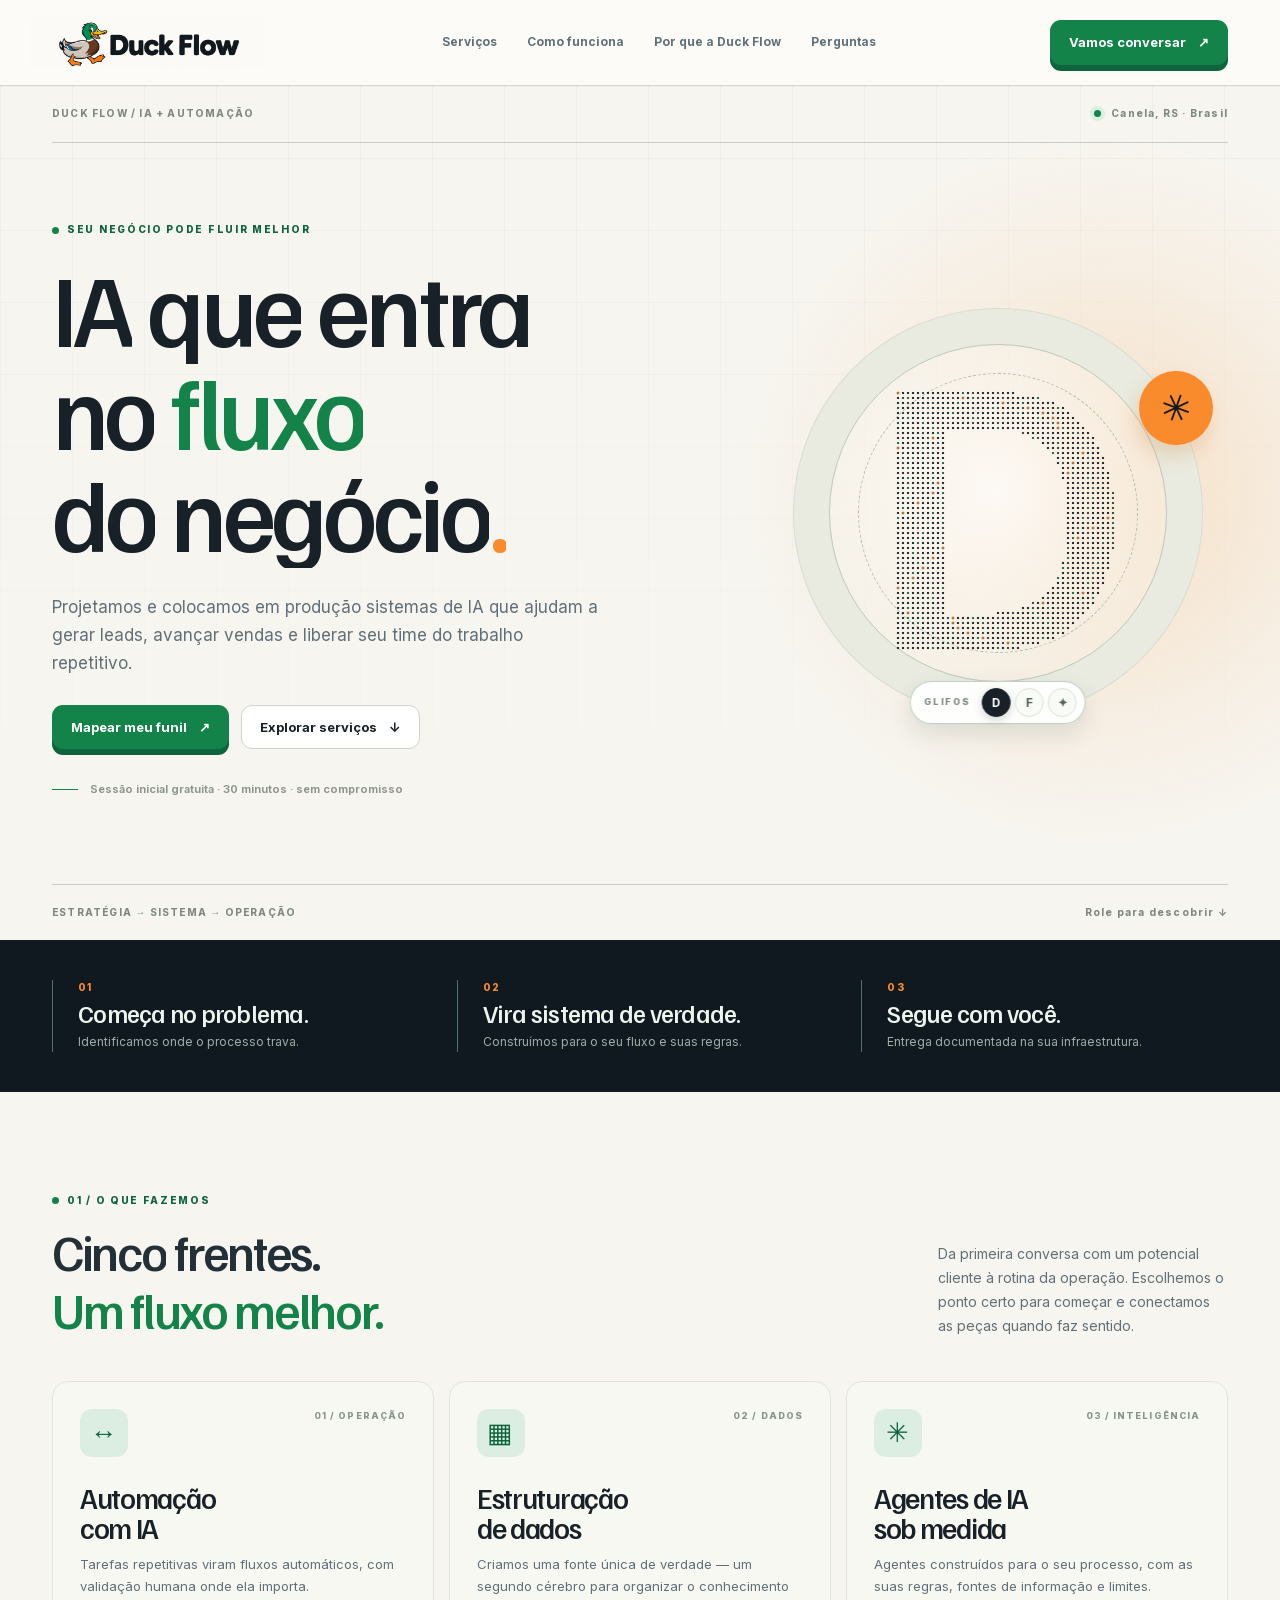
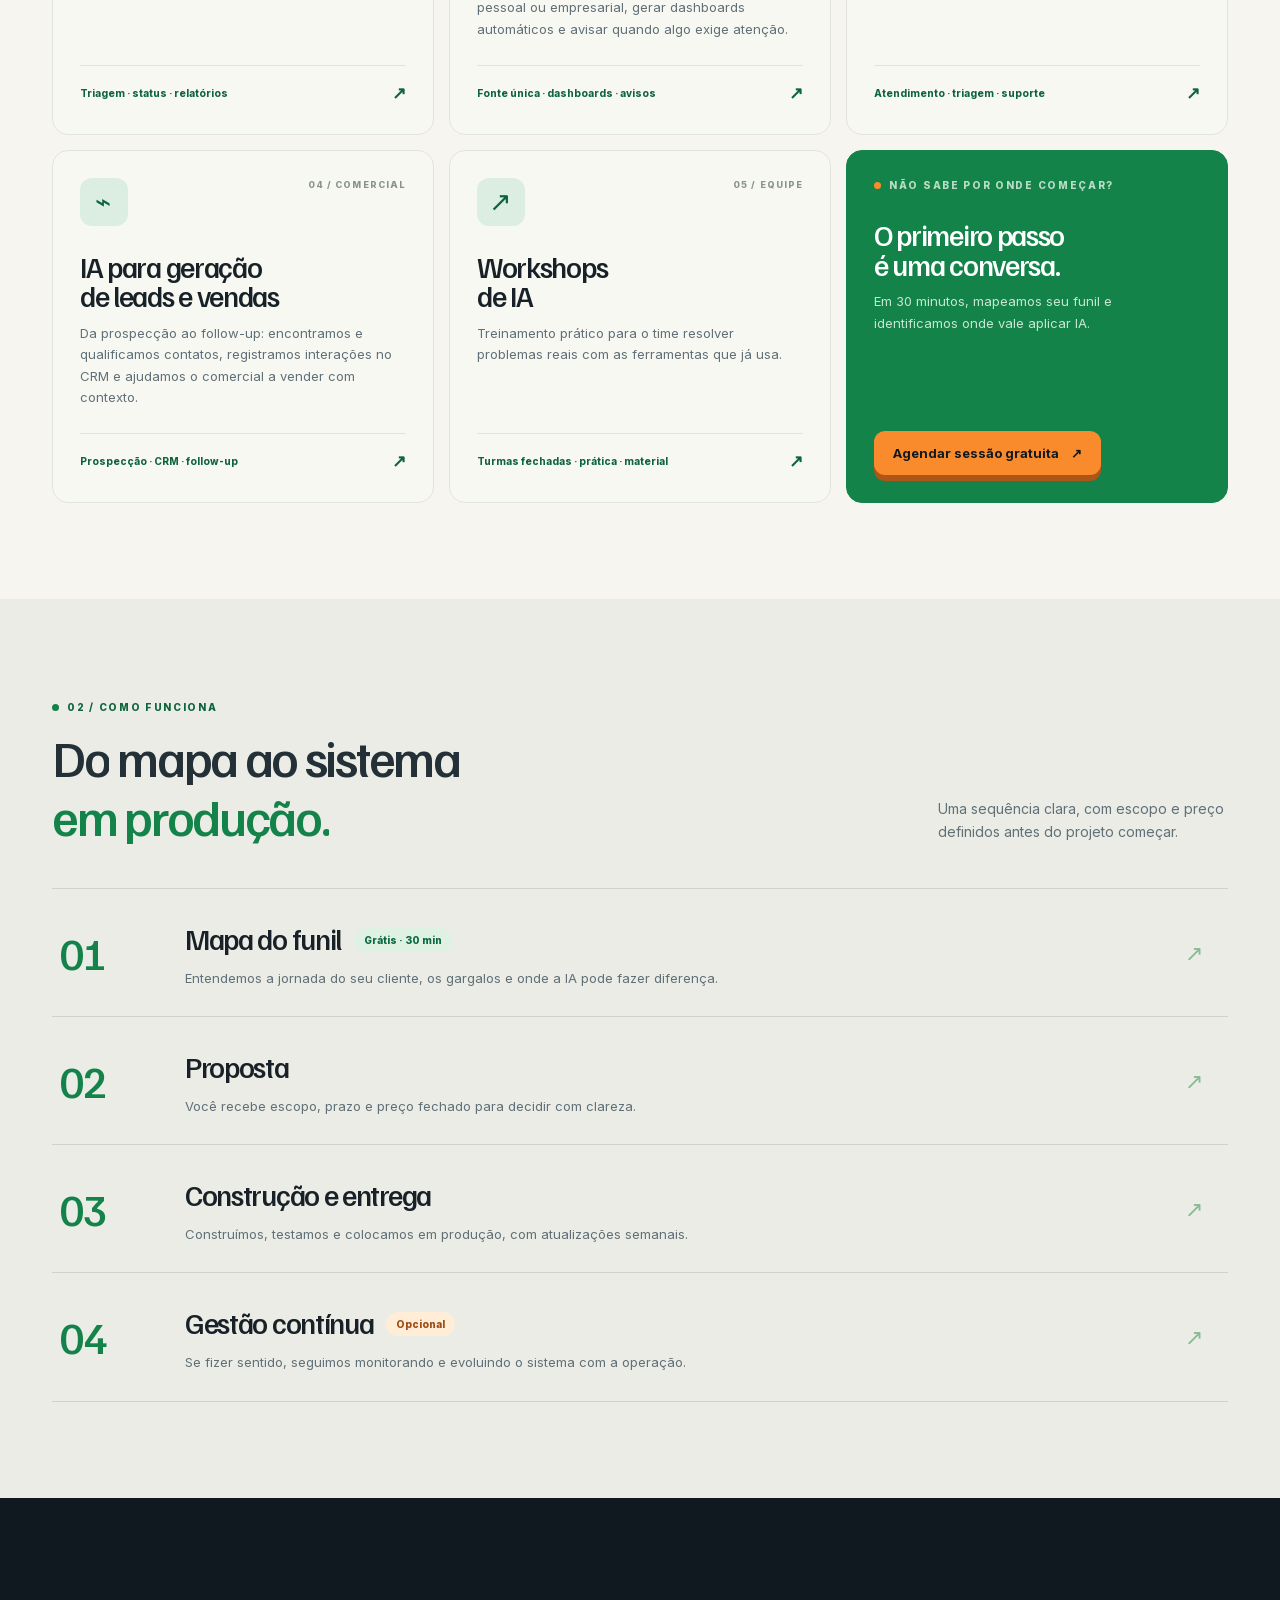
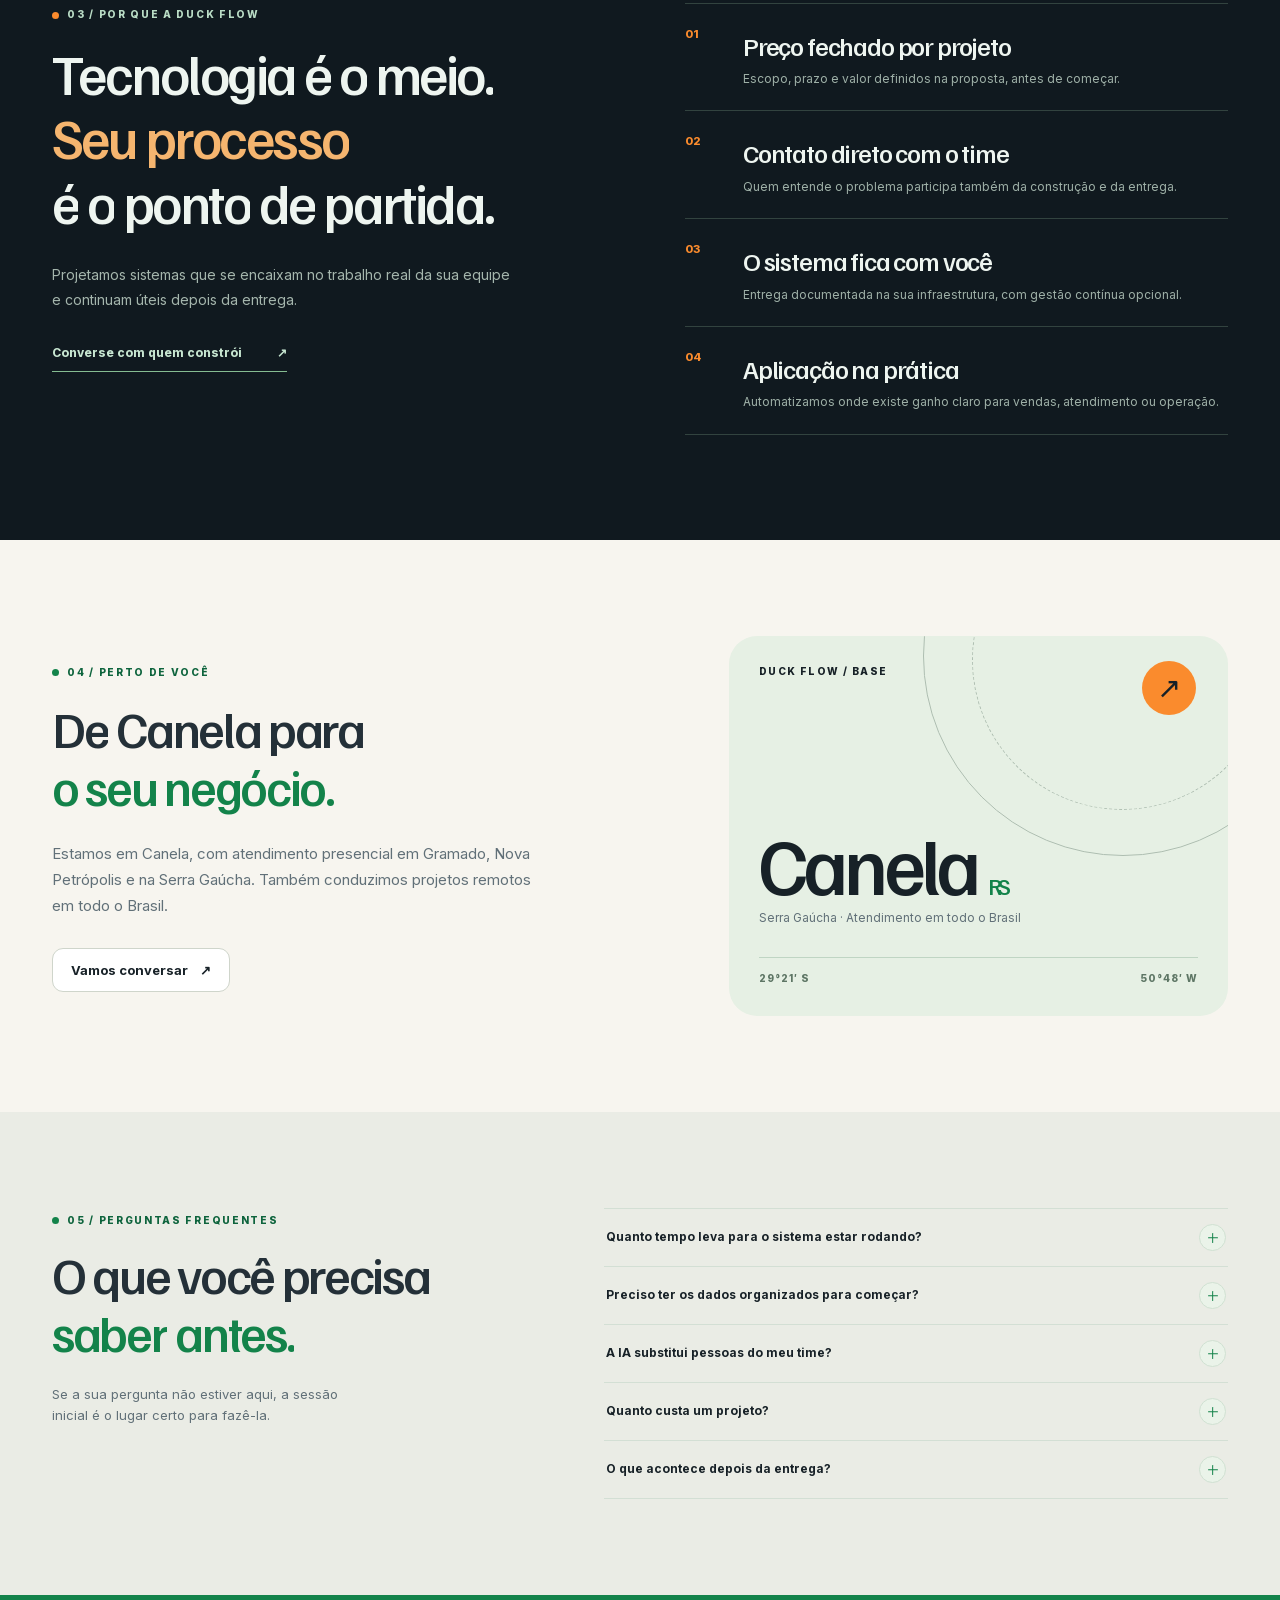
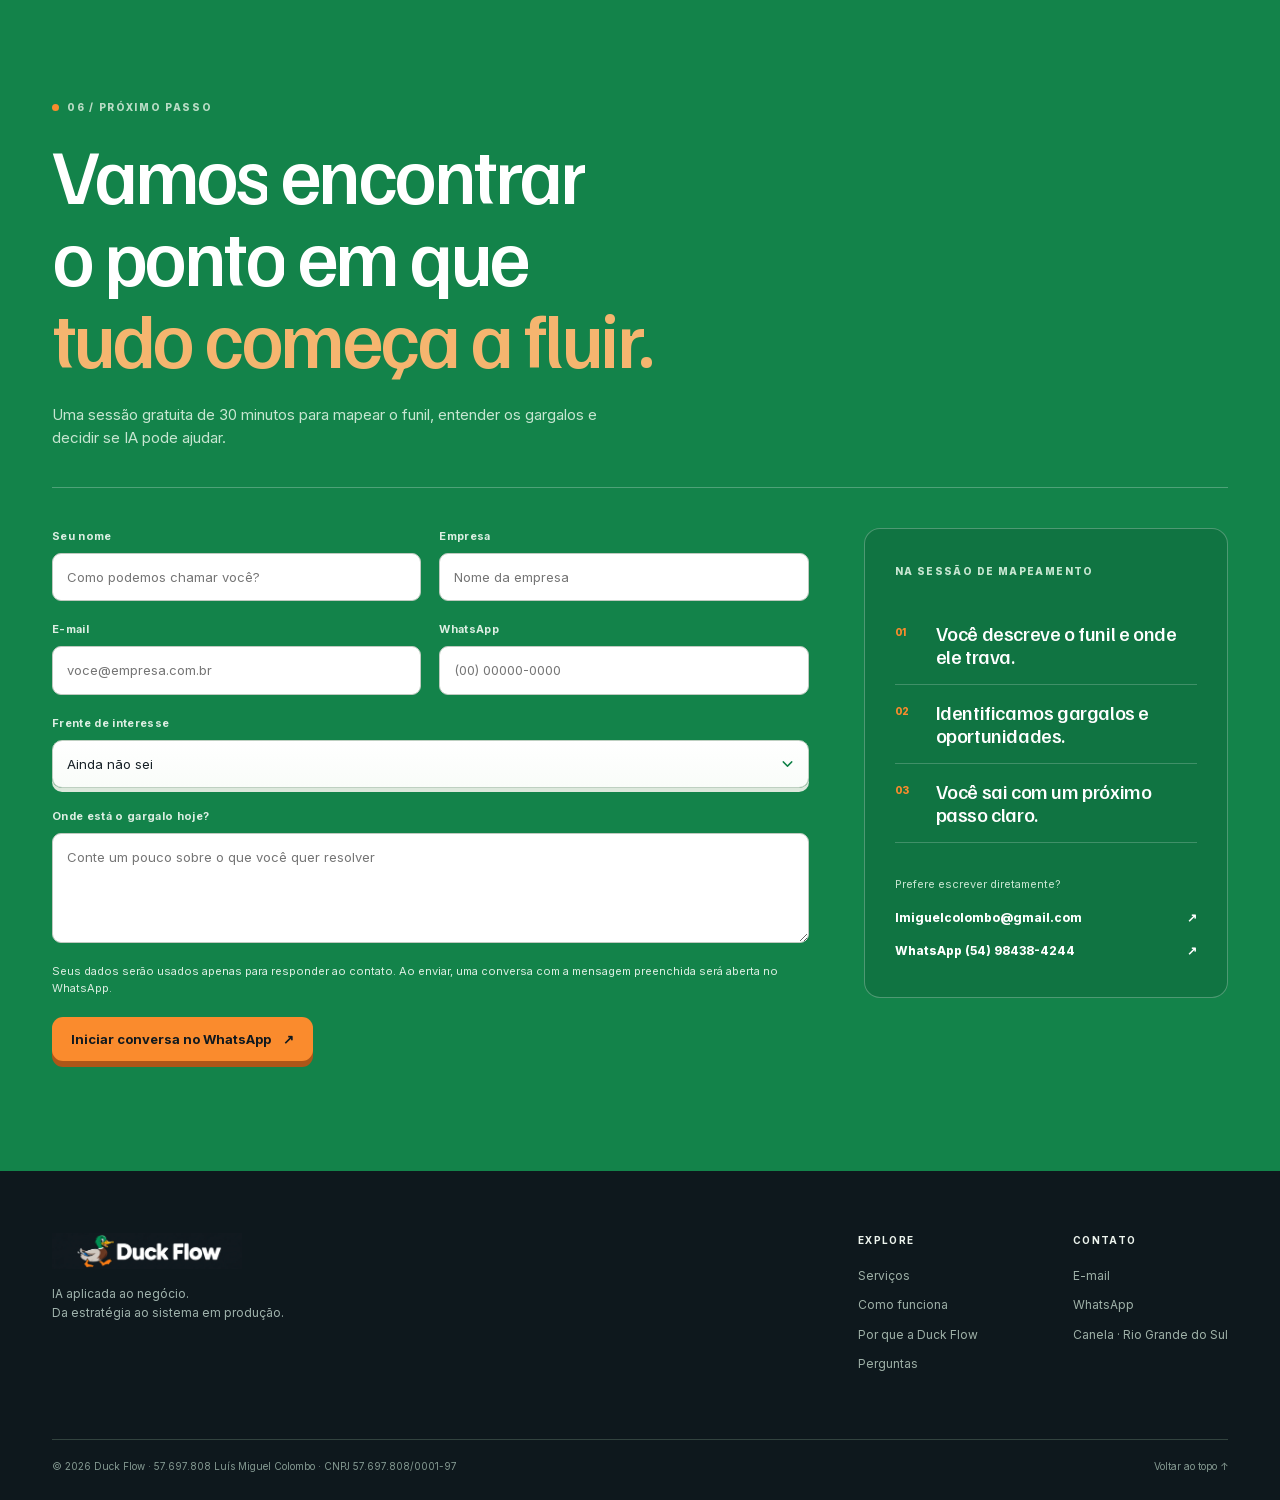
==== index.html @ cb3c49f2 "Publish Duck Flow v2 website" ====
<!doctype html>
<html lang="pt-BR">
<head>
<meta charset="utf-8">
<meta name="viewport" content="width=device-width, initial-scale=1">
<meta name="theme-color" content="#f7f5ef">
<title>Duck Flow — IA e automação para empresas | Canela e Gramado</title>
<meta name="description" content="Sistemas de IA e automação para gerar leads, apoiar vendas e liberar sua operação do trabalho repetitivo. Em Canela, Gramado e todo o Brasil. Sessão de mapeamento gratuita.">
<meta name="robots" content="index, follow, max-image-preview:large">
<meta name="geo.region" content="BR-RS"><meta name="geo.placename" content="Canela, Rio Grande do Sul">
<link rel="canonical" href="https://duckflow.com.br/">
<link rel="icon" type="image/webp" href="assets/brand/logo-reduzida-2.webp">
<link rel="preload" href="assets/brand/familjen-grotesk-latin.woff2" as="font" type="font/woff2" crossorigin>
<link rel="preload" href="assets/brand/inter-latin.woff2" as="font" type="font/woff2" crossorigin>
<meta property="og:type" content="website"><meta property="og:locale" content="pt_BR">
<meta property="og:url" content="https://duckflow.com.br/"><meta property="og:site_name" content="Duck Flow">
<meta property="og:title" content="Duck Flow — IA que entra no fluxo do negócio">
<meta property="og:description" content="Do mapa do funil ao sistema em produção, com escopo e preço fechados.">
<meta property="og:image" content="https://duckflow.com.br/assets/brand/logo-com-texto-dark.webp">
<meta name="twitter:card" content="summary_large_image">
<script>
if (!matchMedia('(prefers-reduced-motion: reduce)').matches && 'IntersectionObserver' in window) {
  document.documentElement.classList.add('motion-ready');
  addEventListener('load', () => {
    if (!document.documentElement.classList.contains('motion-initialized')) {
      document.documentElement.classList.remove('motion-ready');
    }
  }, {once: true});
}
</script><link rel="stylesheet" href="assets/css/site.css">
<script type="application/ld+json">
{"@context":"https://schema.org","@graph":[{"@type":"Organization","@id":"https://duckflow.com.br/#organization","name":"Duck Flow","legalName":"57.697.808 Luís Miguel Colombo","url":"https://duckflow.com.br/","email":"lmiguelcolombo@gmail.com","telephone":"+5554984384244","taxID":"57.697.808/0001-97","foundingDate":"2024-10-15","logo":"https://duckflow.com.br/assets/brand/logo-reduzida-2.webp","address":{"@type":"PostalAddress","streetAddress":"Avenida das Américas, 357 — Palace Hotel","addressLocality":"Canela","addressRegion":"RS","postalCode":"95680-534","addressCountry":"BR"},"areaServed":["Canela","Gramado","Nova Petrópolis","Serra Gaúcha","Brasil"]},{"@type":"ProfessionalService","@id":"https://duckflow.com.br/#service","name":"Duck Flow — IA e automação","url":"https://duckflow.com.br/","parentOrganization":{"@id":"https://duckflow.com.br/#organization"},"hasOfferCatalog":{"@type":"OfferCatalog","name":"Serviços de IA e automação","itemListElement":[{"@type":"Offer","itemOffered":{"@type":"Service","name":"Automação com IA"}},{"@type":"Offer","itemOffered":{"@type":"Service","name":"Estruturação de dados"}},{"@type":"Offer","itemOffered":{"@type":"Service","name":"Agentes de IA sob medida"}},{"@type":"Offer","itemOffered":{"@type":"Service","name":"IA para geração de leads e vendas"}},{"@type":"Offer","itemOffered":{"@type":"Service","name":"Workshops de IA"}}]}},{"@type":"WebSite","@id":"https://duckflow.com.br/#website","name":"Duck Flow","url":"https://duckflow.com.br/","inLanguage":"pt-BR","publisher":{"@id":"https://duckflow.com.br/#organization"}}]}
</script>
</head>
<body>
<a class="skip-link" href="#conteudo">Pular para o conteúdo</a>
<header class="site-header" id="topo"><div class="container header-inner">
<a class="brand" href="#topo" aria-label="Duck Flow, voltar ao início"><img src="assets/brand/logo-com-texto-white.webp" width="1600" height="332" alt="Duck Flow"></a>
<nav class="main-nav" id="main-nav" aria-label="Navegação principal"><a href="#servicos">Serviços</a><a href="#como-funciona">Como funciona</a><a href="#diferenciais">Por que a Duck Flow</a><a href="#perguntas">Perguntas</a></nav>
<a class="button button-primary header-cta" href="#contato">Vamos conversar <span aria-hidden="true">↗</span></a>
<button class="menu-toggle" type="button" aria-controls="main-nav" aria-expanded="false" aria-label="Abrir menu"><span></span><span></span></button>
</div></header>
<main id="conteudo">
<section class="hero" aria-labelledby="hero-title"><div class="container">
<div class="hero-topline"><span>DUCK FLOW / IA + AUTOMAÇÃO</span><span><i class="live-dot" aria-hidden="true"></i> Canela, RS · Brasil</span></div>
<div class="hero-grid"><div class="hero-content"><span class="eyebrow">Seu negócio pode fluir melhor</span><h1 id="hero-title" data-text-reveal>IA que entra<br>no <em>fluxo</em><br>do negócio<span class="hero-period">.</span></h1><p class="hero-lede" data-text-fade>Projetamos e colocamos em produção sistemas de IA que ajudam a gerar leads, avançar vendas e liberar seu time do trabalho repetitivo.</p><div class="hero-actions"><a class="button button-primary" href="#contato">Mapear meu funil <span aria-hidden="true">↗</span></a><a class="button button-outline" href="#servicos">Explorar serviços <span aria-hidden="true">↓</span></a></div><p class="hero-note"><span class="note-line"></span> Sessão inicial gratuita · 30 minutos · sem compromisso</p></div>
<div class="hero-art"><canvas class="glyph-canvas" id="glyphCanvas" width="660" height="660" role="img" aria-label="Letra D formada por partículas escuras"></canvas><div class="art-orbit" aria-hidden="true">✳</div><div class="hero-glyph-toolbar"><span>GLIFOS</span><div class="glyph-controls" role="group" aria-label="Escolher letra em destaque"><button type="button" data-glyph="D" aria-pressed="true" aria-label="Mostrar letra D">D</button><button type="button" data-glyph="F" aria-pressed="false" aria-label="Mostrar letra F">F</button><button type="button" data-glyph="✦" aria-pressed="false" aria-label="Mostrar estrela">✦</button></div></div></div></div>
<div class="hero-bottom"><span>ESTRATÉGIA → SISTEMA → OPERAÇÃO</span><a href="#visao">Role para descobrir <span aria-hidden="true">↓</span></a></div></div></section>
<section class="signal-strip" id="visao" aria-label="Nossa abordagem"><div class="container signal-grid"><div><span class="signal-number">01</span><strong>Começa no problema.</strong><p>Identificamos onde o processo trava.</p></div><div><span class="signal-number">02</span><strong>Vira sistema de verdade.</strong><p>Construímos para o seu fluxo e suas regras.</p></div><div><span class="signal-number">03</span><strong>Segue com você.</strong><p>Entrega documentada na sua infraestrutura.</p></div></div></section>
<section class="section services" id="servicos" aria-labelledby="servicos-title"><div class="container">
<div class="section-heading" data-text-fade-child><div><span class="eyebrow">01 / O que fazemos</span><h2 id="servicos-title" data-text-reveal>Cinco frentes.<br><em>Um fluxo melhor.</em></h2></div><p>Da primeira conversa com um potencial cliente à rotina da operação. Escolhemos o ponto certo para começar e conectamos as peças quando faz sentido.</p></div>
<div class="service-grid">
<article class="service-card"><div class="card-top"><span class="service-icon">↔</span><span>01 / OPERAÇÃO</span></div><h3>Automação<br>com IA</h3><p>Tarefas repetitivas viram fluxos automáticos, com validação humana onde ela importa.</p><div class="card-foot">Triagem · status · relatórios <span aria-hidden="true">↗</span></div></article>
<article class="service-card"><div class="card-top"><span class="service-icon">▦</span><span>02 / DADOS</span></div><h3>Estruturação<br>de dados</h3><p>Criamos uma fonte única de verdade — um segundo cérebro para organizar o conhecimento pessoal ou empresarial, gerar dashboards automáticos e avisar quando algo exige atenção.</p><div class="card-foot">Fonte única · dashboards · avisos <span aria-hidden="true">↗</span></div></article>
<article class="service-card"><div class="card-top"><span class="service-icon">✳</span><span>03 / INTELIGÊNCIA</span></div><h3>Agentes de IA<br>sob medida</h3><p>Agentes construídos para o seu processo, com as suas regras, fontes de informação e limites.</p><div class="card-foot">Atendimento · triagem · suporte <span aria-hidden="true">↗</span></div></article>
<article class="service-card"><div class="card-top"><span class="service-icon">⌁</span><span>04 / COMERCIAL</span></div><h3>IA para geração<br>de leads e vendas</h3><p>Da prospecção ao follow-up: encontramos e qualificamos contatos, registramos interações no CRM e ajudamos o comercial a vender com contexto.</p><div class="card-foot">Prospecção · CRM · follow-up <span aria-hidden="true">↗</span></div></article>
<article class="service-card"><div class="card-top"><span class="service-icon">↗</span><span>05 / EQUIPE</span></div><h3>Workshops<br>de IA</h3><p>Treinamento prático para o time resolver problemas reais com as ferramentas que já usa.</p><div class="card-foot">Turmas fechadas · prática · material <span aria-hidden="true">↗</span></div></article>
<article class="service-card service-card-cta"><span class="eyebrow light">Não sabe por onde começar?</span><h3>O primeiro passo<br>é uma conversa.</h3><p>Em 30 minutos, mapeamos seu funil e identificamos onde vale aplicar IA.</p><a class="button button-orange" href="#contato">Agendar sessão gratuita <span aria-hidden="true">↗</span></a></article>
</div></div></section>
<section class="section approach" id="como-funciona" aria-labelledby="processo-title"><div class="container"><div class="section-heading" data-text-fade-child><div><span class="eyebrow">02 / Como funciona</span><h2 id="processo-title" data-text-reveal>Do mapa ao sistema<br><em>em produção.</em></h2></div><p>Uma sequência clara, com escopo e preço definidos antes do projeto começar.</p></div>
<div class="process-list"><article><span class="process-num">01</span><div><h3>Mapa do funil <span class="pill">Grátis · 30 min</span></h3><p>Entendemos a jornada do seu cliente, os gargalos e onde a IA pode fazer diferença.</p></div><span class="process-arrow" aria-hidden="true">↗</span></article><article><span class="process-num">02</span><div><h3>Proposta</h3><p>Você recebe escopo, prazo e preço fechado para decidir com clareza.</p></div><span class="process-arrow" aria-hidden="true">↗</span></article><article><span class="process-num">03</span><div><h3>Construção e entrega</h3><p>Construímos, testamos e colocamos em produção, com atualizações semanais.</p></div><span class="process-arrow" aria-hidden="true">↗</span></article><article><span class="process-num">04</span><div><h3>Gestão contínua <span class="pill pill-muted">Opcional</span></h3><p>Se fizer sentido, seguimos monitorando e evoluindo o sistema com a operação.</p></div><span class="process-arrow" aria-hidden="true">↗</span></article></div></div></section>
<section class="dark-panel" id="diferenciais" aria-labelledby="diferenciais-title"><div class="container dark-grid"><div class="dark-intro" data-text-fade-child><span class="eyebrow light">03 / Por que a Duck Flow</span><h2 id="diferenciais-title" data-text-reveal>Tecnologia é o meio.<br><em>Seu processo</em><br>é o ponto de partida.</h2><p>Projetamos sistemas que se encaixam no trabalho real da sua equipe e continuam úteis depois da entrega.</p><a class="text-link" href="#contato">Converse com quem constrói <span aria-hidden="true">↗</span></a></div><div class="advantage-list"><article><span>01</span><div><h3>Preço fechado por projeto</h3><p>Escopo, prazo e valor definidos na proposta, antes de começar.</p></div></article><article><span>02</span><div><h3>Contato direto com o time</h3><p>Quem entende o problema participa também da construção e da entrega.</p></div></article><article><span>03</span><div><h3>O sistema fica com você</h3><p>Entrega documentada na sua infraestrutura, com gestão contínua opcional.</p></div></article><article><span>04</span><div><h3>Aplicação na prática</h3><p>Automatizamos onde existe ganho claro para vendas, atendimento ou operação.</p></div></article></div></div></section>
<section class="section region" aria-labelledby="regiao-title"><div class="container region-grid"><div><span class="eyebrow">04 / Perto de você</span><h2 id="regiao-title" data-text-reveal>De Canela para<br><em>o seu negócio.</em></h2><p>Estamos em Canela, com atendimento presencial em Gramado, Nova Petrópolis e na Serra Gaúcha. Também conduzimos projetos remotos em todo o Brasil.</p><a class="button button-outline" href="#contato">Vamos conversar <span aria-hidden="true">↗</span></a></div><div class="region-card"><span class="region-card-top">DUCK FLOW / BASE</span><div class="region-symbol">↗</div><strong>Canela <span>RS</span></strong><p>Serra Gaúcha · Atendimento em todo o Brasil</p><div class="region-card-bottom"><span>29°21′ S</span><span>50°48′ W</span></div></div></div></section>
<section class="section faq-section" id="perguntas" aria-labelledby="faq-title"><div class="container faq-grid"><div><span class="eyebrow">05 / Perguntas frequentes</span><h2 id="faq-title" data-text-reveal>O que você precisa<br><em>saber antes.</em></h2><p>Se a sua pergunta não estiver aqui, a sessão inicial é o lugar certo para fazê-la.</p></div><div class="faq-list">
<div class="faq-row"><button class="faq-q" type="button" id="faq-q-1" aria-expanded="false" aria-controls="faq-a-1"><span>Quanto tempo leva para o sistema estar rodando?</span><span class="faq-icon" aria-hidden="true"></span></button><div class="faq-answer" id="faq-a-1" role="region" aria-labelledby="faq-q-1" aria-hidden="true"><div class="faq-answer-inner"><p>Depende do escopo. O prazo entra na proposta antes de você assinar. O acesso aos dados e às ferramentas da operação também influencia o cronograma, por isso alinhamos isso logo no início.</p></div></div></div>
<div class="faq-row"><button class="faq-q" type="button" id="faq-q-2" aria-expanded="false" aria-controls="faq-a-2"><span>Preciso ter os dados organizados para começar?</span><span class="faq-icon" aria-hidden="true"></span></button><div class="faq-answer" id="faq-a-2" role="region" aria-labelledby="faq-q-2" aria-hidden="true"><div class="faq-answer-inner"><p>Não. Entender e organizar os dados necessários pode fazer parte do projeto. A sessão inicial ajuda a identificar o que já existe e o que falta.</p></div></div></div>
<div class="faq-row"><button class="faq-q" type="button" id="faq-q-3" aria-expanded="false" aria-controls="faq-a-3"><span>A IA substitui pessoas do meu time?</span><span class="faq-icon" aria-hidden="true"></span></button><div class="faq-answer" id="faq-a-3" role="region" aria-labelledby="faq-q-3" aria-hidden="true"><div class="faq-answer-inner"><p>O objetivo é tirar da equipe tarefas mecânicas e dar mais tempo para o trabalho que exige julgamento, relacionamento e decisão.</p></div></div></div>
<div class="faq-row"><button class="faq-q" type="button" id="faq-q-4" aria-expanded="false" aria-controls="faq-a-4"><span>Quanto custa um projeto?</span><span class="faq-icon" aria-hidden="true"></span></button><div class="faq-answer" id="faq-a-4" role="region" aria-labelledby="faq-q-4" aria-hidden="true"><div class="faq-answer-inner"><p>Trabalhamos com preço fechado por projeto. O valor depende do escopo e é apresentado na proposta. A primeira sessão de mapeamento, de 30 minutos, é gratuita.</p></div></div></div>
<div class="faq-row"><button class="faq-q" type="button" id="faq-q-5" aria-expanded="false" aria-controls="faq-a-5"><span>O que acontece depois da entrega?</span><span class="faq-icon" aria-hidden="true"></span></button><div class="faq-answer" id="faq-a-5" role="region" aria-labelledby="faq-q-5" aria-hidden="true"><div class="faq-answer-inner"><p>O sistema é entregue na sua infraestrutura, com documentação. Podemos continuar monitorando e evoluindo a solução em uma gestão contínua opcional.</p></div></div></div>
</div></div></section>
<section class="contact-section" id="contato" aria-labelledby="contato-title"><div class="container"><div class="contact-heading" data-text-fade-child><span class="eyebrow light">06 / Próximo passo</span><h2 id="contato-title" data-text-reveal>Vamos encontrar<br>o ponto em que<br><em>tudo começa a fluir.</em></h2><p>Uma sessão gratuita de 30 minutos para mapear o funil, entender os gargalos e decidir se IA pode ajudar.</p></div><div class="contact-grid"><form id="contact-form" class="contact-form" novalidate><div class="form-row"><label>Seu nome <input name="nome" type="text" autocomplete="name" placeholder="Como podemos chamar você?" required></label><label>Empresa <input name="empresa" type="text" autocomplete="organization" placeholder="Nome da empresa" required></label></div><div class="form-row"><label>E-mail <input name="email" type="email" autocomplete="email" placeholder="voce@empresa.com.br" required></label><label>WhatsApp <input name="whatsapp" type="tel" autocomplete="tel" inputmode="tel" placeholder="(00) 00000-0000" required></label></div><label>Frente de interesse <span class="select-field"><select name="frente"><option value="Ainda não sei">Ainda não sei</option><option>Automação com IA</option><option>Estruturação de dados</option><option>Agentes de IA sob medida</option><option>IA para geração de leads e vendas</option><option>Workshops de IA</option></select><svg class="select-chevron" viewBox="0 0 24 24" aria-hidden="true"><path d="m6 9 6 6 6-6"/></svg></span></label><label>Onde está o gargalo hoje? <textarea name="mensagem" rows="4" placeholder="Conte um pouco sobre o que você quer resolver"></textarea></label><p class="privacy-note">Seus dados serão usados apenas para responder ao contato. Ao enviar, uma conversa com a mensagem preenchida será aberta no WhatsApp.</p><div class="form-actions"><button class="button button-orange" type="submit">Iniciar conversa no WhatsApp <span aria-hidden="true">↗</span></button><p id="form-status" role="status" aria-live="polite"></p></div></form><aside class="contact-aside"><span class="aside-label">NA SESSÃO DE MAPEAMENTO</span><ol><li><span>01</span> Você descreve o funil e onde ele trava.</li><li><span>02</span> Identificamos gargalos e oportunidades.</li><li><span>03</span> Você sai com um próximo passo claro.</li></ol><div class="aside-bottom"><p>Prefere escrever diretamente?</p><a href="mailto:lmiguelcolombo@gmail.com">lmiguelcolombo@gmail.com <span aria-hidden="true">↗</span></a><a href="https://wa.me/5554984384244" target="_blank" rel="noopener noreferrer">WhatsApp (54) 98438-4244 <span aria-hidden="true">↗</span></a></div></aside></div></div></section>
</main>
<footer class="site-footer"><div class="container"><div class="footer-main"><div><a href="#topo" class="footer-brand" aria-label="Duck Flow, voltar ao início"><img src="assets/brand/logo-com-texto-dark.webp" alt="Duck Flow" width="220" height="90"></a><p>IA aplicada ao negócio.<br>Da estratégia ao sistema em produção.</p></div><div class="footer-links"><div><strong>Explore</strong><a href="#servicos">Serviços</a><a href="#como-funciona">Como funciona</a><a href="#diferenciais">Por que a Duck Flow</a><a href="#perguntas">Perguntas</a></div><div><strong>Contato</strong><a href="mailto:lmiguelcolombo@gmail.com">E-mail</a><a href="https://wa.me/5554984384244" target="_blank" rel="noopener noreferrer">WhatsApp</a><span>Canela · Rio Grande do Sul</span></div></div></div><div class="footer-bottom"><span>© 2026 Duck Flow · 57.697.808 Luís Miguel Colombo · CNPJ 57.697.808/0001-97</span><a href="#topo">Voltar ao topo ↑</a></div></div></footer>
<script src="assets/js/site.js" defer></script>
<script src="assets/js/text-motion.js" defer></script>
</body>
</html>
---- assets/css/site.css ----
@font-face{font-family:Familjen;src:url('../brand/familjen-grotesk-latin.woff2') format('woff2');font-style:normal;font-weight:400 700;font-display:swap}
@font-face{font-family:Inter;src:url('../brand/inter-latin.woff2') format('woff2');font-style:normal;font-weight:100 900;font-display:swap}
:root{
      --ink:#172127;--ink-2:#25333a;--night:#10191f;--night-2:#1c292e;
      --paper:#f7f5ef;--cream:#eae6db;--white:#fff;--line:#d9d7cf;
      --green:#13834a;--green-deep:#0e643d;--green-soft:#dceee2;
      --orange:#fa8b2d;--orange-deep:#d66e1c;--orange-soft:#fff0df;
      --brown:#744633;--blue:#4c7ef3;--burgundy:#a63348;
      --text:#243038;--muted:#617078;--focus:#0c8149;
      --font-display:Familjen,'Arial Narrow',Arial,sans-serif;--font-body:Inter,Arial,sans-serif;
      --ease:cubic-bezier(.16,1,.3,1);--shadow:0 20px 70px rgba(14,31,29,.09);
      --radius-sm:8px;--radius-md:16px;--radius-lg:28px;
    }
*,*::before,*::after{box-sizing:border-box}html{scroll-behavior:smooth;scroll-padding-top:90px}body{margin:0;background:var(--paper);color:var(--text);font:400 14px/1.55 var(--font-body);-webkit-font-smoothing:antialiased}img{display:block;max-width:100%;height:auto}button,input,select,textarea{font:inherit}button{cursor:pointer}a{color:inherit;text-decoration:none}::selection{background:#bde8c7;color:var(--ink)}:focus-visible{outline:3px solid var(--focus);outline-offset:3px}.container{width:min(1200px,calc(100% - 104px));margin-inline:auto}.skip-link{position:absolute;top:-100px;left:15px;z-index:100;background:var(--night);color:white;padding:12px 20px}.skip-link:focus{top:12px}.eyebrow{display:inline-flex;align-items:center;gap:8px;color:var(--green-deep);font-size:10px;font-weight:800;letter-spacing:.17em;text-transform:uppercase}.eyebrow::before{content:'';width:7px;height:7px;border-radius:50%;background:var(--green)}.eyebrow.light{color:#b9dcc5}.eyebrow.light::before{background:var(--orange)}h1,h2,h3,p{margin-top:0}h1,h2,h3{font-family:var(--font-display);font-weight:500;letter-spacing:-.045em}h2{font-size:clamp(38px,4vw,56px);line-height:1.02}h2 em,h1 em{font-style:normal;color:var(--green)}
.site-header{position:relative;z-index:20;background:#fcfbf8;border-bottom:1px solid var(--line)}.header-inner{min-height:85px;display:flex;align-items:center;gap:38px}.main-nav{display:flex;align-items:center;justify-content:center;gap:30px;flex:1}.main-nav a{font-size:12px;font-weight:700;color:var(--muted);transition:color .2s}.main-nav a:hover{color:var(--green)}.menu-toggle{display:none;background:transparent;border:0;padding:10px}.menu-toggle span{display:block;width:24px;height:2px;background:var(--ink);margin:5px}
.hero{position:relative;overflow:hidden;background:var(--paper)}.hero::before{content:'';position:absolute;inset:0;background-image:linear-gradient(rgba(23,33,39,.035) 1px,transparent 1px),linear-gradient(90deg,rgba(23,33,39,.035) 1px,transparent 1px);background-size:72px 72px;mask-image:linear-gradient(to bottom,#000,transparent 90%)}.hero::after{content:'';position:absolute;width:700px;height:700px;right:-170px;top:55px;border-radius:50%;background:radial-gradient(circle,#f6dec4 0%,rgba(246,222,196,.24) 48%,transparent 69%);filter:blur(16px);pointer-events:none}.hero .container{position:relative;z-index:1}.hero-topline,.hero-bottom{display:flex;justify-content:space-between;gap:20px;align-items:center;font-size:10px;font-weight:750;letter-spacing:.12em;color:#7c8981}.hero-topline{padding:20px 0;border-bottom:1px solid #c6cec4}.hero-topline span:last-child{display:flex;align-items:center;gap:10px}.live-dot{display:inline-block;width:7px;height:7px;border-radius:50%;background:var(--green);box-shadow:0 0 0 4px var(--green-soft)}.hero-grid{display:grid;grid-template-columns:minmax(0,1.2fr) minmax(320px,.8fr);gap:25px;align-items:center;min-height:640px}.hero-content{padding:75px 0 86px}.hero h1{max-width:800px;margin:22px 0 25px;color:var(--ink);font-size:clamp(58px,8vw,116px);line-height:.88}.hero h1 em{color:var(--green)}.hero-period{color:var(--orange)}.hero-lede{max-width:555px;margin-bottom:27px;color:var(--muted);font-size:17px;line-height:1.65}.hero-actions{display:flex;flex-wrap:wrap;gap:12px}.hero-note{display:flex;align-items:center;gap:12px;margin:32px 0 0;color:#89948d;font-size:11px;font-weight:650}.note-line{width:26px;height:1px;background:var(--green)}.hero-bottom{padding:20px 0;border-top:1px solid #c6cec4}.hero-bottom a:hover{color:var(--green)}
.signal-strip{background:var(--night);color:#edf4ee}.signal-grid{display:grid;grid-template-columns:repeat(3,1fr);gap:38px;padding-block:40px}.signal-grid>div{position:relative;padding-left:25px;border-left:1px solid #527063}.signal-number{display:block;color:var(--orange);font-size:10px;font-weight:800;letter-spacing:.14em}.signal-grid strong{display:block;margin-top:4px;font:500 25px/1.1 var(--font-display);letter-spacing:-.03em}.signal-grid p{margin:6px 0 0;color:#9eafa7;font-size:12px}
.section{padding:96px 0}.section-heading{display:flex;align-items:end;justify-content:space-between;gap:32px;margin-bottom:40px}.section-heading h2{margin:15px 0 0}.section-heading>p{max-width:290px;margin:0 0 4px;color:var(--muted);font-size:14px;line-height:1.7}.services{background:var(--paper)}.service-grid{display:grid;grid-template-columns:repeat(3,1fr);gap:15px}.service-card{display:flex;flex-direction:column;min-height:325px;padding:27px;border:1px solid #e2e5dd;border-radius:var(--radius-md);background:#f7f8f2;transition:transform .25s var(--ease),box-shadow .25s}.service-card:hover{transform:translateY(-6px);box-shadow:var(--shadow)}.card-top{display:flex;align-items:start;justify-content:space-between;color:#89948f;font-size:9px;font-weight:800;letter-spacing:.12em}.service-icon{display:grid;place-items:center;width:48px;height:48px;border-radius:12px;background:var(--green-soft);color:var(--green-deep);font-size:27px;font-weight:400}.service-card h3{margin:26px 0 12px;color:var(--ink);font-size:29px;line-height:1.02}.service-card p{max-width:320px;margin-bottom:25px;color:var(--muted);font-size:13px;line-height:1.65}.card-foot{display:flex;justify-content:space-between;align-items:center;gap:12px;margin-top:auto;padding-top:14px;border-top:1px solid #e2e5dd;color:var(--green-deep);font-size:10px;font-weight:750}.card-foot span{font-size:17px}.service-card-cta{background:var(--green);border-color:var(--green);color:#fff}.service-card-cta h3{color:white;margin-top:27px}.service-card-cta p{color:#c7e6d1}.service-card-cta .button{align-self:flex-start;margin-top:auto}
.approach{background:#eaece5}.process-list{border-top:1px solid #cdd4c9}.process-list article{display:grid;grid-template-columns:95px 1fr 35px;gap:30px;align-items:center;padding:28px 8px;border-bottom:1px solid #cdd4c9}.process-num{color:var(--green);font:500 44px/1 var(--font-display);letter-spacing:-.05em}.process-list h3{display:flex;align-items:center;gap:13px;flex-wrap:wrap;margin:0 0 6px;color:var(--ink);font-size:29px}.process-list p{margin:0;color:var(--muted);font-size:13px}.pill{display:inline-flex;align-items:center;gap:7px;padding:7px 10px;border-radius:100px;background:#dff1e3;color:#0c6940;font:800 10px/1 var(--font-body);letter-spacing:0}.pill-muted{background:#ffedd8;color:#9d4c16}.process-arrow{font-size:22px;color:#85bc91}
.dark-panel{padding:105px 0;background:var(--night);color:#eef5f0}.dark-grid{display:grid;grid-template-columns:1fr 1fr;gap:90px}.dark-intro h2{margin:20px 0 25px;color:#eef5f0;font-size:clamp(42px,4.4vw,64px)}.dark-intro h2 em{color:#f5b56f}.dark-intro>p{max-width:470px;color:#a5b6ad;font-size:14px;line-height:1.8}.text-link{display:inline-flex;gap:35px;margin-top:18px;padding-bottom:8px;border-bottom:1px solid #85bc91;color:#c7e6d1;font-size:12px;font-weight:750}.text-link:hover{color:white}.advantage-list article{display:grid;grid-template-columns:40px 1fr;gap:18px;padding:22px 0;border-bottom:1px solid #32433f}.advantage-list article:first-child{border-top:1px solid #32433f}.advantage-list article>span{color:var(--orange);font-size:11px;font-weight:800}.advantage-list h3{margin:0 0 4px;color:#eef5f0;font-size:26px}.advantage-list p{margin:0;color:#9eb0a7;font-size:12px}
.region{background:#f7f5ef}.region-grid{display:grid;grid-template-columns:1fr .85fr;gap:90px;align-items:center}.region h2{margin:20px 0 22px}.region p{max-width:500px;margin-bottom:28px;color:var(--muted);font-size:15px;line-height:1.75}.region-card{position:relative;min-height:380px;overflow:hidden;display:flex;flex-direction:column;justify-content:flex-end;padding:30px;border-radius:var(--radius-lg);background:#e6f0e4;color:var(--ink)}.region-card::before,.region-card::after{content:'';position:absolute;border:1px solid #aebeb1;border-radius:50%;width:400px;height:400px;right:-95px;top:-180px}.region-card::after{width:300px;height:300px;right:-44px;top:-126px;border-style:dashed}.region-card-top{position:absolute;top:28px;left:30px;font-size:10px;font-weight:800;letter-spacing:.14em}.region-symbol{position:absolute;right:32px;top:25px;display:grid;place-items:center;width:54px;height:54px;border-radius:50%;background:var(--orange);font-size:29px}.region-card strong{position:relative;font:500 80px/1 var(--font-display);letter-spacing:-.06em}.region-card strong span{font-size:23px;color:var(--green)}.region-card p{position:relative;margin:4px 0 29px;font-size:12px}.region-card-bottom{position:relative;display:flex;justify-content:space-between;padding-top:13px;border-top:1px solid #bfd5c3;color:#5e7665;font-size:10px;font-weight:800;letter-spacing:.1em}
.faq-section{background:#eaece5}
.faq-grid{display:grid;grid-template-columns:.85fr 1.15fr;gap:90px}
.faq-grid h2{margin:18px 0 20px}
.faq-grid>div:first-child>p{max-width:300px;color:var(--muted);font-size:13px}
.faq-list{border-top:1px solid #d3dfd4}
.faq-row{border-bottom:1px solid #d3dfd4;transition:border-color .25s}
.faq-row.open{border-color:#95c5a0}
.faq-q{width:100%;display:flex;align-items:center;justify-content:space-between;gap:18px;padding:15px 2px;border:0;background:transparent;text-align:left;color:var(--ink);font-size:12px;font-weight:700;line-height:1.35;cursor:pointer;transition:color .28s ease,padding-left .38s var(--ease)}
.faq-q:hover,.faq-row.open .faq-q{color:var(--green-deep);padding-left:7px}
.faq-icon{position:relative;display:block;flex:0 0 27px;width:27px;height:27px;border:1px solid #d0e1d2;border-radius:50%;background:#eaf3e9;color:var(--green);transition:background .3s,border-color .3s,color .3s,box-shadow .3s,transform .42s var(--ease)}
.faq-icon::before,.faq-icon::after{content:'';position:absolute;top:50%;left:50%;background:currentColor;border-radius:2px;transform:translate(-50%,-50%);transition:transform .38s var(--ease),opacity .28s}
.faq-icon::before{width:10px;height:1.7px}.faq-icon::after{width:1.7px;height:10px}
.faq-q:hover .faq-icon{border-color:#91c69e;box-shadow:0 0 0 4px rgba(19,131,74,.08)}
.faq-row.open .faq-icon{background:var(--green);border-color:var(--green);color:#fff;box-shadow:0 5px 12px rgba(19,131,74,.19);transform:scale(1.04)}
.faq-row.open .faq-icon::after{opacity:0;transform:translate(-50%,-50%) rotate(90deg)}
.faq-answer{height:0;overflow:hidden;transition:height .48s var(--ease)}
.faq-answer-inner{padding:0 40px 17px 7px;color:#63746b;font-size:11px;line-height:1.65;opacity:0;transform:translateY(-8px);transition:opacity .33s ease,transform .43s var(--ease)}
.faq-row.open .faq-answer-inner{opacity:1;transform:none}
.faq-answer-inner p{margin:0}
.contact-section{padding:100px 0 110px;background:var(--green);color:white}.contact-heading{position:relative;padding-bottom:38px;border-bottom:1px solid rgba(255,255,255,.25)}.contact-heading h2{margin:20px 0 20px;max-width:900px;color:#fff;font-size:clamp(49px,6.1vw,86px);line-height:.93}.contact-heading h2 em{color:#f5b56f}.contact-heading p{max-width:560px;margin:0;color:#c7e6d1;font-size:15px}.contact-grid{display:grid;grid-template-columns:1.35fr .65fr;gap:55px;padding-top:40px}.contact-form{display:grid;gap:20px}.form-row{display:grid;grid-template-columns:1fr 1fr;gap:18px}.contact-form label{display:grid;gap:8px;color:var(--green-soft);font-size:11px;font-weight:700;letter-spacing:.03em}.contact-form input,.contact-form select,.contact-form textarea{width:100%;border:1px solid #bfcac0;border-radius:9px;background:white;color:var(--ink);padding:13px 14px;font-size:13px;font-weight:400;letter-spacing:normal}.contact-form input,.contact-form select{min-height:45px}.contact-form textarea{resize:vertical;min-height:110px}.contact-form input:focus,.contact-form select:focus,.contact-form textarea:focus{outline:3px solid #bcdec5;outline-offset:0;border-color:var(--green);box-shadow:none}.contact-form [aria-invalid=true]{border-color:#cf634e;background:#fff8f4;box-shadow:none}.privacy-note{margin:0;color:var(--green-soft);font-size:11px}.form-actions{display:flex;align-items:center;flex-wrap:wrap;gap:18px}.form-actions p{margin:0;color:white;font-size:11px}.contact-aside{align-self:start;padding:30px;border:1px solid rgba(255,255,255,.26);border-radius:16px;background:rgba(11,79,44,.27)}.aside-label{color:#c7e6d1;font-size:10px;font-weight:800;letter-spacing:.14em}.contact-aside ol{list-style:none;margin:25px 0 0;padding:0}.contact-aside li{display:grid;grid-template-columns:26px 1fr;gap:15px;padding:16px 0;border-bottom:1px solid rgba(255,255,255,.2);font:500 20px/1.15 var(--font-display);letter-spacing:-.02em}.contact-aside li span{color:var(--orange);font:800 10px/2 var(--font-body)}.aside-bottom{margin-top:33px}.aside-bottom p{margin-bottom:9px;color:#c7e6d1;font-size:11px}.aside-bottom a{display:flex;justify-content:space-between;gap:10px;padding:7px 0;font-size:12px;font-weight:750;overflow-wrap:anywhere}.aside-bottom a:hover{text-decoration:underline}
.site-footer{background:#0e181d;color:#9fb2ac;padding:62px 0 25px}.footer-main{display:flex;justify-content:space-between;gap:80px;padding-bottom:65px}.footer-brand img{width:190px;height:auto;max-height:80px;object-fit:contain;object-position:left center}.footer-main p{margin:16px 0 0;color:#9fb2ac;font-size:12px}.footer-links{display:flex;gap:95px}.footer-links>div{display:grid;align-content:start;gap:11px}.footer-links strong{margin-bottom:7px;color:#edf4ee;font-size:10px;letter-spacing:.13em;text-transform:uppercase}.footer-links a,.footer-links span{color:#9eb0a7;font-size:12px}.footer-links a:hover{color:#fff}.footer-bottom{display:flex;justify-content:space-between;gap:20px;padding-top:19px;border-top:1px solid #32433f;color:#849991;font-size:10px}.footer-bottom a:hover{color:#fff}
@media(prefers-reduced-motion:reduce){html{scroll-behavior:auto}*,*::before,*::after{animation-duration:.01ms!important;transition-duration:.01ms!important}}
@media(max-width:1100px){.container{width:min(1200px,calc(100% - 60px))}.main-nav{gap:16px}.header-inner{gap:20px}.hero-grid{grid-template-columns:1.2fr .8fr}.service-grid{grid-template-columns:repeat(2,1fr)}.dark-grid,.faq-grid{gap:55px}}
@media(max-width:800px){.container{width:calc(100% - 60px)}.header-inner{min-height:70px}.brand{min-width:0;margin-right:auto}.header-cta{display:none}.menu-toggle{display:block}.main-nav{display:none;position:absolute;top:70px;left:0;right:0;padding:15px 20px 24px;background:#fcfbf8;border-bottom:1px solid var(--line);box-shadow:var(--shadow)}.main-nav.open{display:grid;gap:0}.main-nav a{padding:13px 0;border-bottom:1px solid var(--line);font-size:14px}.hero-topline{font-size:9px}.hero-grid{display:flex;flex-direction:column;align-items:stretch;gap:0}.hero-content{padding:62px 0 5px}.hero h1{font-size:clamp(62px,13vw,88px)}.hero-lede{font-size:15px}.hero-bottom{font-size:9px}.signal-grid{grid-template-columns:1fr;gap:20px}.signal-grid>div{padding-left:15px}.section{padding:70px 0}.section-heading{display:block;margin-bottom:30px}.section-heading>p{margin-top:20px}.dark-panel{padding:75px 0}.dark-grid,.region-grid,.faq-grid,.contact-grid{grid-template-columns:1fr;gap:35px}.region-card{min-height:330px}.contact-section{padding:75px 0}.footer-main{gap:40px}}
@media(max-width:600px){.container{width:calc(100% - 36px)}.hero-topline span:first-child{display:none}.hero-topline{justify-content:flex-end}.hero-content{padding-top:52px}.hero h1{font-size:clamp(42px,10vw,58px)}.hero-lede{font-size:14px}.hero-actions{align-items:stretch}.hero-actions .button{flex:1}.hero-note{font-size:10px}.hero-bottom span:first-child{display:none}.hero-bottom{justify-content:flex-end}.section h2,.faq-grid h2{font-size:clamp(38px,4vw,56px)}.service-grid{grid-template-columns:1fr}.service-card{min-height:285px}.process-list article{grid-template-columns:52px 1fr 20px;gap:12px;padding:22px 0}.process-num{font-size:31px}.process-list h3{font-size:23px}.process-list p{font-size:12px}.dark-intro h2{font-size:43px}.advantage-list h3{font-size:23px}.region-card strong{font-size:65px}.contact-heading h2{font-size:clamp(42px,11vw,60px)}.form-row{grid-template-columns:1fr}.contact-aside{padding:22px}.footer-main{display:block;padding-bottom:45px}.footer-links{gap:35px;margin-top:40px}.footer-bottom{display:block;line-height:1.7}.footer-bottom a{display:block;margin-top:10px}}
@media(max-width:400px){.hero-actions .button{flex:1 1 100%}.hero-note{align-items:flex-start}}


/* Brand and interactive specimens follow brand/design-system-v2.html. */
.brand{display:block;min-width:215px;line-height:0}
.brand img{display:block;width:235px;max-width:none;height:auto;margin-left:-22px;mix-blend-mode:multiply}
.button{display:inline-flex;align-items:center;justify-content:center;gap:12px;min-height:0;border:1px solid transparent;border-radius:11px;padding:13px 18px;font-size:13px;font-weight:700;line-height:1.25;transition:transform .25s var(--ease),background .2s,box-shadow .2s}
.button:hover{transform:translateY(-3px)}
.button span{font-size:inherit;font-weight:inherit;line-height:inherit}
.button-primary{background:var(--green);color:white;box-shadow:0 6px 0 var(--green-deep)}
.button-primary:hover{transform:translateY(3px);background:#0b7141;box-shadow:0 3px 0 var(--green-deep)}
.button-primary:active{transform:translateY(6px);box-shadow:0 0 0 var(--green-deep)}
.button-outline{background:white;color:var(--ink);border-color:#cfd5cb}
.button-outline:hover{box-shadow:var(--shadow)}
.button-orange{background:var(--orange);box-shadow:0 6px 0 #ad5618;color:var(--night)}
.button-orange:hover{background:#ffa044}
.button-orange:active{transform:translateY(3px);box-shadow:0 2px 0 #ad5618}
.header-cta{min-height:0;padding:13px 18px;font-size:13px;box-shadow:0 6px 0 var(--green-deep)}
.header-cta:hover{box-shadow:0 3px 0 var(--green-deep)}
.hero-art{position:relative;min-height:425px;display:grid;place-items:center}
.hero-art::before{content:'';position:absolute;width:338px;height:338px;border:1px solid #bcc9bc;border-radius:50%;box-shadow:0 0 0 35px rgba(238,239,229,.76),0 0 0 36px #d9ddd0;background:radial-gradient(circle at 50% 43%,rgba(255,255,255,.76),rgba(245,246,237,.28) 72%)}
.hero-art::after{content:'';position:absolute;width:280px;height:280px;border:1px dashed #aebeb1;border-radius:50%;animation:orbit 35s linear infinite}
.hero-art .glyph-canvas{position:relative;z-index:2;display:block;width:330px;height:330px;background:transparent;cursor:crosshair;touch-action:pan-y}
.art-orbit{position:absolute;z-index:3;right:15px;top:70px;width:74px;height:74px;border-radius:50%;background:var(--orange);display:grid;place-items:center;color:var(--night);font-size:37px;transform:rotate(20deg);box-shadow:0 12px 20px rgba(208,111,34,.22)}
.hero-glyph-toolbar{position:absolute;z-index:4;bottom:2px;left:50%;transform:translateX(-50%);display:flex;align-items:center;gap:12px;padding:6px 8px 6px 13px;border:1px solid rgba(184,204,188,.92);border-radius:100px;background:rgba(255,255,255,.91);box-shadow:0 10px 25px rgba(25,55,38,.12);backdrop-filter:blur(12px);white-space:nowrap}
.hero-glyph-toolbar>span{color:#7a8b7f;font-size:9px;font-weight:800;letter-spacing:.16em}
.glyph-controls{display:flex;gap:4px;margin:0}
.glyph-controls button{width:29px;height:29px;border:1px solid #d8e3d8;border-radius:50%;background:#f8fbf6;color:#53685a;font:700 12px var(--font-body);transition:background .2s,color .2s,transform .2s}
.glyph-controls button:hover{transform:translateY(-2px)}
.glyph-controls button[aria-pressed=true]{background:var(--ink);border-color:var(--ink);color:white;box-shadow:0 3px 8px rgba(23,33,39,.18)}
.glyph-controls button:focus-visible{outline:2px solid var(--green);outline-offset:2px}
@keyframes orbit{to{transform:rotate(360deg)}}
@media(max-width:1100px){.hero-art .glyph-canvas{width:260px;height:260px}.hero-art::before{width:260px;height:260px}.hero-art::after{width:215px;height:215px}}
@media(max-width:800px){.brand{min-width:0}.brand img{width:180px;margin-left:-12px}.hero-art .glyph-canvas{width:210px;height:210px}.hero-art::before{width:210px;height:210px;box-shadow:0 0 0 24px rgba(238,239,229,.76),0 0 0 25px #d9ddd0}.hero-art::after{width:170px;height:170px}.art-orbit{width:52px;height:52px;font-size:27px;right:17%;top:40px}}
@media(max-width:620px){.brand img{width:175px}.hero-art{min-height:278px}.hero-art .glyph-canvas{width:190px;height:190px}.hero-art::before{width:190px;height:190px}.hero-art::after{width:155px;height:155px}.hero-glyph-toolbar{bottom:0}}
@media(max-width:800px){.header-cta{display:none}}

/* Native select follows the DS selection control's surface and states. */
.contact-form select{appearance:none;border:1px solid #bed0c1;border-radius:10px;background:linear-gradient(180deg,#fff,#f9fcf9);color:var(--ink);box-shadow:0 4px 0 #dce8dc;transition:transform .3s var(--ease),border-color .25s,background .25s,box-shadow .3s}
.contact-form select:hover{transform:translateY(-2px);border-color:#85bc91;box-shadow:0 6px 0 #d5e7d8}
.contact-form select:active{transform:translateY(2px);box-shadow:0 2px 0 #d5e7d8}
.contact-form select:focus{border-color:var(--green);background:#f1f9f2;box-shadow:0 0 0 3px #dcefe0,0 4px 0 #b9dcbf}
@media(prefers-reduced-motion:reduce){.faq-list details,.faq-list summary,.faq-list summary span,.contact-form select{transition:none!important}}
/* Word reveal from the original site, timed with the DS motion curve. */
[data-text-reveal] .word-wrap{display:inline-block;overflow:hidden;vertical-align:top;padding-bottom:.12em}
[data-text-reveal] .word-inner{display:inline-block;transform:translateY(0);transition:transform 1s var(--ease);transition-delay:var(--reveal-delay,0ms)}
.motion-ready [data-text-reveal]:not(.is-visible){visibility:hidden}
.motion-ready [data-text-reveal]:not(.is-visible) .word-inner{transform:translateY(110%)}
[data-text-fade]{opacity:1;transform:none;filter:none;transition:opacity 1s var(--ease),transform 1s var(--ease),filter 1s var(--ease)}
.motion-ready [data-text-fade]:not(.is-visible){opacity:0;transform:translateY(30px);filter:blur(8px)}
@media(prefers-reduced-motion:reduce){[data-text-reveal]{visibility:visible!important}[data-text-reveal] .word-inner,[data-text-fade]{transform:none!important;opacity:1!important;filter:none!important;transition:none!important}}

/* Card and list entrance from the original site, with DS easing. */
@keyframes fadeSlideIn{from{opacity:0;transform:translateY(30px);filter:blur(8px)}to{opacity:1;transform:translateY(0);filter:blur(0)}}
.motion-ready [data-item-reveal]:not(.is-visible):not(.reveal-done){opacity:0}
.motion-ready [data-item-reveal].is-visible:not(.reveal-done){animation:fadeSlideIn 1s var(--ease) both;animation-delay:var(--item-delay,0ms)}
.motion-ready [data-item-reveal].reveal-done{animation:none;opacity:1;filter:none}
@media(prefers-reduced-motion:reduce){.motion-ready [data-item-reveal]{animation:none!important;opacity:1!important;filter:none!important;transform:none!important}}
/* Chevron and focus states from the DS selection control. */
.select-field{position:relative;display:block}
.select-field select{padding-right:42px}
.select-chevron{position:absolute;top:50%;right:13px;transform:translateY(-50%);width:17px;height:17px;pointer-events:none;fill:none;stroke:var(--green);stroke-width:2;stroke-linecap:round;stroke-linejoin:round}
@media(prefers-reduced-motion:reduce){.faq-q,.faq-icon,.faq-icon::before,.faq-icon::after,.faq-answer,.faq-answer-inner{transition:none!important}}
html:not(.faq-ready) .faq-answer{height:auto}
html:not(.faq-ready) .faq-answer-inner{opacity:1;transform:none}
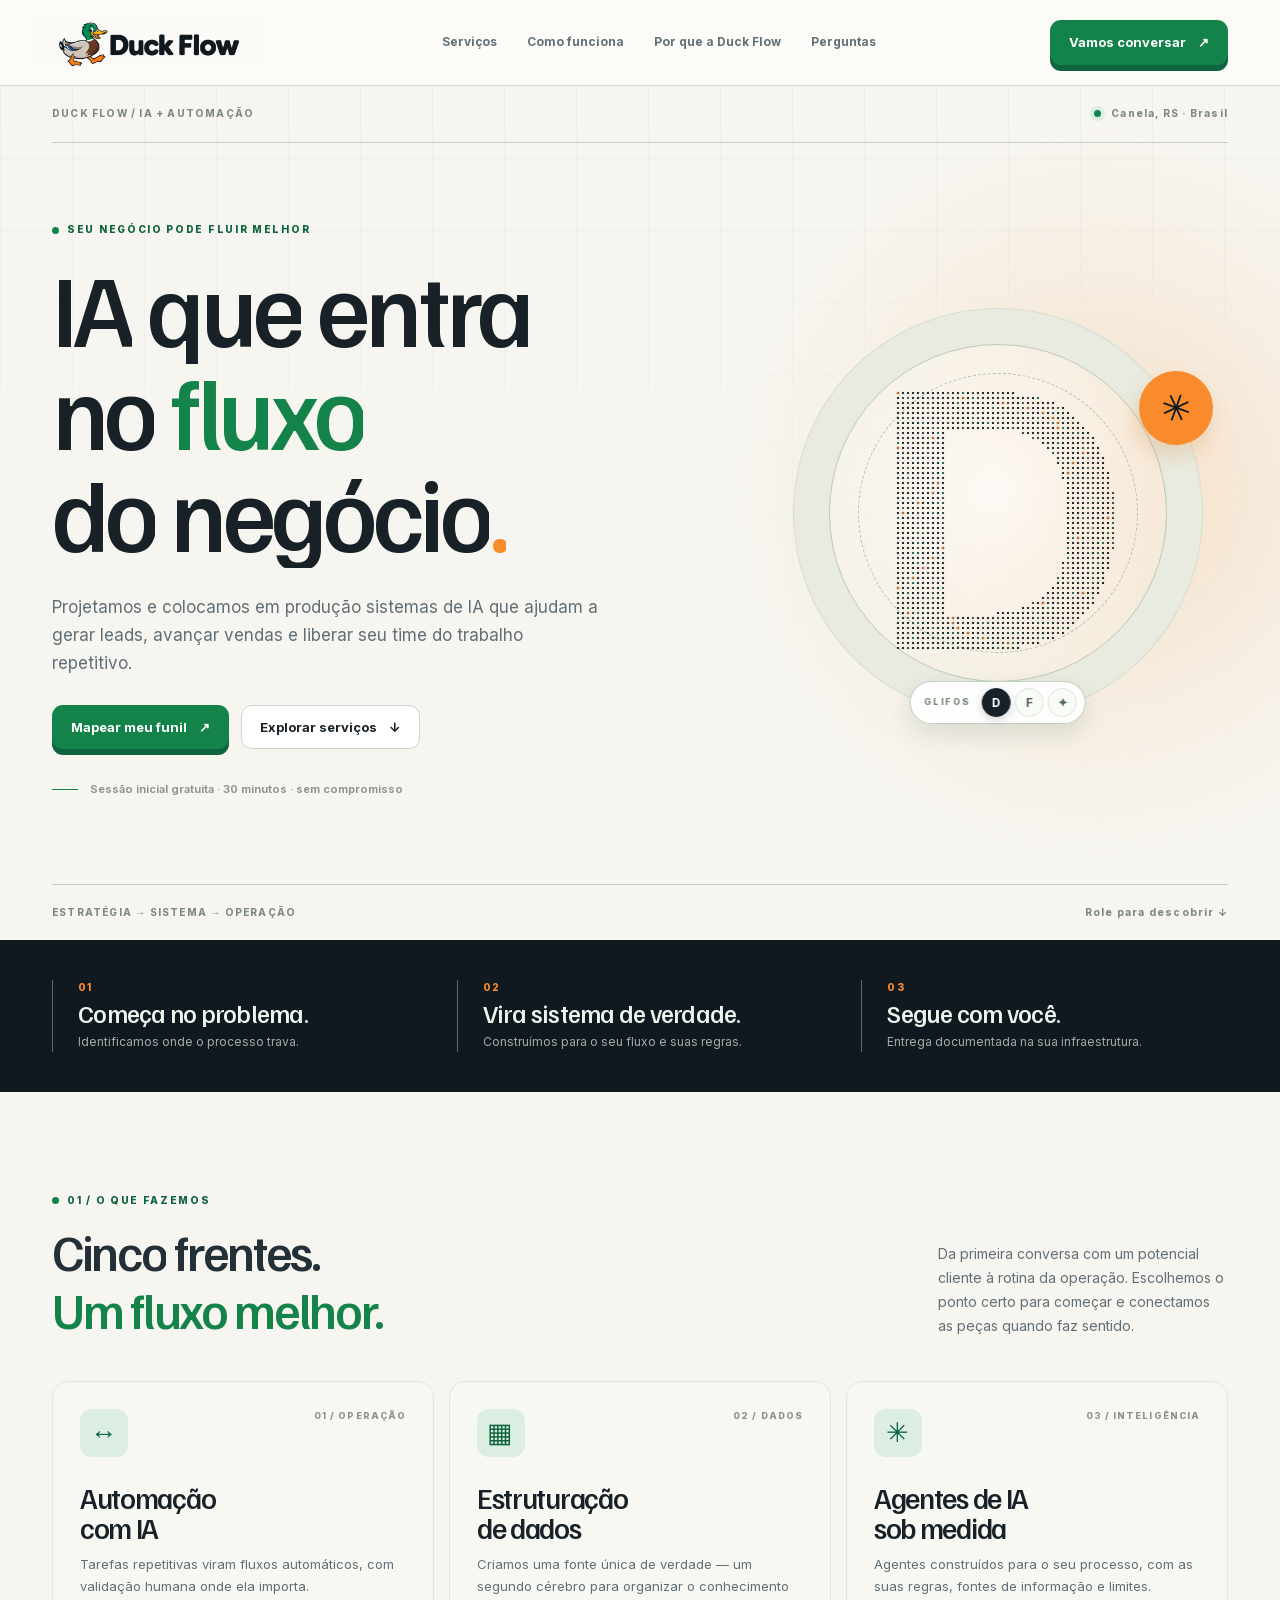
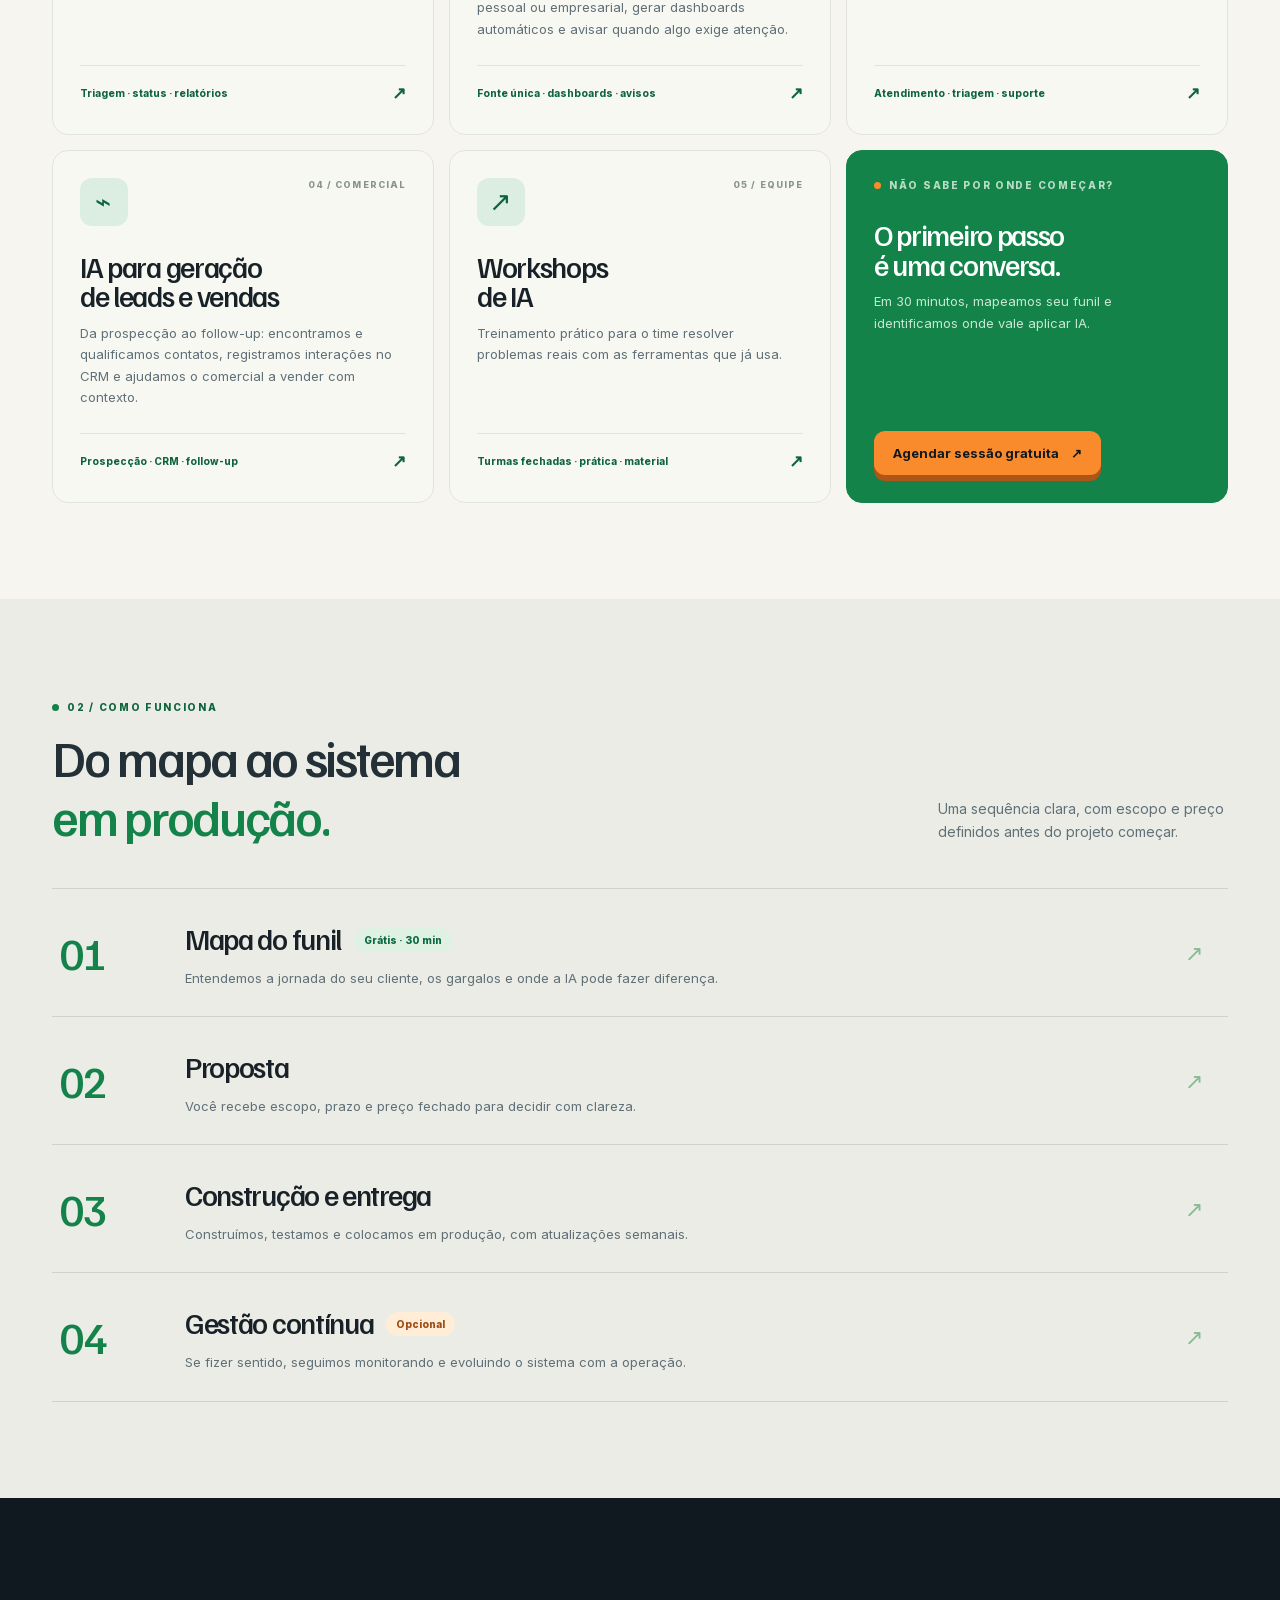
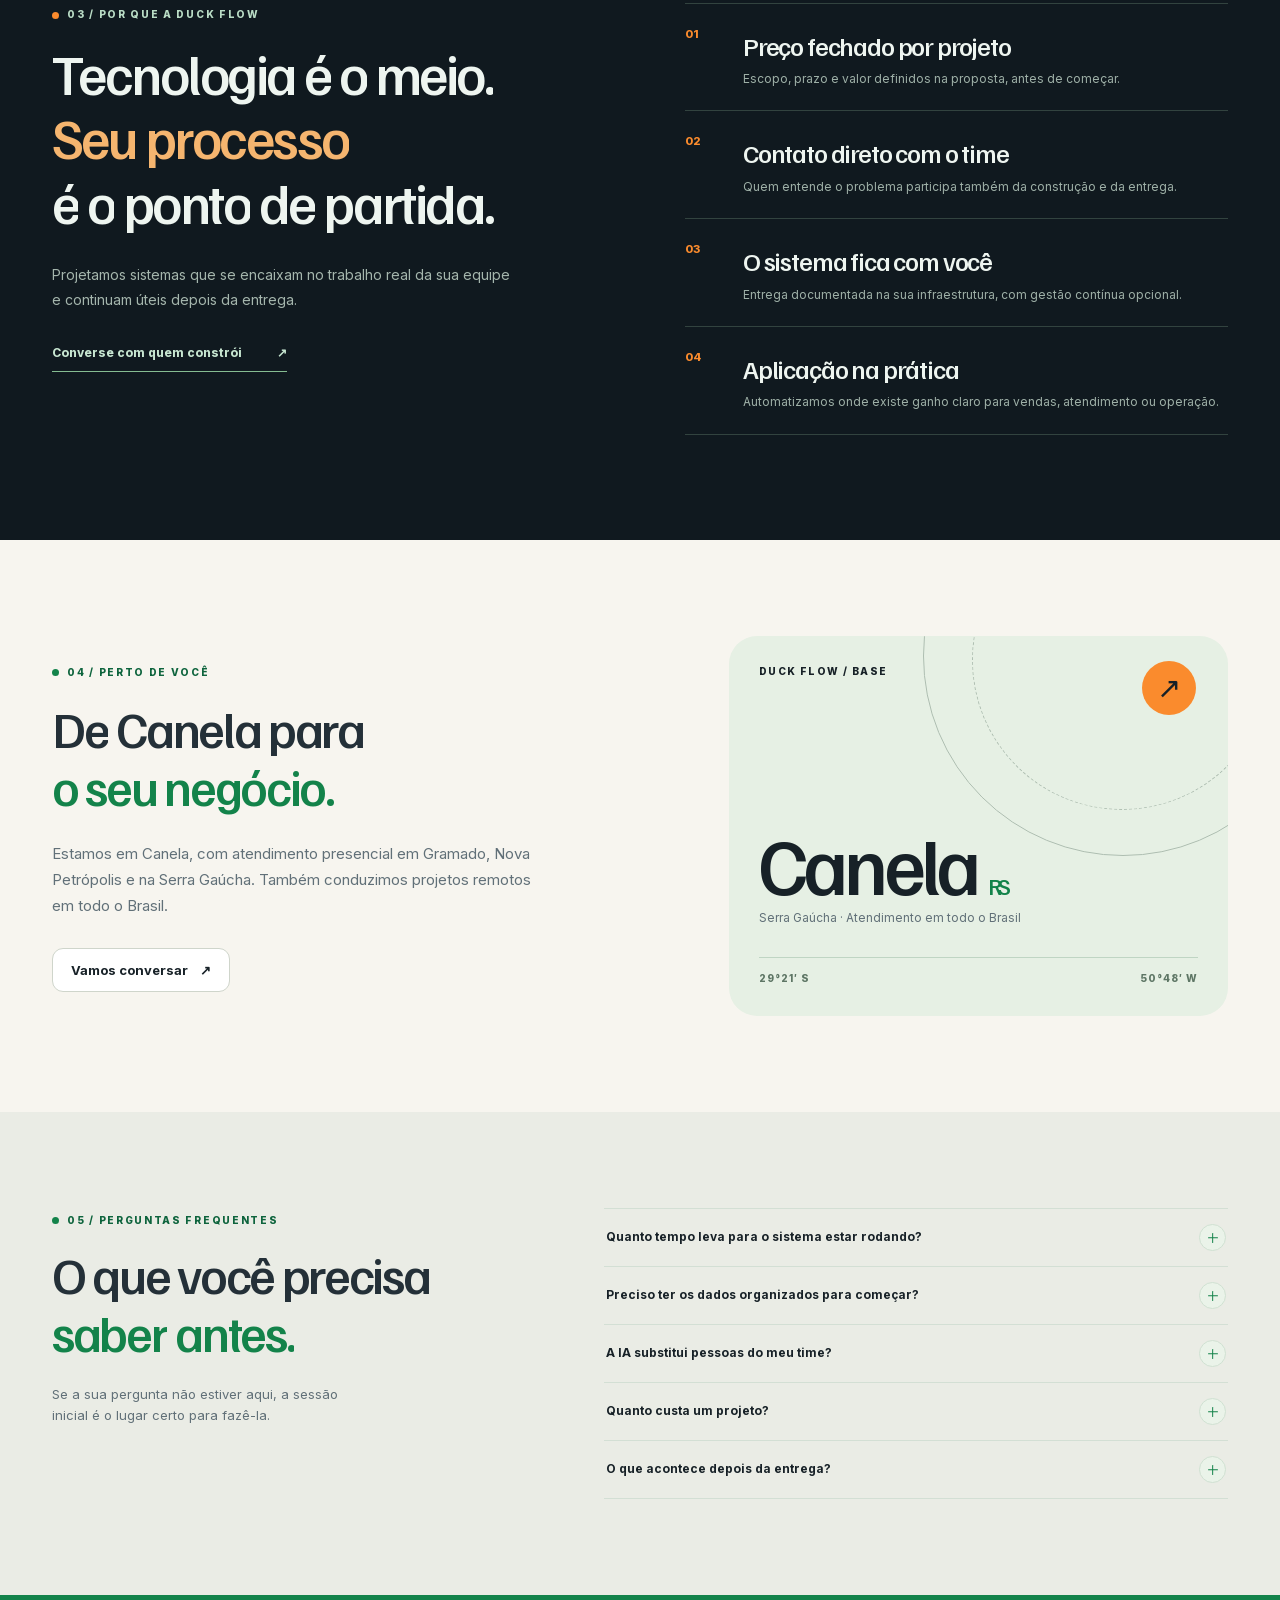
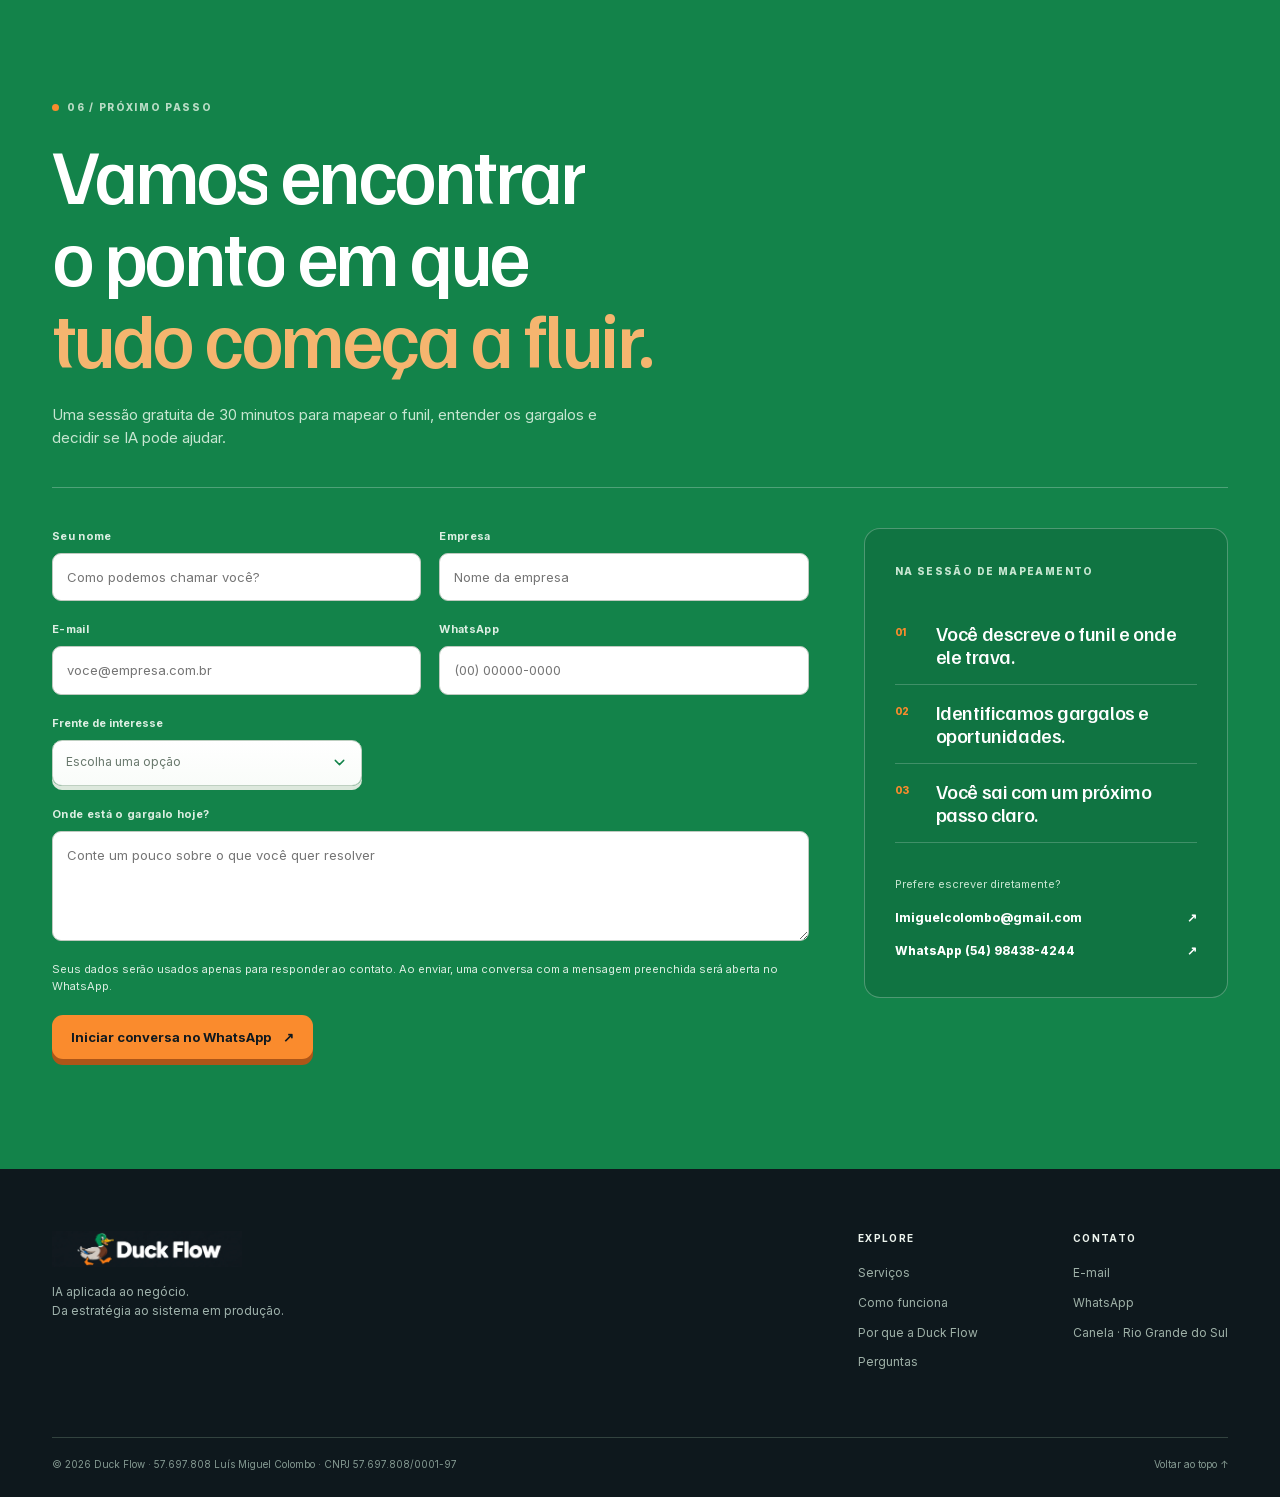
==== commit 382b3ba3: "Use design system selection control in contact form" ====
--- a/index.html
+++ b/index.html
@@ -27,7 +27,7 @@
     }
   }, {once: true});
 }
-</script><link rel="stylesheet" href="assets/css/site.css">
+</script><link rel="stylesheet" href="assets/css/site.css?v=20260926c">
 <script type="application/ld+json">
 {"@context":"https://schema.org","@graph":[{"@type":"Organization","@id":"https://duckflow.com.br/#organization","name":"Duck Flow","legalName":"57.697.808 Luís Miguel Colombo","url":"https://duckflow.com.br/","email":"lmiguelcolombo@gmail.com","telephone":"+5554984384244","taxID":"57.697.808/0001-97","foundingDate":"2024-10-15","logo":"https://duckflow.com.br/assets/brand/logo-reduzida-2.webp","address":{"@type":"PostalAddress","streetAddress":"Avenida das Américas, 357 — Palace Hotel","addressLocality":"Canela","addressRegion":"RS","postalCode":"95680-534","addressCountry":"BR"},"areaServed":["Canela","Gramado","Nova Petrópolis","Serra Gaúcha","Brasil"]},{"@type":"ProfessionalService","@id":"https://duckflow.com.br/#service","name":"Duck Flow — IA e automação","url":"https://duckflow.com.br/","parentOrganization":{"@id":"https://duckflow.com.br/#organization"},"hasOfferCatalog":{"@type":"OfferCatalog","name":"Serviços de IA e automação","itemListElement":[{"@type":"Offer","itemOffered":{"@type":"Service","name":"Automação com IA"}},{"@type":"Offer","itemOffered":{"@type":"Service","name":"Estruturação de dados"}},{"@type":"Offer","itemOffered":{"@type":"Service","name":"Agentes de IA sob medida"}},{"@type":"Offer","itemOffered":{"@type":"Service","name":"IA para geração de leads e vendas"}},{"@type":"Offer","itemOffered":{"@type":"Service","name":"Workshops de IA"}}]}},{"@type":"WebSite","@id":"https://duckflow.com.br/#website","name":"Duck Flow","url":"https://duckflow.com.br/","inLanguage":"pt-BR","publisher":{"@id":"https://duckflow.com.br/#organization"}}]}
 </script>
@@ -68,10 +68,22 @@
 <div class="faq-row"><button class="faq-q" type="button" id="faq-q-4" aria-expanded="false" aria-controls="faq-a-4"><span>Quanto custa um projeto?</span><span class="faq-icon" aria-hidden="true"></span></button><div class="faq-answer" id="faq-a-4" role="region" aria-labelledby="faq-q-4" aria-hidden="true"><div class="faq-answer-inner"><p>Trabalhamos com preço fechado por projeto. O valor depende do escopo e é apresentado na proposta. A primeira sessão de mapeamento, de 30 minutos, é gratuita.</p></div></div></div>
 <div class="faq-row"><button class="faq-q" type="button" id="faq-q-5" aria-expanded="false" aria-controls="faq-a-5"><span>O que acontece depois da entrega?</span><span class="faq-icon" aria-hidden="true"></span></button><div class="faq-answer" id="faq-a-5" role="region" aria-labelledby="faq-q-5" aria-hidden="true"><div class="faq-answer-inner"><p>O sistema é entregue na sua infraestrutura, com documentação. Podemos continuar monitorando e evoluindo a solução em uma gestão contínua opcional.</p></div></div></div>
 </div></div></section>
-<section class="contact-section" id="contato" aria-labelledby="contato-title"><div class="container"><div class="contact-heading" data-text-fade-child><span class="eyebrow light">06 / Próximo passo</span><h2 id="contato-title" data-text-reveal>Vamos encontrar<br>o ponto em que<br><em>tudo começa a fluir.</em></h2><p>Uma sessão gratuita de 30 minutos para mapear o funil, entender os gargalos e decidir se IA pode ajudar.</p></div><div class="contact-grid"><form id="contact-form" class="contact-form" novalidate><div class="form-row"><label>Seu nome <input name="nome" type="text" autocomplete="name" placeholder="Como podemos chamar você?" required></label><label>Empresa <input name="empresa" type="text" autocomplete="organization" placeholder="Nome da empresa" required></label></div><div class="form-row"><label>E-mail <input name="email" type="email" autocomplete="email" placeholder="voce@empresa.com.br" required></label><label>WhatsApp <input name="whatsapp" type="tel" autocomplete="tel" inputmode="tel" placeholder="(00) 00000-0000" required></label></div><label>Frente de interesse <span class="select-field"><select name="frente"><option value="Ainda não sei">Ainda não sei</option><option>Automação com IA</option><option>Estruturação de dados</option><option>Agentes de IA sob medida</option><option>IA para geração de leads e vendas</option><option>Workshops de IA</option></select><svg class="select-chevron" viewBox="0 0 24 24" aria-hidden="true"><path d="m6 9 6 6 6-6"/></svg></span></label><label>Onde está o gargalo hoje? <textarea name="mensagem" rows="4" placeholder="Conte um pouco sobre o que você quer resolver"></textarea></label><p class="privacy-note">Seus dados serão usados apenas para responder ao contato. Ao enviar, uma conversa com a mensagem preenchida será aberta no WhatsApp.</p><div class="form-actions"><button class="button button-orange" type="submit">Iniciar conversa no WhatsApp <span aria-hidden="true">↗</span></button><p id="form-status" role="status" aria-live="polite"></p></div></form><aside class="contact-aside"><span class="aside-label">NA SESSÃO DE MAPEAMENTO</span><ol><li><span>01</span> Você descreve o funil e onde ele trava.</li><li><span>02</span> Identificamos gargalos e oportunidades.</li><li><span>03</span> Você sai com um próximo passo claro.</li></ol><div class="aside-bottom"><p>Prefere escrever diretamente?</p><a href="mailto:lmiguelcolombo@gmail.com">lmiguelcolombo@gmail.com <span aria-hidden="true">↗</span></a><a href="https://wa.me/5554984384244" target="_blank" rel="noopener noreferrer">WhatsApp (54) 98438-4244 <span aria-hidden="true">↗</span></a></div></aside></div></div></section>
+<section class="contact-section" id="contato" aria-labelledby="contato-title"><div class="container"><div class="contact-heading" data-text-fade-child><span class="eyebrow light">06 / Próximo passo</span><h2 id="contato-title" data-text-reveal>Vamos encontrar<br>o ponto em que<br><em>tudo começa a fluir.</em></h2><p>Uma sessão gratuita de 30 minutos para mapear o funil, entender os gargalos e decidir se IA pode ajudar.</p></div><div class="contact-grid"><form id="contact-form" class="contact-form" novalidate><div class="form-row"><label>Seu nome <input name="nome" type="text" autocomplete="name" placeholder="Como podemos chamar você?" required></label><label>Empresa <input name="empresa" type="text" autocomplete="organization" placeholder="Nome da empresa" required></label></div><div class="form-row"><label>E-mail <input name="email" type="email" autocomplete="email" placeholder="voce@empresa.com.br" required></label><label>WhatsApp <input name="whatsapp" type="tel" autocomplete="tel" inputmode="tel" placeholder="(00) 00000-0000" required></label></div><div class="select-demo" id="interest-select">
+<span class="select-label" id="interest-label">Frente de interesse</span>
+<button class="select-trigger" type="button" aria-haspopup="listbox" aria-expanded="false" aria-controls="interest-options" aria-labelledby="interest-label interest-value"><span id="interest-value">Escolha uma opção</span><svg class="select-chevron" viewBox="0 0 24 24" aria-hidden="true"><path d="m6 9 6 6 6-6"/></svg></button>
+<div class="select-panel" id="interest-options" role="listbox" aria-labelledby="interest-label" aria-hidden="true">
+<button class="select-option" type="button" role="option" aria-selected="false" tabindex="-1" data-value="Ainda não sei"><span>Ainda não sei</span><span class="select-check" aria-hidden="true">✓</span></button>
+<button class="select-option" type="button" role="option" aria-selected="false" tabindex="-1" data-value="Automação com IA"><span>Automação com IA</span><span class="select-check" aria-hidden="true">✓</span></button>
+<button class="select-option" type="button" role="option" aria-selected="false" tabindex="-1" data-value="Estruturação de dados"><span>Estruturação de dados</span><span class="select-check" aria-hidden="true">✓</span></button>
+<button class="select-option" type="button" role="option" aria-selected="false" tabindex="-1" data-value="Agentes de IA sob medida"><span>Agentes de IA sob medida</span><span class="select-check" aria-hidden="true">✓</span></button>
+<button class="select-option" type="button" role="option" aria-selected="false" tabindex="-1" data-value="IA para geração de leads e vendas"><span>IA para geração de leads e vendas</span><span class="select-check" aria-hidden="true">✓</span></button>
+<button class="select-option" type="button" role="option" aria-selected="false" tabindex="-1" data-value="Workshops de IA"><span>Workshops de IA</span><span class="select-check" aria-hidden="true">✓</span></button>
+</div>
+<select class="select-native" name="frente" aria-label="Frente de interesse"><option value="Ainda não sei">Ainda não sei</option><option>Automação com IA</option><option>Estruturação de dados</option><option>Agentes de IA sob medida</option><option>IA para geração de leads e vendas</option><option>Workshops de IA</option></select>
+</div><label>Onde está o gargalo hoje? <textarea name="mensagem" rows="4" placeholder="Conte um pouco sobre o que você quer resolver"></textarea></label><p class="privacy-note">Seus dados serão usados apenas para responder ao contato. Ao enviar, uma conversa com a mensagem preenchida será aberta no WhatsApp.</p><div class="form-actions"><button class="button button-orange" type="submit">Iniciar conversa no WhatsApp <span aria-hidden="true">↗</span></button><p id="form-status" role="status" aria-live="polite"></p></div></form><aside class="contact-aside"><span class="aside-label">NA SESSÃO DE MAPEAMENTO</span><ol><li><span>01</span> Você descreve o funil e onde ele trava.</li><li><span>02</span> Identificamos gargalos e oportunidades.</li><li><span>03</span> Você sai com um próximo passo claro.</li></ol><div class="aside-bottom"><p>Prefere escrever diretamente?</p><a href="mailto:lmiguelcolombo@gmail.com">lmiguelcolombo@gmail.com <span aria-hidden="true">↗</span></a><a href="https://wa.me/5554984384244" target="_blank" rel="noopener noreferrer">WhatsApp (54) 98438-4244 <span aria-hidden="true">↗</span></a></div></aside></div></div></section>
 </main>
 <footer class="site-footer"><div class="container"><div class="footer-main"><div><a href="#topo" class="footer-brand" aria-label="Duck Flow, voltar ao início"><img src="assets/brand/logo-com-texto-dark.webp" alt="Duck Flow" width="220" height="90"></a><p>IA aplicada ao negócio.<br>Da estratégia ao sistema em produção.</p></div><div class="footer-links"><div><strong>Explore</strong><a href="#servicos">Serviços</a><a href="#como-funciona">Como funciona</a><a href="#diferenciais">Por que a Duck Flow</a><a href="#perguntas">Perguntas</a></div><div><strong>Contato</strong><a href="mailto:lmiguelcolombo@gmail.com">E-mail</a><a href="https://wa.me/5554984384244" target="_blank" rel="noopener noreferrer">WhatsApp</a><span>Canela · Rio Grande do Sul</span></div></div></div><div class="footer-bottom"><span>© 2026 Duck Flow · 57.697.808 Luís Miguel Colombo · CNPJ 57.697.808/0001-97</span><a href="#topo">Voltar ao topo ↑</a></div></div></footer>
-<script src="assets/js/site.js" defer></script>
-<script src="assets/js/text-motion.js" defer></script>
+<script src="assets/js/site.js?v=20260926c" defer></script>
+<script src="assets/js/text-motion.js?v=20260926c" defer></script>
 </body>
 </html>
--- a/assets/css/site.css
+++ b/assets/css/site.css
@@ -81,12 +81,28 @@
 @media(max-width:620px){.brand img{width:175px}.hero-art{min-height:278px}.hero-art .glyph-canvas{width:190px;height:190px}.hero-art::before{width:190px;height:190px}.hero-art::after{width:155px;height:155px}.hero-glyph-toolbar{bottom:0}}
 @media(max-width:800px){.header-cta{display:none}}
 
-/* Native select follows the DS selection control's surface and states. */
-.contact-form select{appearance:none;border:1px solid #bed0c1;border-radius:10px;background:linear-gradient(180deg,#fff,#f9fcf9);color:var(--ink);box-shadow:0 4px 0 #dce8dc;transition:transform .3s var(--ease),border-color .25s,background .25s,box-shadow .3s}
-.contact-form select:hover{transform:translateY(-2px);border-color:#85bc91;box-shadow:0 6px 0 #d5e7d8}
-.contact-form select:active{transform:translateY(2px);box-shadow:0 2px 0 #d5e7d8}
-.contact-form select:focus{border-color:var(--green);background:#f1f9f2;box-shadow:0 0 0 3px #dcefe0,0 4px 0 #b9dcbf}
-@media(prefers-reduced-motion:reduce){.faq-list details,.faq-list summary,.faq-list summary span,.contact-form select{transition:none!important}}
+/* Selection control copied from design-system-v2, adapted to the green form surface. */
+.select-demo{position:relative;z-index:5;width:min(100%,310px)}
+.select-label{display:block;margin-bottom:8px;color:var(--green-soft);font-size:11px;font-weight:700}
+.select-trigger{display:flex;align-items:center;justify-content:space-between;gap:12px;width:100%;height:46px;padding:0 13px;border:1px solid #bed0c1;border-radius:10px;background:linear-gradient(180deg,#fff,#f9fcf9);color:#68786c;text-align:left;font-size:12px;box-shadow:0 4px 0 #dce8dc;transition:transform .3s var(--ease),border-color .25s,background .25s,box-shadow .3s}
+.select-trigger:hover{transform:translateY(-2px);border-color:#85bc91;box-shadow:0 6px 0 #d5e7d8}
+.select-trigger:active{transform:translateY(2px);box-shadow:0 2px 0 #d5e7d8}
+.select-demo.open .select-trigger{border-color:var(--green);background:#f1f9f2;box-shadow:0 0 0 3px #dcefe0,0 4px 0 #b9dcbf;color:var(--ink)}
+.select-demo.has-value .select-trigger{color:var(--ink);font-weight:700}
+.select-chevron{width:17px;height:17px;flex:none;fill:none;stroke:var(--green);stroke-width:2;stroke-linecap:round;stroke-linejoin:round;transition:transform .35s var(--ease)}
+.select-demo.open .select-chevron{transform:rotate(180deg)}
+.select-panel{position:absolute;top:calc(100% + 10px);left:0;right:0;z-index:10;padding:6px;border:1px solid #bfd5c3;border-radius:13px;background:#fff;box-shadow:0 16px 34px rgba(20,60,34,.16);opacity:0;visibility:hidden;pointer-events:none;transform:translateY(-10px) scale(.97);transform-origin:top center;transition:opacity .24s ease,transform .34s var(--ease),visibility .24s}
+.select-demo.open .select-panel{opacity:1;visibility:visible;pointer-events:auto;transform:translateY(0) scale(1)}
+.select-option{position:relative;display:flex;align-items:center;justify-content:space-between;width:100%;min-height:41px;padding:9px 12px 9px 14px;border:0;border-radius:8px;background:transparent;color:#53675a;text-align:left;font-size:11px;cursor:pointer;transition:padding-left .3s var(--ease),background .24s,color .24s}
+.select-option::before{content:'';position:absolute;left:2px;top:8px;bottom:8px;width:3px;border-radius:5px;background:var(--green);transform:scaleY(0);transition:transform .26s var(--ease)}
+.select-option:hover,.select-option:focus-visible{padding-left:19px;background:#edf7ee;color:var(--green-deep)}
+.select-option:hover::before,.select-option:focus-visible::before,.select-option[aria-selected=true]::before{transform:scaleY(1)}
+.select-option[aria-selected=true]{background:#e8f4e9;color:var(--green-deep);font-weight:700}
+.select-check{color:var(--green);font-size:15px;opacity:0;transform:scale(.55);transition:opacity .25s,transform .34s var(--ease)}
+.select-option[aria-selected=true] .select-check{opacity:1;transform:scale(1)}
+html:not(.custom-select-ready) .select-trigger,html:not(.custom-select-ready) .select-panel{display:none}
+html.custom-select-ready .select-native{display:none}
+@media(prefers-reduced-motion:reduce){.select-trigger,.select-chevron,.select-panel,.select-option,.select-option::before,.select-check{transition:none!important}}
 /* Word reveal from the original site, timed with the DS motion curve. */
 [data-text-reveal] .word-wrap{display:inline-block;overflow:hidden;vertical-align:top;padding-bottom:.12em}
 [data-text-reveal] .word-inner{display:inline-block;transform:translateY(0);transition:transform 1s var(--ease);transition-delay:var(--reveal-delay,0ms)}
@@ -102,10 +118,6 @@
 .motion-ready [data-item-reveal].is-visible:not(.reveal-done){animation:fadeSlideIn 1s var(--ease) both;animation-delay:var(--item-delay,0ms)}
 .motion-ready [data-item-reveal].reveal-done{animation:none;opacity:1;filter:none}
 @media(prefers-reduced-motion:reduce){.motion-ready [data-item-reveal]{animation:none!important;opacity:1!important;filter:none!important;transform:none!important}}
-/* Chevron and focus states from the DS selection control. */
-.select-field{position:relative;display:block}
-.select-field select{padding-right:42px}
-.select-chevron{position:absolute;top:50%;right:13px;transform:translateY(-50%);width:17px;height:17px;pointer-events:none;fill:none;stroke:var(--green);stroke-width:2;stroke-linecap:round;stroke-linejoin:round}
 @media(prefers-reduced-motion:reduce){.faq-q,.faq-icon,.faq-icon::before,.faq-icon::after,.faq-answer,.faq-answer-inner{transition:none!important}}
 html:not(.faq-ready) .faq-answer{height:auto}
 html:not(.faq-ready) .faq-answer-inner{opacity:1;transform:none}
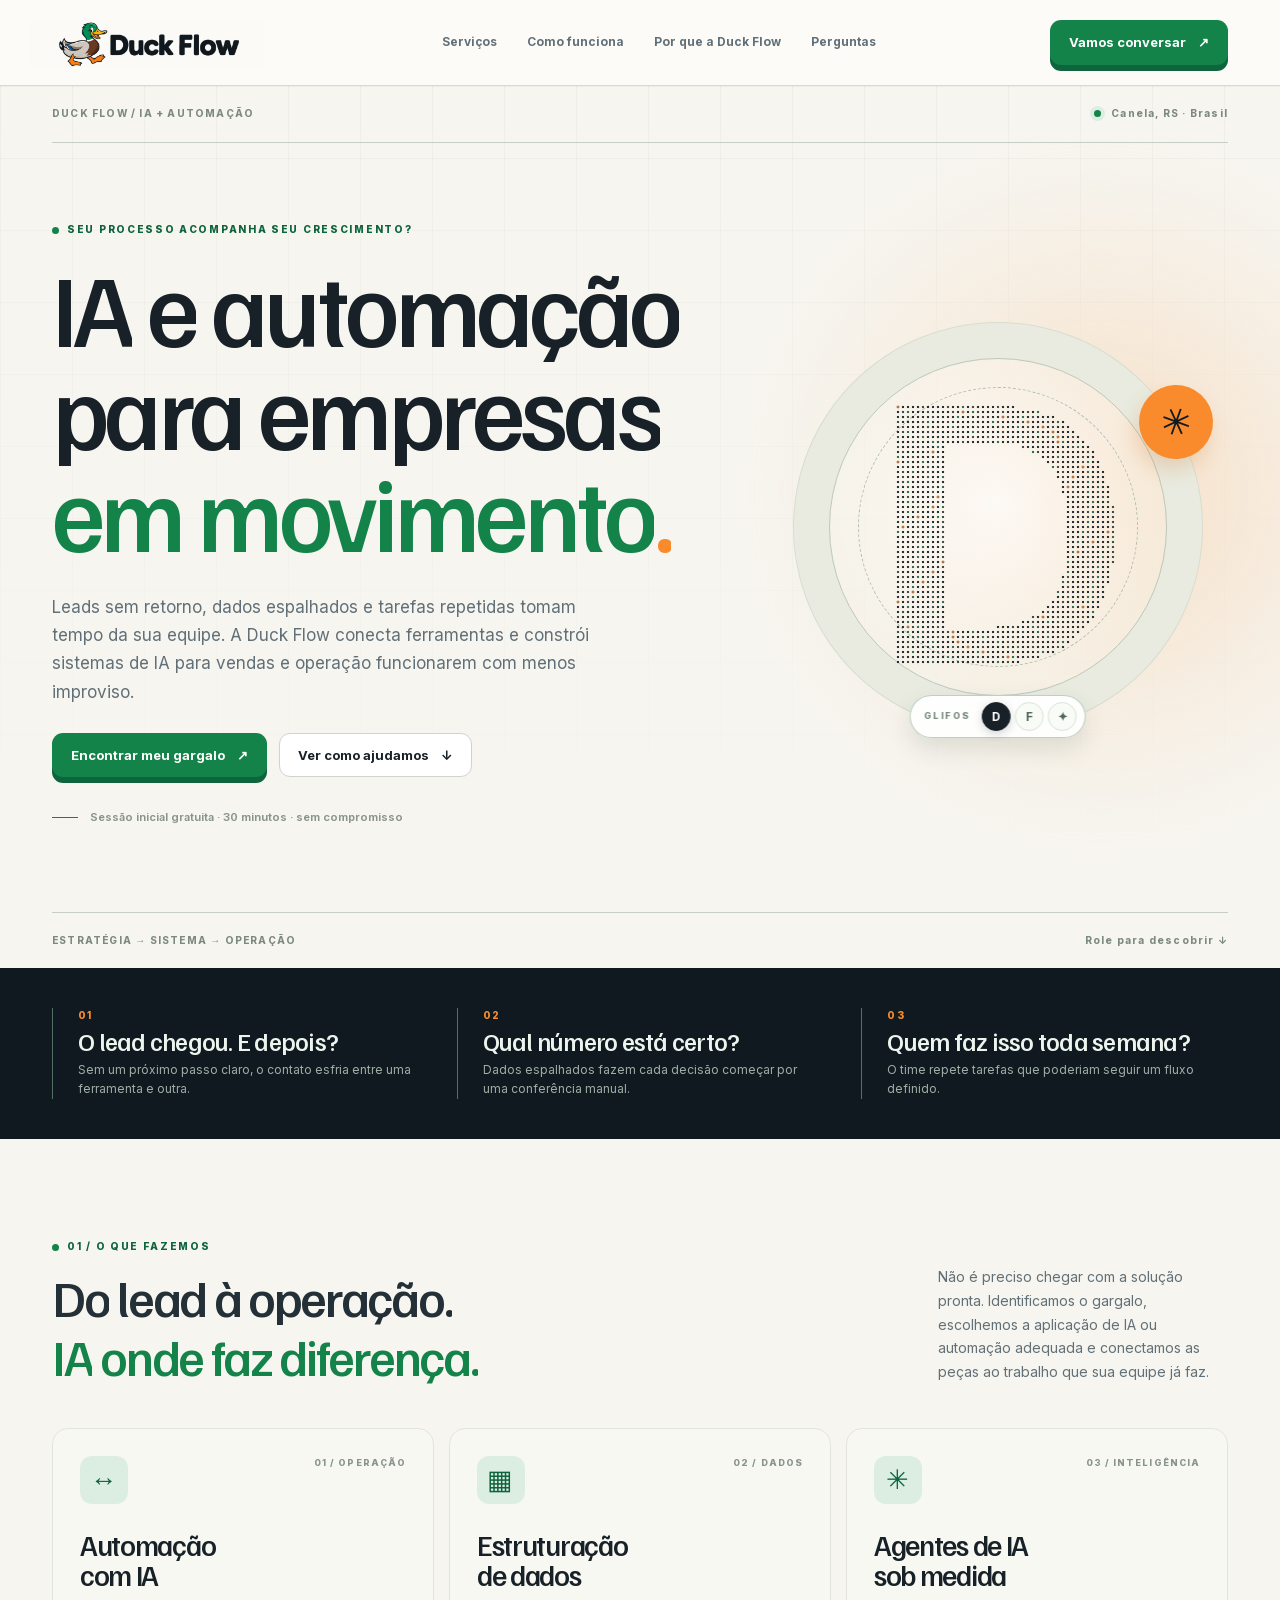
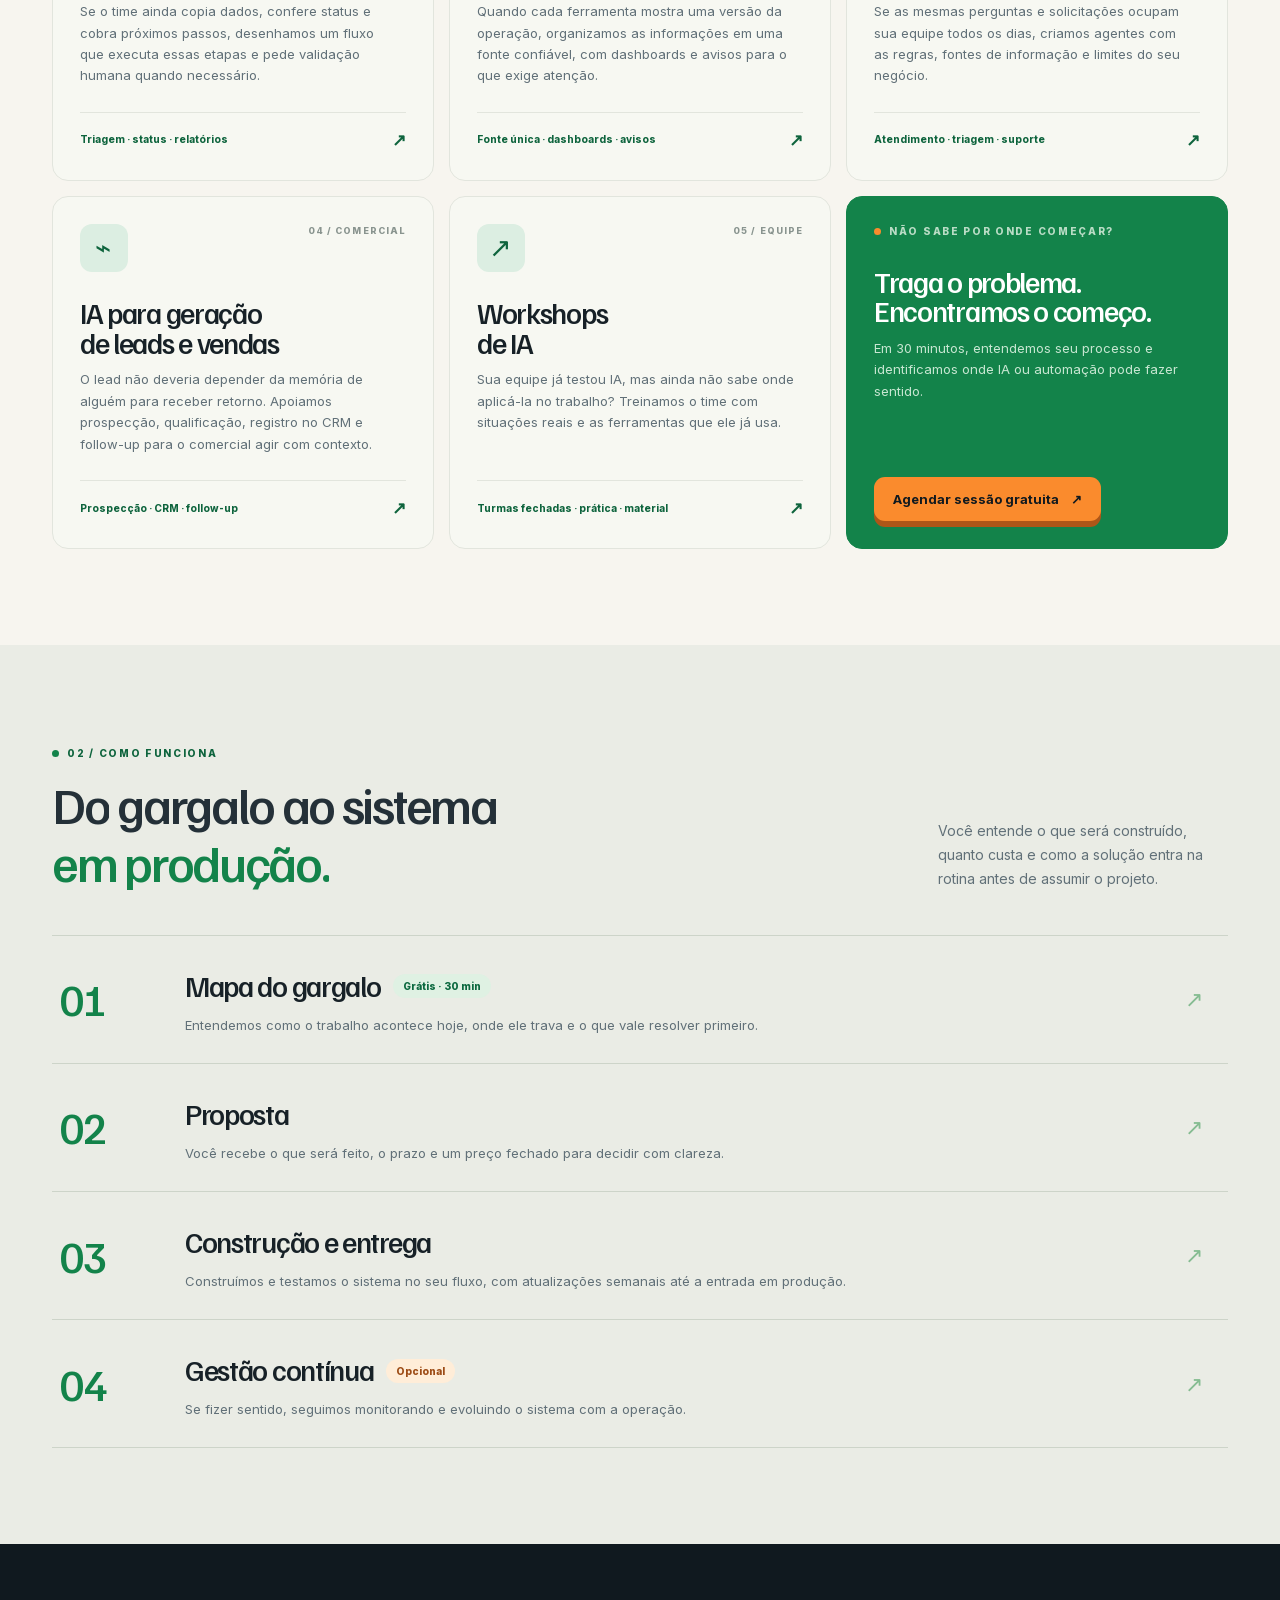
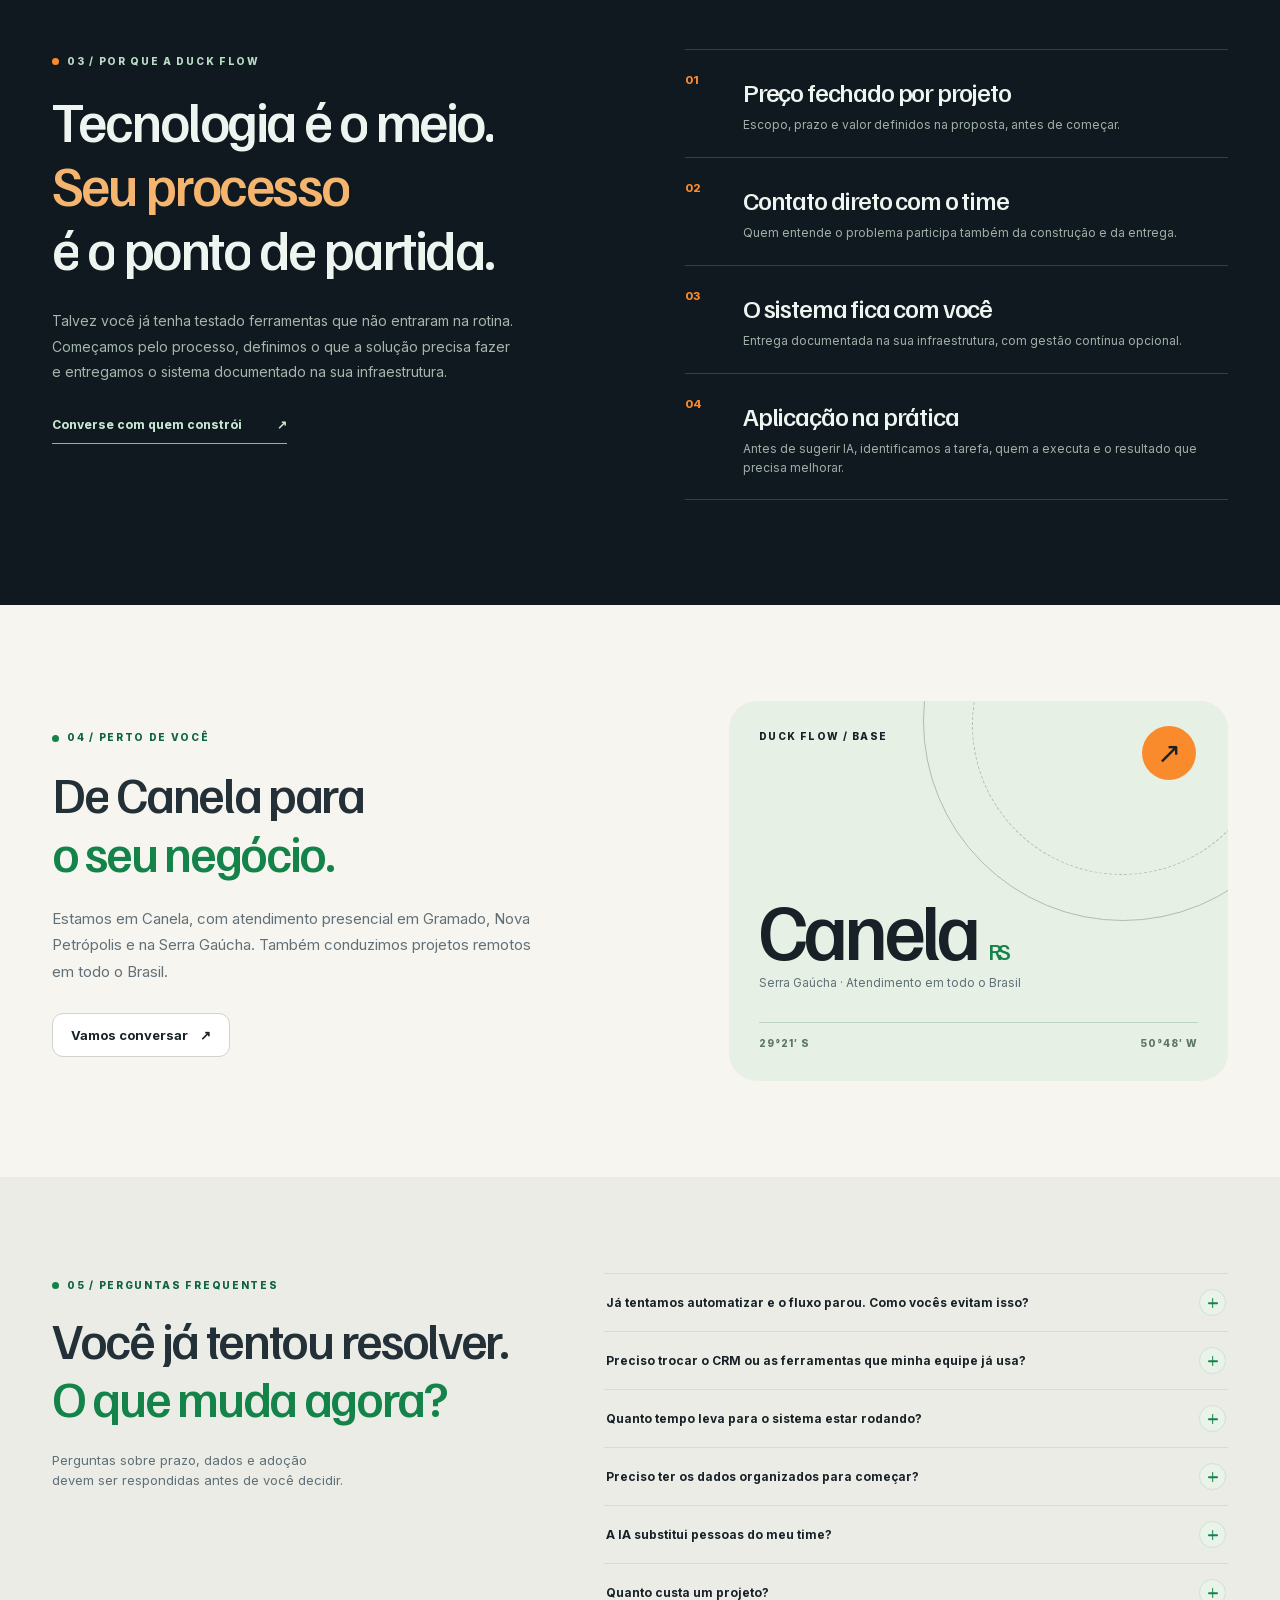
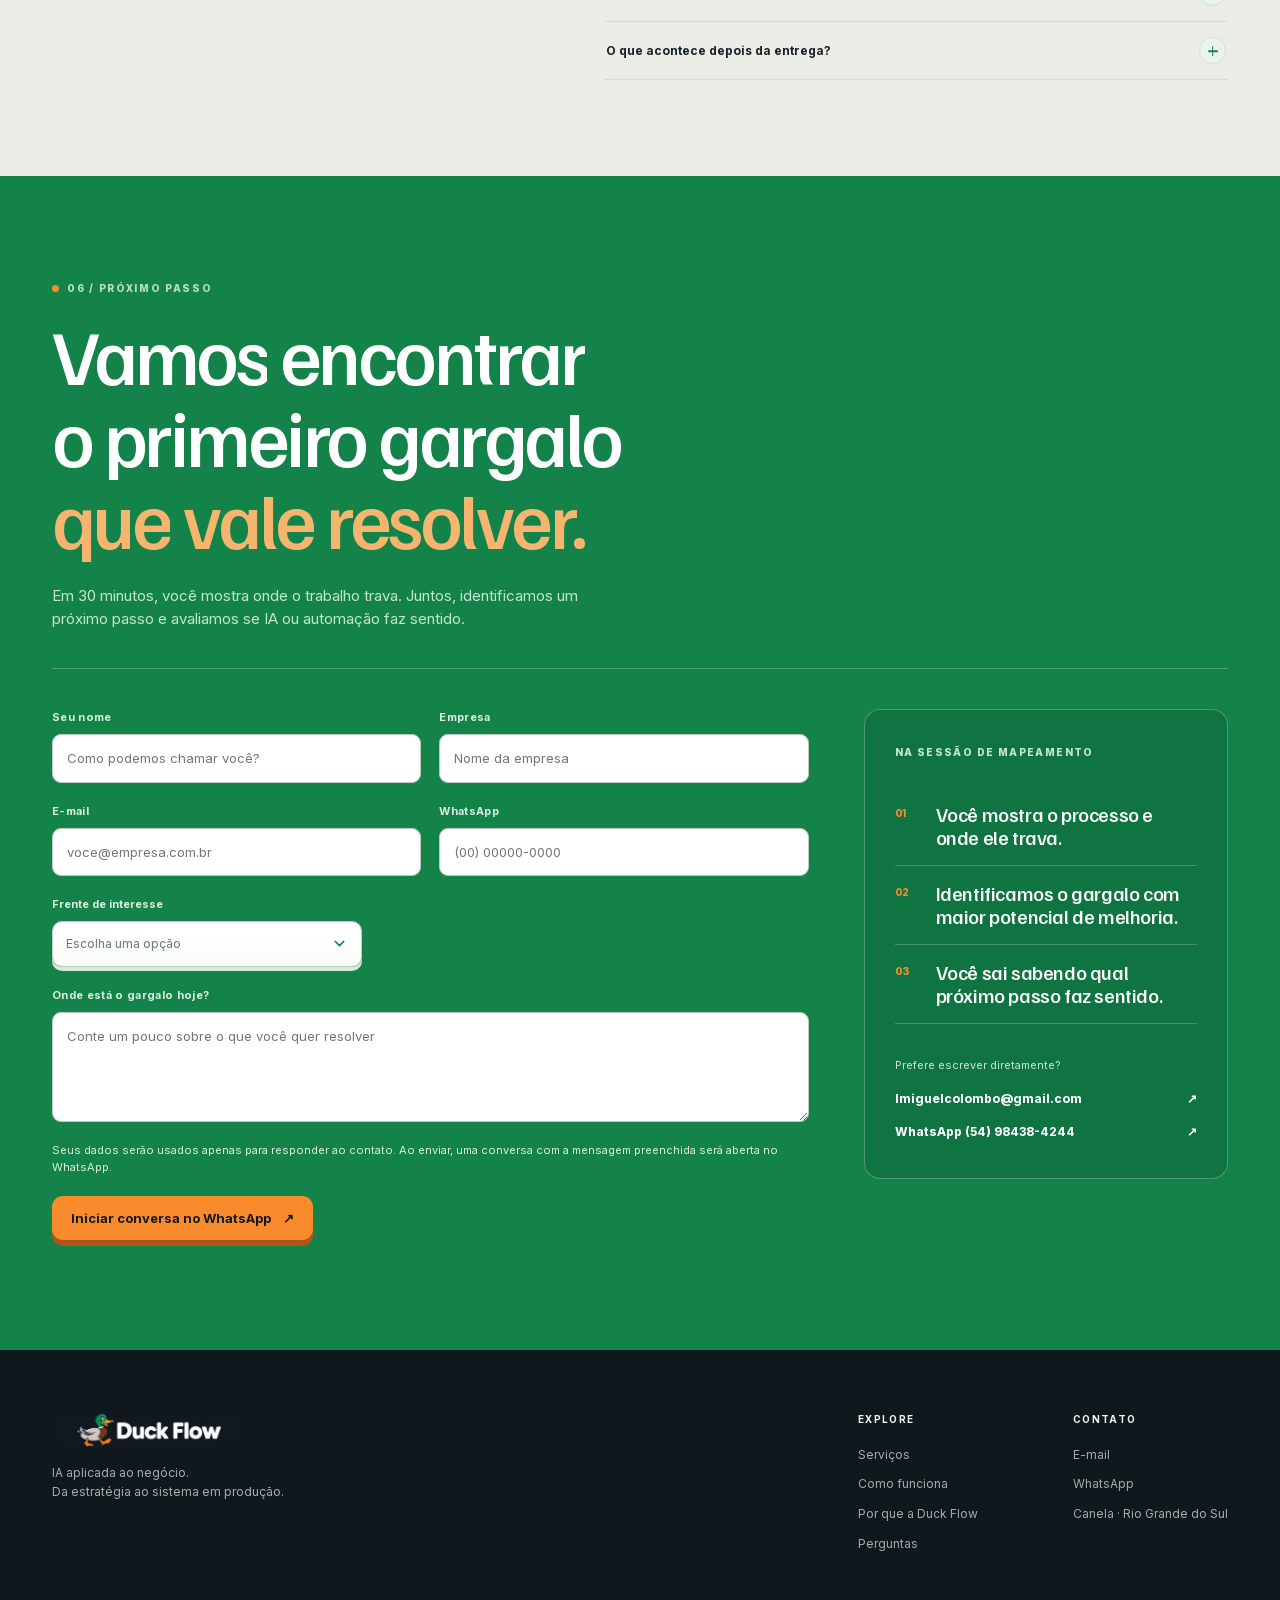
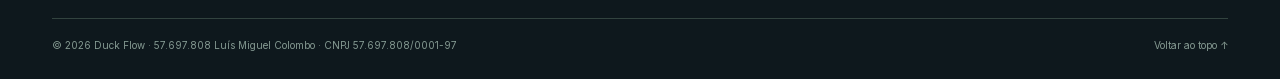
==== commit 5bc03b80: "Refine Duck Flow website copy around buyer concerns" ====
--- a/index.html
+++ b/index.html
@@ -5,7 +5,7 @@
 <meta name="viewport" content="width=device-width, initial-scale=1">
 <meta name="theme-color" content="#f7f5ef">
 <title>Duck Flow — IA e automação para empresas | Canela e Gramado</title>
-<meta name="description" content="Sistemas de IA e automação para gerar leads, apoiar vendas e liberar sua operação do trabalho repetitivo. Em Canela, Gramado e todo o Brasil. Sessão de mapeamento gratuita.">
+<meta name="description" content="Automação com IA para empresas: conectamos dados, vendas e operação para reduzir trabalho manual e evitar leads sem retorno. Em Canela, Gramado e todo o Brasil.">
 <meta name="robots" content="index, follow, max-image-preview:large">
 <meta name="geo.region" content="BR-RS"><meta name="geo.placename" content="Canela, Rio Grande do Sul">
 <link rel="canonical" href="https://duckflow.com.br/">
@@ -14,8 +14,8 @@
 <link rel="preload" href="assets/brand/inter-latin.woff2" as="font" type="font/woff2" crossorigin>
 <meta property="og:type" content="website"><meta property="og:locale" content="pt_BR">
 <meta property="og:url" content="https://duckflow.com.br/"><meta property="og:site_name" content="Duck Flow">
-<meta property="og:title" content="Duck Flow — IA que entra no fluxo do negócio">
-<meta property="og:description" content="Do mapa do funil ao sistema em produção, com escopo e preço fechados.">
+<meta property="og:title" content="Duck Flow — IA e automação para empresas em movimento">
+<meta property="og:description" content="Leads sem retorno, dados espalhados e tarefas manuais? Encontramos o gargalo e construímos o sistema para resolvê-lo.">
 <meta property="og:image" content="https://duckflow.com.br/assets/brand/logo-com-texto-dark.webp">
 <meta name="twitter:card" content="summary_large_image">
 <script>
@@ -43,32 +43,34 @@
 <main id="conteudo">
 <section class="hero" aria-labelledby="hero-title"><div class="container">
 <div class="hero-topline"><span>DUCK FLOW / IA + AUTOMAÇÃO</span><span><i class="live-dot" aria-hidden="true"></i> Canela, RS · Brasil</span></div>
-<div class="hero-grid"><div class="hero-content"><span class="eyebrow">Seu negócio pode fluir melhor</span><h1 id="hero-title" data-text-reveal>IA que entra<br>no <em>fluxo</em><br>do negócio<span class="hero-period">.</span></h1><p class="hero-lede" data-text-fade>Projetamos e colocamos em produção sistemas de IA que ajudam a gerar leads, avançar vendas e liberar seu time do trabalho repetitivo.</p><div class="hero-actions"><a class="button button-primary" href="#contato">Mapear meu funil <span aria-hidden="true">↗</span></a><a class="button button-outline" href="#servicos">Explorar serviços <span aria-hidden="true">↓</span></a></div><p class="hero-note"><span class="note-line"></span> Sessão inicial gratuita · 30 minutos · sem compromisso</p></div>
+<div class="hero-grid"><div class="hero-content"><span class="eyebrow">Seu processo acompanha seu crescimento?</span><h1 id="hero-title" data-text-reveal>IA e automação<br>para empresas<br><em>em movimento</em><span class="hero-period">.</span></h1><p class="hero-lede" data-text-fade>Leads sem retorno, dados espalhados e tarefas repetidas tomam tempo da sua equipe. A Duck Flow conecta ferramentas e constrói sistemas de IA para vendas e operação funcionarem com menos improviso.</p><div class="hero-actions"><a class="button button-primary" href="#contato">Encontrar meu gargalo <span aria-hidden="true">↗</span></a><a class="button button-outline" href="#servicos">Ver como ajudamos <span aria-hidden="true">↓</span></a></div><p class="hero-note"><span class="note-line"></span> Sessão inicial gratuita · 30 minutos · sem compromisso</p></div>
 <div class="hero-art"><canvas class="glyph-canvas" id="glyphCanvas" width="660" height="660" role="img" aria-label="Letra D formada por partículas escuras"></canvas><div class="art-orbit" aria-hidden="true">✳</div><div class="hero-glyph-toolbar"><span>GLIFOS</span><div class="glyph-controls" role="group" aria-label="Escolher letra em destaque"><button type="button" data-glyph="D" aria-pressed="true" aria-label="Mostrar letra D">D</button><button type="button" data-glyph="F" aria-pressed="false" aria-label="Mostrar letra F">F</button><button type="button" data-glyph="✦" aria-pressed="false" aria-label="Mostrar estrela">✦</button></div></div></div></div>
 <div class="hero-bottom"><span>ESTRATÉGIA → SISTEMA → OPERAÇÃO</span><a href="#visao">Role para descobrir <span aria-hidden="true">↓</span></a></div></div></section>
-<section class="signal-strip" id="visao" aria-label="Nossa abordagem"><div class="container signal-grid"><div><span class="signal-number">01</span><strong>Começa no problema.</strong><p>Identificamos onde o processo trava.</p></div><div><span class="signal-number">02</span><strong>Vira sistema de verdade.</strong><p>Construímos para o seu fluxo e suas regras.</p></div><div><span class="signal-number">03</span><strong>Segue com você.</strong><p>Entrega documentada na sua infraestrutura.</p></div></div></section>
+<section class="signal-strip" id="visao" aria-label="Gargalos que resolvemos"><div class="container signal-grid"><div><span class="signal-number">01</span><strong>O lead chegou. E depois?</strong><p>Sem um próximo passo claro, o contato esfria entre uma ferramenta e outra.</p></div><div><span class="signal-number">02</span><strong>Qual número está certo?</strong><p>Dados espalhados fazem cada decisão começar por uma conferência manual.</p></div><div><span class="signal-number">03</span><strong>Quem faz isso toda semana?</strong><p>O time repete tarefas que poderiam seguir um fluxo definido.</p></div></div></section>
 <section class="section services" id="servicos" aria-labelledby="servicos-title"><div class="container">
-<div class="section-heading" data-text-fade-child><div><span class="eyebrow">01 / O que fazemos</span><h2 id="servicos-title" data-text-reveal>Cinco frentes.<br><em>Um fluxo melhor.</em></h2></div><p>Da primeira conversa com um potencial cliente à rotina da operação. Escolhemos o ponto certo para começar e conectamos as peças quando faz sentido.</p></div>
+<div class="section-heading" data-text-fade-child><div><span class="eyebrow">01 / O que fazemos</span><h2 id="servicos-title" data-text-reveal>Do lead à operação.<br><em>IA onde faz diferença.</em></h2></div><p>Não é preciso chegar com a solução pronta. Identificamos o gargalo, escolhemos a aplicação de IA ou automação adequada e conectamos as peças ao trabalho que sua equipe já faz.</p></div>
 <div class="service-grid">
-<article class="service-card"><div class="card-top"><span class="service-icon">↔</span><span>01 / OPERAÇÃO</span></div><h3>Automação<br>com IA</h3><p>Tarefas repetitivas viram fluxos automáticos, com validação humana onde ela importa.</p><div class="card-foot">Triagem · status · relatórios <span aria-hidden="true">↗</span></div></article>
-<article class="service-card"><div class="card-top"><span class="service-icon">▦</span><span>02 / DADOS</span></div><h3>Estruturação<br>de dados</h3><p>Criamos uma fonte única de verdade — um segundo cérebro para organizar o conhecimento pessoal ou empresarial, gerar dashboards automáticos e avisar quando algo exige atenção.</p><div class="card-foot">Fonte única · dashboards · avisos <span aria-hidden="true">↗</span></div></article>
-<article class="service-card"><div class="card-top"><span class="service-icon">✳</span><span>03 / INTELIGÊNCIA</span></div><h3>Agentes de IA<br>sob medida</h3><p>Agentes construídos para o seu processo, com as suas regras, fontes de informação e limites.</p><div class="card-foot">Atendimento · triagem · suporte <span aria-hidden="true">↗</span></div></article>
-<article class="service-card"><div class="card-top"><span class="service-icon">⌁</span><span>04 / COMERCIAL</span></div><h3>IA para geração<br>de leads e vendas</h3><p>Da prospecção ao follow-up: encontramos e qualificamos contatos, registramos interações no CRM e ajudamos o comercial a vender com contexto.</p><div class="card-foot">Prospecção · CRM · follow-up <span aria-hidden="true">↗</span></div></article>
-<article class="service-card"><div class="card-top"><span class="service-icon">↗</span><span>05 / EQUIPE</span></div><h3>Workshops<br>de IA</h3><p>Treinamento prático para o time resolver problemas reais com as ferramentas que já usa.</p><div class="card-foot">Turmas fechadas · prática · material <span aria-hidden="true">↗</span></div></article>
-<article class="service-card service-card-cta"><span class="eyebrow light">Não sabe por onde começar?</span><h3>O primeiro passo<br>é uma conversa.</h3><p>Em 30 minutos, mapeamos seu funil e identificamos onde vale aplicar IA.</p><a class="button button-orange" href="#contato">Agendar sessão gratuita <span aria-hidden="true">↗</span></a></article>
+<article class="service-card"><div class="card-top"><span class="service-icon">↔</span><span>01 / OPERAÇÃO</span></div><h3>Automação<br>com IA</h3><p>Se o time ainda copia dados, confere status e cobra próximos passos, desenhamos um fluxo que executa essas etapas e pede validação humana quando necessário.</p><div class="card-foot">Triagem · status · relatórios <span aria-hidden="true">↗</span></div></article>
+<article class="service-card"><div class="card-top"><span class="service-icon">▦</span><span>02 / DADOS</span></div><h3>Estruturação<br>de dados</h3><p>Quando cada ferramenta mostra uma versão da operação, organizamos as informações em uma fonte confiável, com dashboards e avisos para o que exige atenção.</p><div class="card-foot">Fonte única · dashboards · avisos <span aria-hidden="true">↗</span></div></article>
+<article class="service-card"><div class="card-top"><span class="service-icon">✳</span><span>03 / INTELIGÊNCIA</span></div><h3>Agentes de IA<br>sob medida</h3><p>Se as mesmas perguntas e solicitações ocupam sua equipe todos os dias, criamos agentes com as regras, fontes de informação e limites do seu negócio.</p><div class="card-foot">Atendimento · triagem · suporte <span aria-hidden="true">↗</span></div></article>
+<article class="service-card"><div class="card-top"><span class="service-icon">⌁</span><span>04 / COMERCIAL</span></div><h3>IA para geração<br>de leads e vendas</h3><p>O lead não deveria depender da memória de alguém para receber retorno. Apoiamos prospecção, qualificação, registro no CRM e follow-up para o comercial agir com contexto.</p><div class="card-foot">Prospecção · CRM · follow-up <span aria-hidden="true">↗</span></div></article>
+<article class="service-card"><div class="card-top"><span class="service-icon">↗</span><span>05 / EQUIPE</span></div><h3>Workshops<br>de IA</h3><p>Sua equipe já testou IA, mas ainda não sabe onde aplicá-la no trabalho? Treinamos o time com situações reais e as ferramentas que ele já usa.</p><div class="card-foot">Turmas fechadas · prática · material <span aria-hidden="true">↗</span></div></article>
+<article class="service-card service-card-cta"><span class="eyebrow light">Não sabe por onde começar?</span><h3>Traga o problema.<br>Encontramos o começo.</h3><p>Em 30 minutos, entendemos seu processo e identificamos onde IA ou automação pode fazer sentido.</p><a class="button button-orange" href="#contato">Agendar sessão gratuita <span aria-hidden="true">↗</span></a></article>
 </div></div></section>
-<section class="section approach" id="como-funciona" aria-labelledby="processo-title"><div class="container"><div class="section-heading" data-text-fade-child><div><span class="eyebrow">02 / Como funciona</span><h2 id="processo-title" data-text-reveal>Do mapa ao sistema<br><em>em produção.</em></h2></div><p>Uma sequência clara, com escopo e preço definidos antes do projeto começar.</p></div>
-<div class="process-list"><article><span class="process-num">01</span><div><h3>Mapa do funil <span class="pill">Grátis · 30 min</span></h3><p>Entendemos a jornada do seu cliente, os gargalos e onde a IA pode fazer diferença.</p></div><span class="process-arrow" aria-hidden="true">↗</span></article><article><span class="process-num">02</span><div><h3>Proposta</h3><p>Você recebe escopo, prazo e preço fechado para decidir com clareza.</p></div><span class="process-arrow" aria-hidden="true">↗</span></article><article><span class="process-num">03</span><div><h3>Construção e entrega</h3><p>Construímos, testamos e colocamos em produção, com atualizações semanais.</p></div><span class="process-arrow" aria-hidden="true">↗</span></article><article><span class="process-num">04</span><div><h3>Gestão contínua <span class="pill pill-muted">Opcional</span></h3><p>Se fizer sentido, seguimos monitorando e evoluindo o sistema com a operação.</p></div><span class="process-arrow" aria-hidden="true">↗</span></article></div></div></section>
-<section class="dark-panel" id="diferenciais" aria-labelledby="diferenciais-title"><div class="container dark-grid"><div class="dark-intro" data-text-fade-child><span class="eyebrow light">03 / Por que a Duck Flow</span><h2 id="diferenciais-title" data-text-reveal>Tecnologia é o meio.<br><em>Seu processo</em><br>é o ponto de partida.</h2><p>Projetamos sistemas que se encaixam no trabalho real da sua equipe e continuam úteis depois da entrega.</p><a class="text-link" href="#contato">Converse com quem constrói <span aria-hidden="true">↗</span></a></div><div class="advantage-list"><article><span>01</span><div><h3>Preço fechado por projeto</h3><p>Escopo, prazo e valor definidos na proposta, antes de começar.</p></div></article><article><span>02</span><div><h3>Contato direto com o time</h3><p>Quem entende o problema participa também da construção e da entrega.</p></div></article><article><span>03</span><div><h3>O sistema fica com você</h3><p>Entrega documentada na sua infraestrutura, com gestão contínua opcional.</p></div></article><article><span>04</span><div><h3>Aplicação na prática</h3><p>Automatizamos onde existe ganho claro para vendas, atendimento ou operação.</p></div></article></div></div></section>
+<section class="section approach" id="como-funciona" aria-labelledby="processo-title"><div class="container"><div class="section-heading" data-text-fade-child><div><span class="eyebrow">02 / Como funciona</span><h2 id="processo-title" data-text-reveal>Do gargalo ao sistema<br><em>em produção.</em></h2></div><p>Você entende o que será construído, quanto custa e como a solução entra na rotina antes de assumir o projeto.</p></div>
+<div class="process-list"><article><span class="process-num">01</span><div><h3>Mapa do gargalo <span class="pill">Grátis · 30 min</span></h3><p>Entendemos como o trabalho acontece hoje, onde ele trava e o que vale resolver primeiro.</p></div><span class="process-arrow" aria-hidden="true">↗</span></article><article><span class="process-num">02</span><div><h3>Proposta</h3><p>Você recebe o que será feito, o prazo e um preço fechado para decidir com clareza.</p></div><span class="process-arrow" aria-hidden="true">↗</span></article><article><span class="process-num">03</span><div><h3>Construção e entrega</h3><p>Construímos e testamos o sistema no seu fluxo, com atualizações semanais até a entrada em produção.</p></div><span class="process-arrow" aria-hidden="true">↗</span></article><article><span class="process-num">04</span><div><h3>Gestão contínua <span class="pill pill-muted">Opcional</span></h3><p>Se fizer sentido, seguimos monitorando e evoluindo o sistema com a operação.</p></div><span class="process-arrow" aria-hidden="true">↗</span></article></div></div></section>
+<section class="dark-panel" id="diferenciais" aria-labelledby="diferenciais-title"><div class="container dark-grid"><div class="dark-intro" data-text-fade-child><span class="eyebrow light">03 / Por que a Duck Flow</span><h2 id="diferenciais-title" data-text-reveal>Tecnologia é o meio.<br><em>Seu processo</em><br>é o ponto de partida.</h2><p>Talvez você já tenha testado ferramentas que não entraram na rotina. Começamos pelo processo, definimos o que a solução precisa fazer e entregamos o sistema documentado na sua infraestrutura.</p><a class="text-link" href="#contato">Converse com quem constrói <span aria-hidden="true">↗</span></a></div><div class="advantage-list"><article><span>01</span><div><h3>Preço fechado por projeto</h3><p>Escopo, prazo e valor definidos na proposta, antes de começar.</p></div></article><article><span>02</span><div><h3>Contato direto com o time</h3><p>Quem entende o problema participa também da construção e da entrega.</p></div></article><article><span>03</span><div><h3>O sistema fica com você</h3><p>Entrega documentada na sua infraestrutura, com gestão contínua opcional.</p></div></article><article><span>04</span><div><h3>Aplicação na prática</h3><p>Antes de sugerir IA, identificamos a tarefa, quem a executa e o resultado que precisa melhorar.</p></div></article></div></div></section>
 <section class="section region" aria-labelledby="regiao-title"><div class="container region-grid"><div><span class="eyebrow">04 / Perto de você</span><h2 id="regiao-title" data-text-reveal>De Canela para<br><em>o seu negócio.</em></h2><p>Estamos em Canela, com atendimento presencial em Gramado, Nova Petrópolis e na Serra Gaúcha. Também conduzimos projetos remotos em todo o Brasil.</p><a class="button button-outline" href="#contato">Vamos conversar <span aria-hidden="true">↗</span></a></div><div class="region-card"><span class="region-card-top">DUCK FLOW / BASE</span><div class="region-symbol">↗</div><strong>Canela <span>RS</span></strong><p>Serra Gaúcha · Atendimento em todo o Brasil</p><div class="region-card-bottom"><span>29°21′ S</span><span>50°48′ W</span></div></div></div></section>
-<section class="section faq-section" id="perguntas" aria-labelledby="faq-title"><div class="container faq-grid"><div><span class="eyebrow">05 / Perguntas frequentes</span><h2 id="faq-title" data-text-reveal>O que você precisa<br><em>saber antes.</em></h2><p>Se a sua pergunta não estiver aqui, a sessão inicial é o lugar certo para fazê-la.</p></div><div class="faq-list">
+<section class="section faq-section" id="perguntas" aria-labelledby="faq-title"><div class="container faq-grid"><div><span class="eyebrow">05 / Perguntas frequentes</span><h2 id="faq-title" data-text-reveal>Você já tentou resolver.<br><em>O que muda agora?</em></h2><p>Perguntas sobre prazo, dados e adoção devem ser respondidas antes de você decidir.</p></div><div class="faq-list">
+<div class="faq-row"><button class="faq-q" type="button" id="faq-q-6" aria-expanded="false" aria-controls="faq-a-6"><span>Já tentamos automatizar e o fluxo parou. Como vocês evitam isso?</span><span class="faq-icon" aria-hidden="true"></span></button><div class="faq-answer" id="faq-a-6" role="region" aria-labelledby="faq-q-6" aria-hidden="true"><div class="faq-answer-inner"><p>Começamos pelo processo e pelas regras que a equipe realmente usa. Depois, construímos e testamos o fluxo antes de colocá-lo em produção. A entrega inclui documentação; monitoramento e evolução podem continuar em uma gestão opcional.</p></div></div></div>
+<div class="faq-row"><button class="faq-q" type="button" id="faq-q-7" aria-expanded="false" aria-controls="faq-a-7"><span>Preciso trocar o CRM ou as ferramentas que minha equipe já usa?</span><span class="faq-icon" aria-hidden="true"></span></button><div class="faq-answer" id="faq-a-7" role="region" aria-labelledby="faq-q-7" aria-hidden="true"><div class="faq-answer-inner"><p>O primeiro passo é entender o que você já usa. A proposta deixa claro quais ferramentas serão mantidas, integradas ou precisarão de ajustes. A solução é desenhada para o fluxo da empresa, não para impor uma ferramenta.</p></div></div></div>
 <div class="faq-row"><button class="faq-q" type="button" id="faq-q-1" aria-expanded="false" aria-controls="faq-a-1"><span>Quanto tempo leva para o sistema estar rodando?</span><span class="faq-icon" aria-hidden="true"></span></button><div class="faq-answer" id="faq-a-1" role="region" aria-labelledby="faq-q-1" aria-hidden="true"><div class="faq-answer-inner"><p>Depende do escopo. O prazo entra na proposta antes de você assinar. O acesso aos dados e às ferramentas da operação também influencia o cronograma, por isso alinhamos isso logo no início.</p></div></div></div>
 <div class="faq-row"><button class="faq-q" type="button" id="faq-q-2" aria-expanded="false" aria-controls="faq-a-2"><span>Preciso ter os dados organizados para começar?</span><span class="faq-icon" aria-hidden="true"></span></button><div class="faq-answer" id="faq-a-2" role="region" aria-labelledby="faq-q-2" aria-hidden="true"><div class="faq-answer-inner"><p>Não. Entender e organizar os dados necessários pode fazer parte do projeto. A sessão inicial ajuda a identificar o que já existe e o que falta.</p></div></div></div>
 <div class="faq-row"><button class="faq-q" type="button" id="faq-q-3" aria-expanded="false" aria-controls="faq-a-3"><span>A IA substitui pessoas do meu time?</span><span class="faq-icon" aria-hidden="true"></span></button><div class="faq-answer" id="faq-a-3" role="region" aria-labelledby="faq-q-3" aria-hidden="true"><div class="faq-answer-inner"><p>O objetivo é tirar da equipe tarefas mecânicas e dar mais tempo para o trabalho que exige julgamento, relacionamento e decisão.</p></div></div></div>
 <div class="faq-row"><button class="faq-q" type="button" id="faq-q-4" aria-expanded="false" aria-controls="faq-a-4"><span>Quanto custa um projeto?</span><span class="faq-icon" aria-hidden="true"></span></button><div class="faq-answer" id="faq-a-4" role="region" aria-labelledby="faq-q-4" aria-hidden="true"><div class="faq-answer-inner"><p>Trabalhamos com preço fechado por projeto. O valor depende do escopo e é apresentado na proposta. A primeira sessão de mapeamento, de 30 minutos, é gratuita.</p></div></div></div>
 <div class="faq-row"><button class="faq-q" type="button" id="faq-q-5" aria-expanded="false" aria-controls="faq-a-5"><span>O que acontece depois da entrega?</span><span class="faq-icon" aria-hidden="true"></span></button><div class="faq-answer" id="faq-a-5" role="region" aria-labelledby="faq-q-5" aria-hidden="true"><div class="faq-answer-inner"><p>O sistema é entregue na sua infraestrutura, com documentação. Podemos continuar monitorando e evoluindo a solução em uma gestão contínua opcional.</p></div></div></div>
 </div></div></section>
-<section class="contact-section" id="contato" aria-labelledby="contato-title"><div class="container"><div class="contact-heading" data-text-fade-child><span class="eyebrow light">06 / Próximo passo</span><h2 id="contato-title" data-text-reveal>Vamos encontrar<br>o ponto em que<br><em>tudo começa a fluir.</em></h2><p>Uma sessão gratuita de 30 minutos para mapear o funil, entender os gargalos e decidir se IA pode ajudar.</p></div><div class="contact-grid"><form id="contact-form" class="contact-form" novalidate><div class="form-row"><label>Seu nome <input name="nome" type="text" autocomplete="name" placeholder="Como podemos chamar você?" required></label><label>Empresa <input name="empresa" type="text" autocomplete="organization" placeholder="Nome da empresa" required></label></div><div class="form-row"><label>E-mail <input name="email" type="email" autocomplete="email" placeholder="voce@empresa.com.br" required></label><label>WhatsApp <input name="whatsapp" type="tel" autocomplete="tel" inputmode="tel" placeholder="(00) 00000-0000" required></label></div><div class="select-demo" id="interest-select">
+<section class="contact-section" id="contato" aria-labelledby="contato-title"><div class="container"><div class="contact-heading" data-text-fade-child><span class="eyebrow light">06 / Próximo passo</span><h2 id="contato-title" data-text-reveal>Vamos encontrar<br>o primeiro gargalo<br><em>que vale resolver.</em></h2><p>Em 30 minutos, você mostra onde o trabalho trava. Juntos, identificamos um próximo passo e avaliamos se IA ou automação faz sentido.</p></div><div class="contact-grid"><form id="contact-form" class="contact-form" novalidate><div class="form-row"><label>Seu nome <input name="nome" type="text" autocomplete="name" placeholder="Como podemos chamar você?" required></label><label>Empresa <input name="empresa" type="text" autocomplete="organization" placeholder="Nome da empresa" required></label></div><div class="form-row"><label>E-mail <input name="email" type="email" autocomplete="email" placeholder="voce@empresa.com.br" required></label><label>WhatsApp <input name="whatsapp" type="tel" autocomplete="tel" inputmode="tel" placeholder="(00) 00000-0000" required></label></div><div class="select-demo" id="interest-select">
 <span class="select-label" id="interest-label">Frente de interesse</span>
 <button class="select-trigger" type="button" aria-haspopup="listbox" aria-expanded="false" aria-controls="interest-options" aria-labelledby="interest-label interest-value"><span id="interest-value">Escolha uma opção</span><svg class="select-chevron" viewBox="0 0 24 24" aria-hidden="true"><path d="m6 9 6 6 6-6"/></svg></button>
 <div class="select-panel" id="interest-options" role="listbox" aria-labelledby="interest-label" aria-hidden="true">
@@ -80,7 +82,7 @@
 <button class="select-option" type="button" role="option" aria-selected="false" tabindex="-1" data-value="Workshops de IA"><span>Workshops de IA</span><span class="select-check" aria-hidden="true">✓</span></button>
 </div>
 <select class="select-native" name="frente" aria-label="Frente de interesse"><option value="Ainda não sei">Ainda não sei</option><option>Automação com IA</option><option>Estruturação de dados</option><option>Agentes de IA sob medida</option><option>IA para geração de leads e vendas</option><option>Workshops de IA</option></select>
-</div><label>Onde está o gargalo hoje? <textarea name="mensagem" rows="4" placeholder="Conte um pouco sobre o que você quer resolver"></textarea></label><p class="privacy-note">Seus dados serão usados apenas para responder ao contato. Ao enviar, uma conversa com a mensagem preenchida será aberta no WhatsApp.</p><div class="form-actions"><button class="button button-orange" type="submit">Iniciar conversa no WhatsApp <span aria-hidden="true">↗</span></button><p id="form-status" role="status" aria-live="polite"></p></div></form><aside class="contact-aside"><span class="aside-label">NA SESSÃO DE MAPEAMENTO</span><ol><li><span>01</span> Você descreve o funil e onde ele trava.</li><li><span>02</span> Identificamos gargalos e oportunidades.</li><li><span>03</span> Você sai com um próximo passo claro.</li></ol><div class="aside-bottom"><p>Prefere escrever diretamente?</p><a href="mailto:lmiguelcolombo@gmail.com">lmiguelcolombo@gmail.com <span aria-hidden="true">↗</span></a><a href="https://wa.me/5554984384244" target="_blank" rel="noopener noreferrer">WhatsApp (54) 98438-4244 <span aria-hidden="true">↗</span></a></div></aside></div></div></section>
+</div><label>Onde está o gargalo hoje? <textarea name="mensagem" rows="4" placeholder="Conte um pouco sobre o que você quer resolver"></textarea></label><p class="privacy-note">Seus dados serão usados apenas para responder ao contato. Ao enviar, uma conversa com a mensagem preenchida será aberta no WhatsApp.</p><div class="form-actions"><button class="button button-orange" type="submit">Iniciar conversa no WhatsApp <span aria-hidden="true">↗</span></button><p id="form-status" role="status" aria-live="polite"></p></div></form><aside class="contact-aside"><span class="aside-label">NA SESSÃO DE MAPEAMENTO</span><ol><li><span>01</span> Você mostra o processo e onde ele trava.</li><li><span>02</span> Identificamos o gargalo com maior potencial de melhoria.</li><li><span>03</span> Você sai sabendo qual próximo passo faz sentido.</li></ol><div class="aside-bottom"><p>Prefere escrever diretamente?</p><a href="mailto:lmiguelcolombo@gmail.com">lmiguelcolombo@gmail.com <span aria-hidden="true">↗</span></a><a href="https://wa.me/5554984384244" target="_blank" rel="noopener noreferrer">WhatsApp (54) 98438-4244 <span aria-hidden="true">↗</span></a></div></aside></div></div></section>
 </main>
 <footer class="site-footer"><div class="container"><div class="footer-main"><div><a href="#topo" class="footer-brand" aria-label="Duck Flow, voltar ao início"><img src="assets/brand/logo-com-texto-dark.webp" alt="Duck Flow" width="220" height="90"></a><p>IA aplicada ao negócio.<br>Da estratégia ao sistema em produção.</p></div><div class="footer-links"><div><strong>Explore</strong><a href="#servicos">Serviços</a><a href="#como-funciona">Como funciona</a><a href="#diferenciais">Por que a Duck Flow</a><a href="#perguntas">Perguntas</a></div><div><strong>Contato</strong><a href="mailto:lmiguelcolombo@gmail.com">E-mail</a><a href="https://wa.me/5554984384244" target="_blank" rel="noopener noreferrer">WhatsApp</a><span>Canela · Rio Grande do Sul</span></div></div></div><div class="footer-bottom"><span>© 2026 Duck Flow · 57.697.808 Luís Miguel Colombo · CNPJ 57.697.808/0001-97</span><a href="#topo">Voltar ao topo ↑</a></div></div></footer>
 <script src="assets/js/site.js?v=20260926c" defer></script>
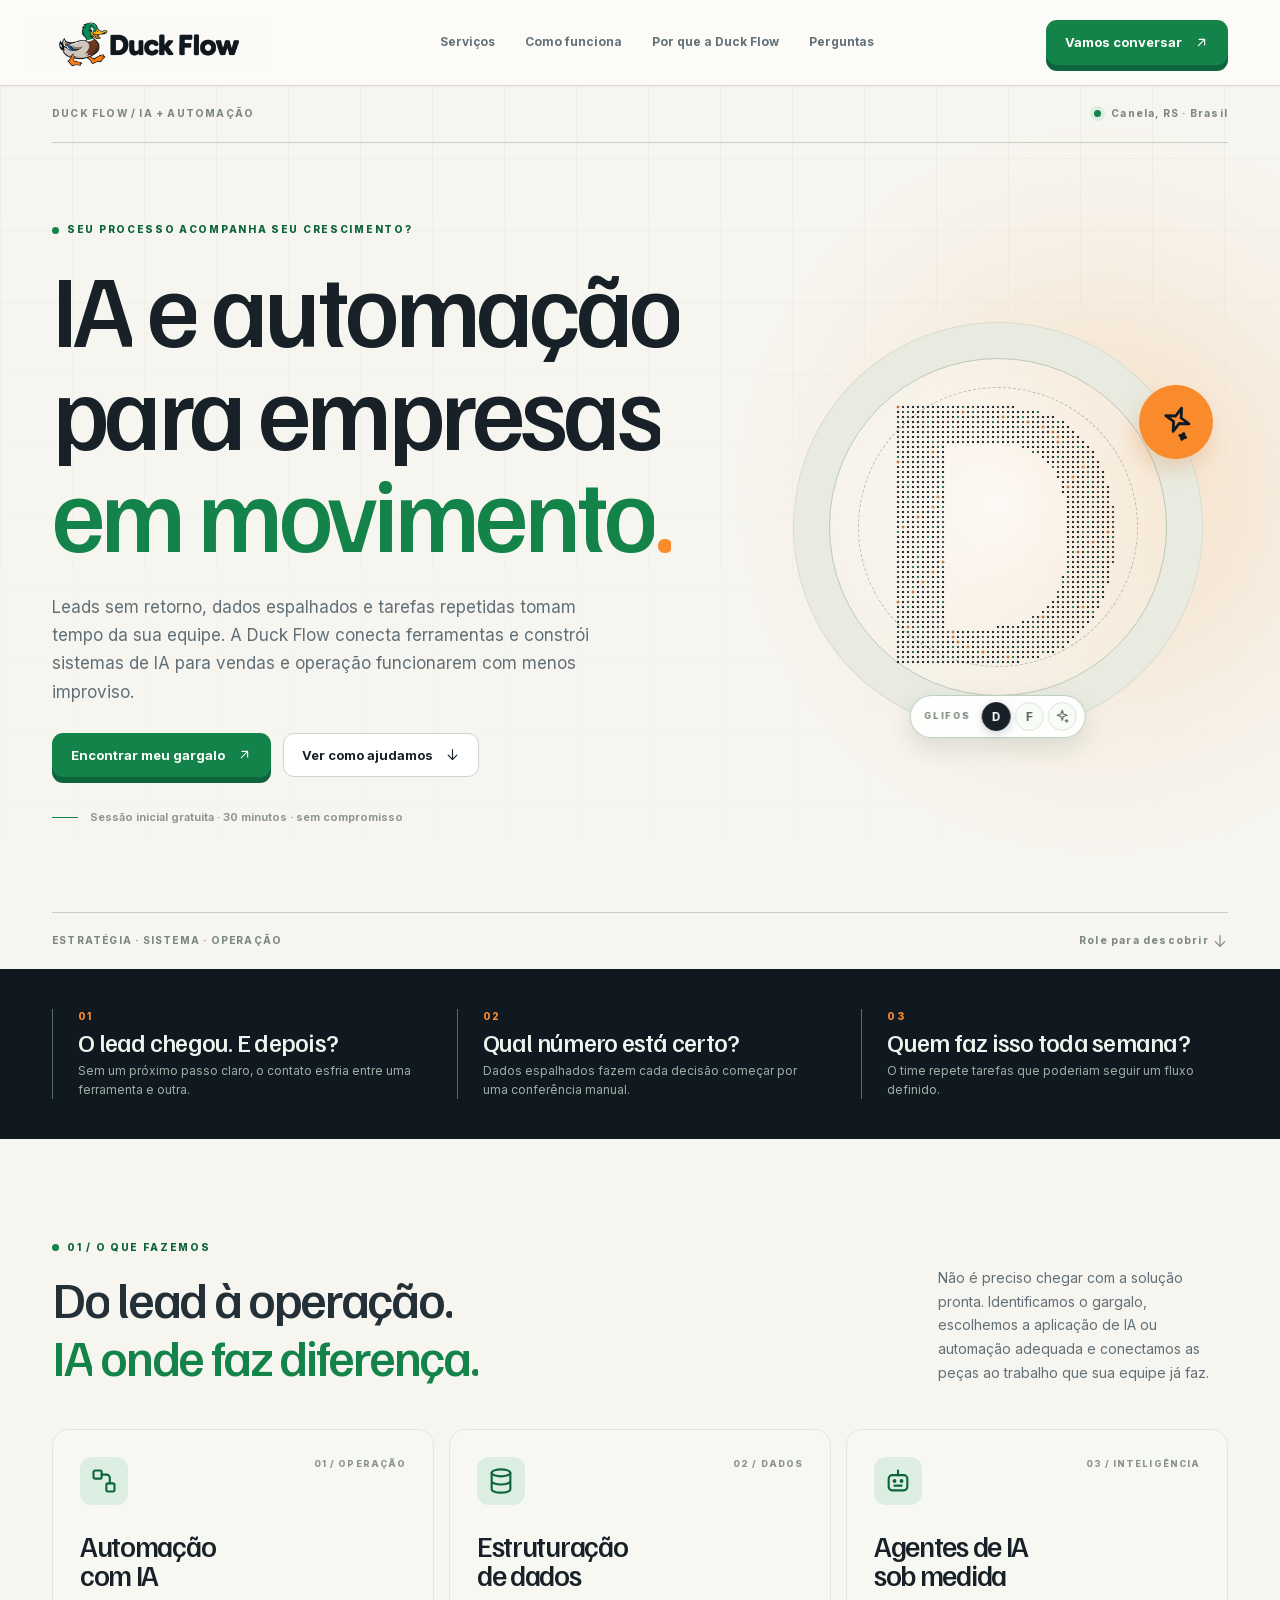
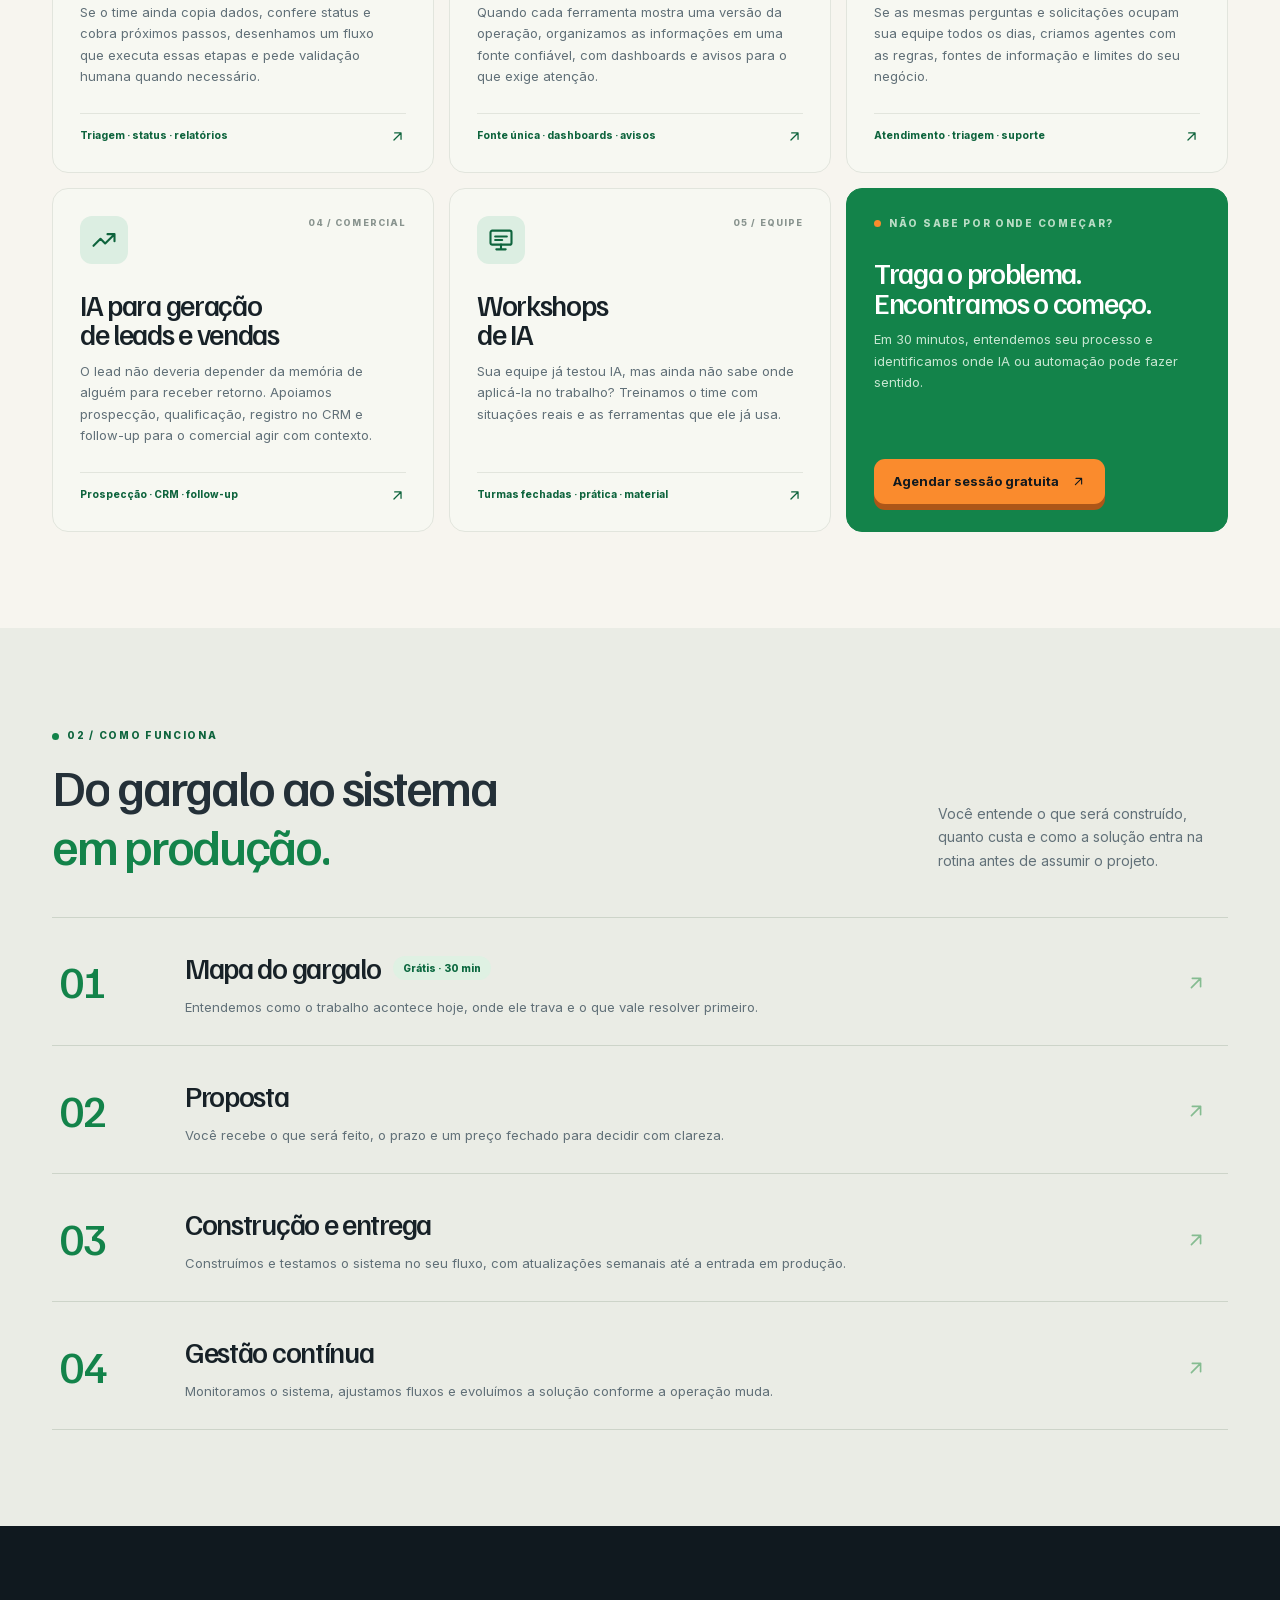
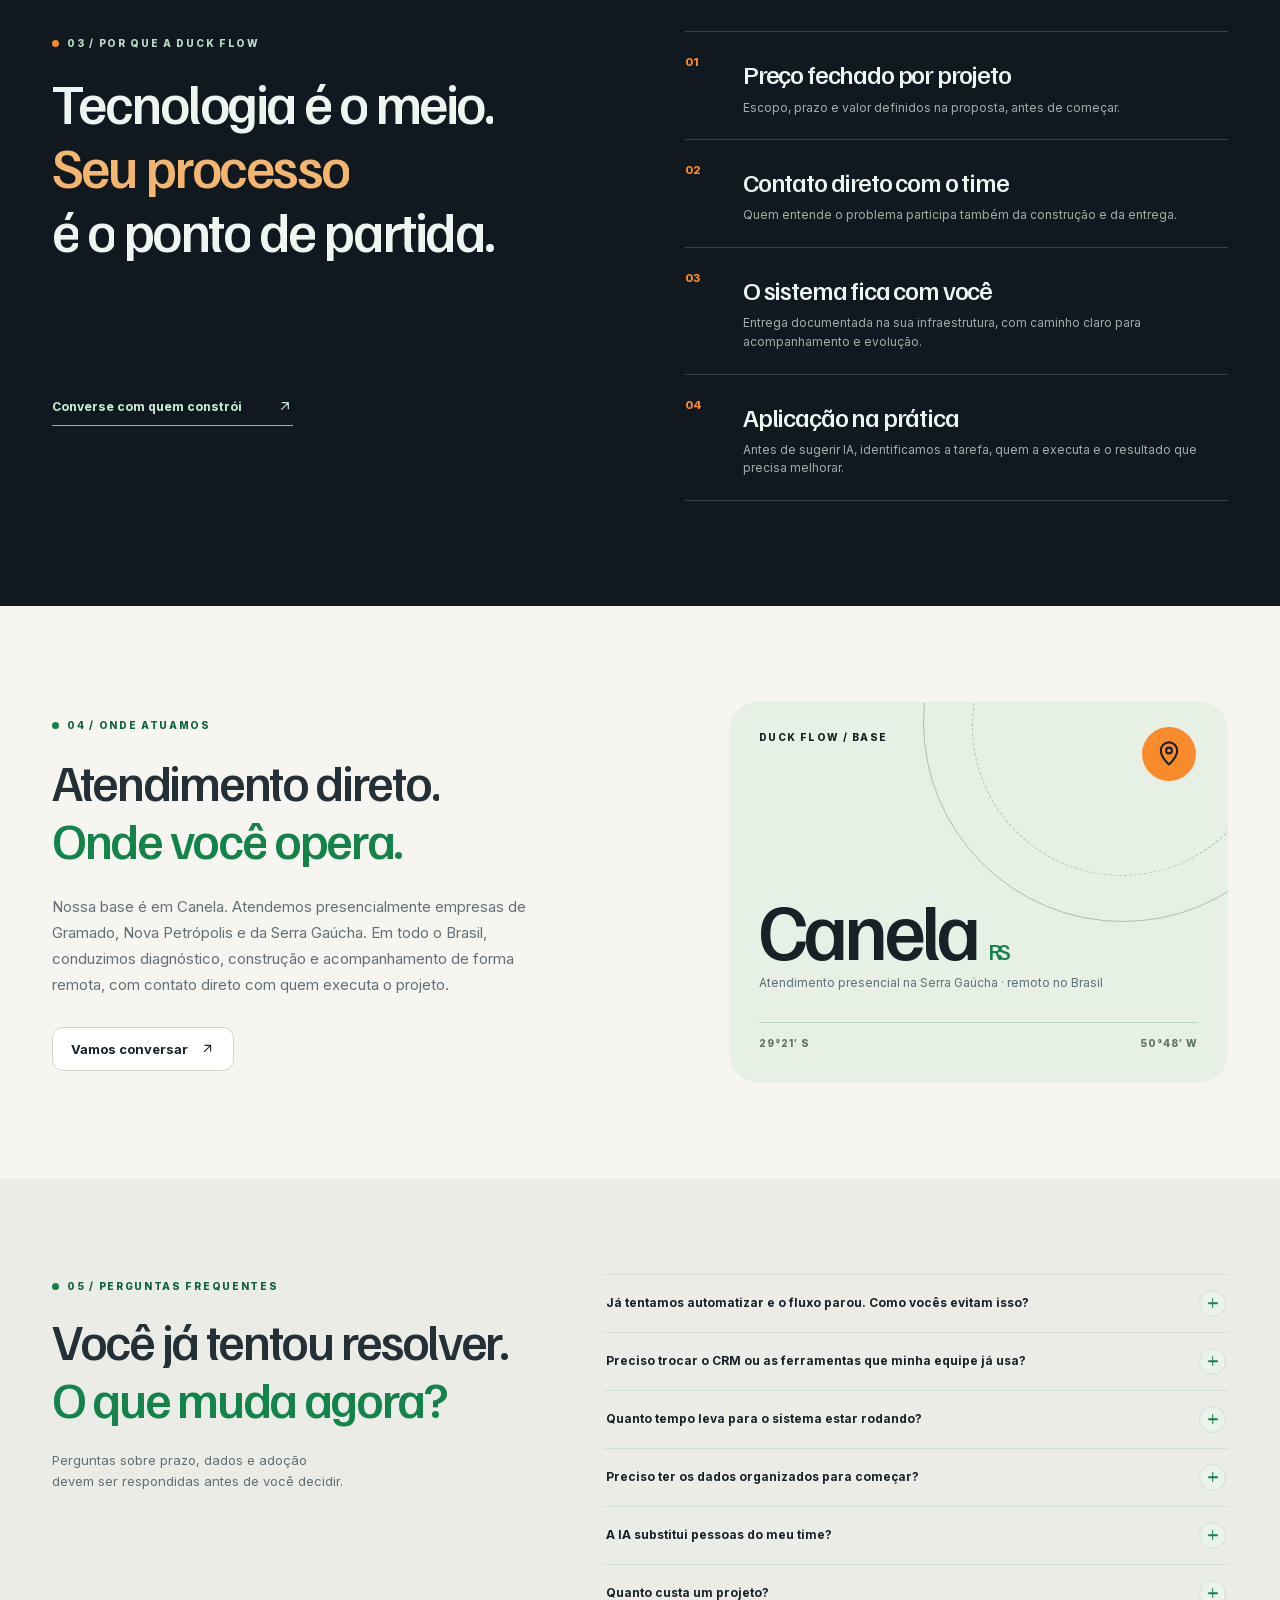
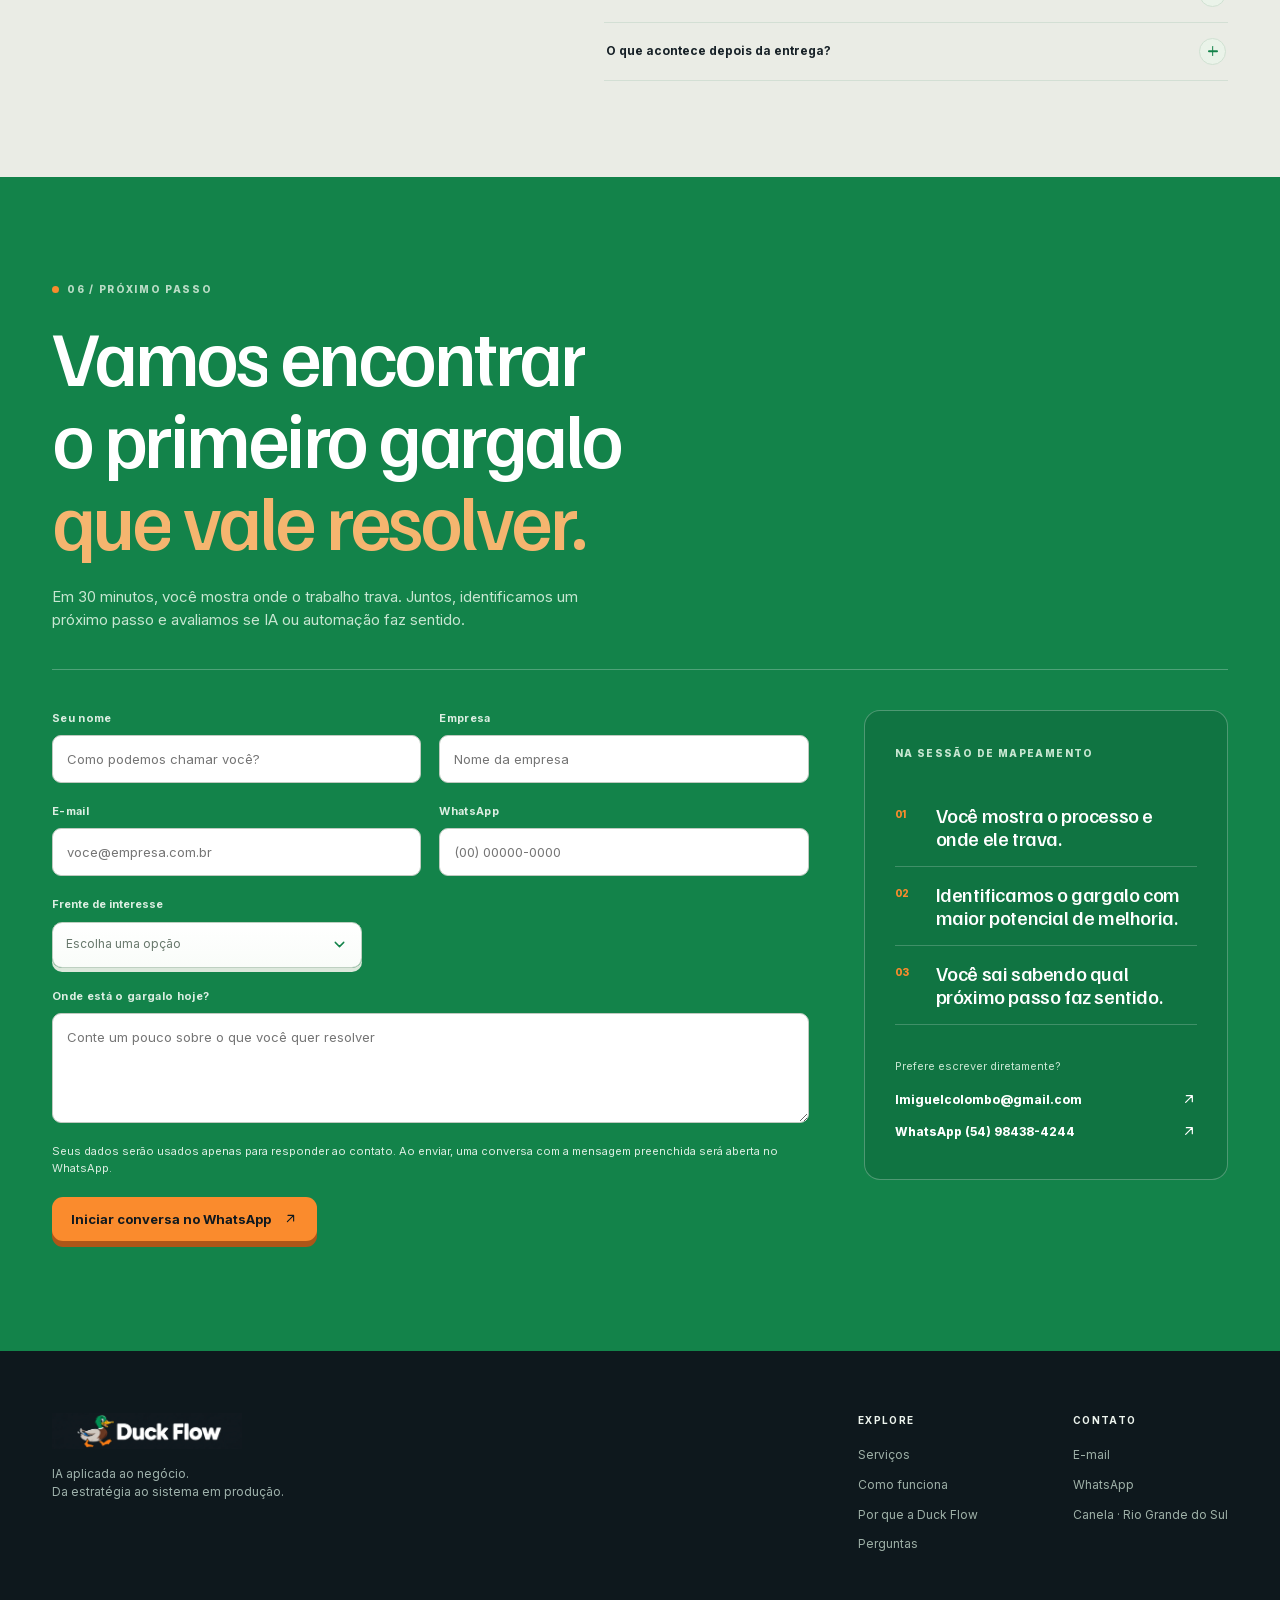
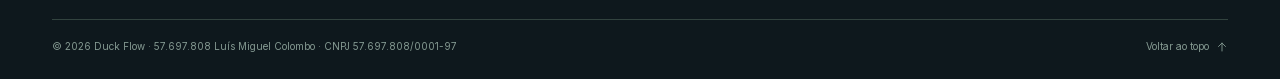
==== commit ccdc02d0: "Replace site glyphs with SVG icons and refine regional copy" ====
--- a/index.html
+++ b/index.html
@@ -27,40 +27,53 @@
     }
   }, {once: true});
 }
-</script><link rel="stylesheet" href="assets/css/site.css?v=20260926c">
+</script><link rel="stylesheet" href="assets/css/site.css?v=20260927a">
 <script type="application/ld+json">
 {"@context":"https://schema.org","@graph":[{"@type":"Organization","@id":"https://duckflow.com.br/#organization","name":"Duck Flow","legalName":"57.697.808 Luís Miguel Colombo","url":"https://duckflow.com.br/","email":"lmiguelcolombo@gmail.com","telephone":"+5554984384244","taxID":"57.697.808/0001-97","foundingDate":"2024-10-15","logo":"https://duckflow.com.br/assets/brand/logo-reduzida-2.webp","address":{"@type":"PostalAddress","streetAddress":"Avenida das Américas, 357 — Palace Hotel","addressLocality":"Canela","addressRegion":"RS","postalCode":"95680-534","addressCountry":"BR"},"areaServed":["Canela","Gramado","Nova Petrópolis","Serra Gaúcha","Brasil"]},{"@type":"ProfessionalService","@id":"https://duckflow.com.br/#service","name":"Duck Flow — IA e automação","url":"https://duckflow.com.br/","parentOrganization":{"@id":"https://duckflow.com.br/#organization"},"hasOfferCatalog":{"@type":"OfferCatalog","name":"Serviços de IA e automação","itemListElement":[{"@type":"Offer","itemOffered":{"@type":"Service","name":"Automação com IA"}},{"@type":"Offer","itemOffered":{"@type":"Service","name":"Estruturação de dados"}},{"@type":"Offer","itemOffered":{"@type":"Service","name":"Agentes de IA sob medida"}},{"@type":"Offer","itemOffered":{"@type":"Service","name":"IA para geração de leads e vendas"}},{"@type":"Offer","itemOffered":{"@type":"Service","name":"Workshops de IA"}}]}},{"@type":"WebSite","@id":"https://duckflow.com.br/#website","name":"Duck Flow","url":"https://duckflow.com.br/","inLanguage":"pt-BR","publisher":{"@id":"https://duckflow.com.br/#organization"}}]}
 </script>
 </head>
 <body>
+<svg class="icon-sprite" xmlns="http://www.w3.org/2000/svg" aria-hidden="true" focusable="false"><defs>
+<symbol id="icon-arrow-up-right" viewBox="0 0 24 24"><path d="M7 17 17 7M8 7h9v9"/></symbol>
+<symbol id="icon-arrow-down" viewBox="0 0 24 24"><path d="M12 4v16m-7-7 7 7 7-7"/></symbol>
+<symbol id="icon-arrow-up" viewBox="0 0 24 24"><path d="M12 20V4m-7 7 7-7 7 7"/></symbol>
+<symbol id="icon-check" viewBox="0 0 24 24"><path d="m4 12 5 5L20 6"/></symbol>
+<symbol id="icon-workflow" viewBox="0 0 24 24"><rect x="3" y="3" width="7" height="7" rx="1.5"/><rect x="14" y="14" width="7" height="7" rx="1.5"/><path d="M10 6.5h4a3 3 0 0 1 3 3V14"/></symbol>
+<symbol id="icon-database" viewBox="0 0 24 24"><ellipse cx="12" cy="5" rx="8" ry="3"/><path d="M4 5v14c0 1.7 3.6 3 8 3s8-1.3 8-3V5M4 12c0 1.7 3.6 3 8 3s8-1.3 8-3"/></symbol>
+<symbol id="icon-bot" viewBox="0 0 24 24"><rect x="4" y="7" width="16" height="13" rx="3"/><path d="M12 3v4M9 16h6"/><circle cx="9" cy="12" r=".75"/><circle cx="15" cy="12" r=".75"/></symbol>
+<symbol id="icon-trend" viewBox="0 0 24 24"><path d="M3 17l6-6 4 4 8-8M15 7h6v6"/></symbol>
+<symbol id="icon-workshop" viewBox="0 0 24 24"><rect x="3" y="4" width="18" height="12" rx="1.5"/><path d="M12 16v4m-4 0h8M7 9h10m-10 3h6"/></symbol>
+<symbol id="icon-sparkle" viewBox="0 0 24 24"><path d="m12 2 1.9 6.1L20 10l-6.1 1.9L12 18l-1.9-6.1L4 10l6.1-1.9L12 2ZM19 17l.7 1.3L21 19l-1.3.7L19 21l-.7-1.3L17 19l1.3-.7L19 17Z"/></symbol>
+<symbol id="icon-location" viewBox="0 0 24 24"><path d="M12 21s7-6.1 7-12A7 7 0 0 0 5 9c0 5.9 7 12 7 12Z"/><circle cx="12" cy="9" r="2.5"/></symbol>
+</defs></svg>
 <a class="skip-link" href="#conteudo">Pular para o conteúdo</a>
 <header class="site-header" id="topo"><div class="container header-inner">
 <a class="brand" href="#topo" aria-label="Duck Flow, voltar ao início"><img src="assets/brand/logo-com-texto-white.webp" width="1600" height="332" alt="Duck Flow"></a>
 <nav class="main-nav" id="main-nav" aria-label="Navegação principal"><a href="#servicos">Serviços</a><a href="#como-funciona">Como funciona</a><a href="#diferenciais">Por que a Duck Flow</a><a href="#perguntas">Perguntas</a></nav>
-<a class="button button-primary header-cta" href="#contato">Vamos conversar <span aria-hidden="true">↗</span></a>
+<a class="button button-primary header-cta" href="#contato">Vamos conversar <svg class="icon" aria-hidden="true" focusable="false"><use href="#icon-arrow-up-right"></use></svg></a>
 <button class="menu-toggle" type="button" aria-controls="main-nav" aria-expanded="false" aria-label="Abrir menu"><span></span><span></span></button>
 </div></header>
 <main id="conteudo">
 <section class="hero" aria-labelledby="hero-title"><div class="container">
 <div class="hero-topline"><span>DUCK FLOW / IA + AUTOMAÇÃO</span><span><i class="live-dot" aria-hidden="true"></i> Canela, RS · Brasil</span></div>
-<div class="hero-grid"><div class="hero-content"><span class="eyebrow">Seu processo acompanha seu crescimento?</span><h1 id="hero-title" data-text-reveal>IA e automação<br>para empresas<br><em>em movimento</em><span class="hero-period">.</span></h1><p class="hero-lede" data-text-fade>Leads sem retorno, dados espalhados e tarefas repetidas tomam tempo da sua equipe. A Duck Flow conecta ferramentas e constrói sistemas de IA para vendas e operação funcionarem com menos improviso.</p><div class="hero-actions"><a class="button button-primary" href="#contato">Encontrar meu gargalo <span aria-hidden="true">↗</span></a><a class="button button-outline" href="#servicos">Ver como ajudamos <span aria-hidden="true">↓</span></a></div><p class="hero-note"><span class="note-line"></span> Sessão inicial gratuita · 30 minutos · sem compromisso</p></div>
-<div class="hero-art"><canvas class="glyph-canvas" id="glyphCanvas" width="660" height="660" role="img" aria-label="Letra D formada por partículas escuras"></canvas><div class="art-orbit" aria-hidden="true">✳</div><div class="hero-glyph-toolbar"><span>GLIFOS</span><div class="glyph-controls" role="group" aria-label="Escolher letra em destaque"><button type="button" data-glyph="D" aria-pressed="true" aria-label="Mostrar letra D">D</button><button type="button" data-glyph="F" aria-pressed="false" aria-label="Mostrar letra F">F</button><button type="button" data-glyph="✦" aria-pressed="false" aria-label="Mostrar estrela">✦</button></div></div></div></div>
-<div class="hero-bottom"><span>ESTRATÉGIA → SISTEMA → OPERAÇÃO</span><a href="#visao">Role para descobrir <span aria-hidden="true">↓</span></a></div></div></section>
+<div class="hero-grid"><div class="hero-content"><span class="eyebrow">Seu processo acompanha seu crescimento?</span><h1 id="hero-title" data-text-reveal>IA e automação<br>para empresas<br><em>em movimento</em><span class="hero-period">.</span></h1><p class="hero-lede" data-text-fade>Leads sem retorno, dados espalhados e tarefas repetidas tomam tempo da sua equipe. A Duck Flow conecta ferramentas e constrói sistemas de IA para vendas e operação funcionarem com menos improviso.</p><div class="hero-actions"><a class="button button-primary" href="#contato">Encontrar meu gargalo <svg class="icon" aria-hidden="true" focusable="false"><use href="#icon-arrow-up-right"></use></svg></a><a class="button button-outline" href="#servicos">Ver como ajudamos <svg class="icon" aria-hidden="true" focusable="false"><use href="#icon-arrow-down"></use></svg></a></div><p class="hero-note"><span class="note-line"></span> Sessão inicial gratuita · 30 minutos · sem compromisso</p></div>
+<div class="hero-art"><canvas class="glyph-canvas" id="glyphCanvas" width="660" height="660" role="img" aria-label="Letra D formada por partículas escuras"></canvas><div class="art-orbit" aria-hidden="true"><svg class="icon" aria-hidden="true" focusable="false"><use href="#icon-sparkle"></use></svg></div><div class="hero-glyph-toolbar"><span>GLIFOS</span><div class="glyph-controls" role="group" aria-label="Escolher letra em destaque"><button type="button" data-glyph="D" aria-pressed="true" aria-label="Mostrar letra D">D</button><button type="button" data-glyph="F" aria-pressed="false" aria-label="Mostrar letra F">F</button><button type="button" data-glyph="✦" aria-pressed="false" aria-label="Mostrar estrela"><svg class="icon" aria-hidden="true" focusable="false"><use href="#icon-sparkle"></use></svg></button></div></div></div></div>
+<div class="hero-bottom"><span>ESTRATÉGIA · SISTEMA · OPERAÇÃO</span><a href="#visao">Role para descobrir <svg class="icon" aria-hidden="true" focusable="false"><use href="#icon-arrow-down"></use></svg></a></div></div></section>
 <section class="signal-strip" id="visao" aria-label="Gargalos que resolvemos"><div class="container signal-grid"><div><span class="signal-number">01</span><strong>O lead chegou. E depois?</strong><p>Sem um próximo passo claro, o contato esfria entre uma ferramenta e outra.</p></div><div><span class="signal-number">02</span><strong>Qual número está certo?</strong><p>Dados espalhados fazem cada decisão começar por uma conferência manual.</p></div><div><span class="signal-number">03</span><strong>Quem faz isso toda semana?</strong><p>O time repete tarefas que poderiam seguir um fluxo definido.</p></div></div></section>
 <section class="section services" id="servicos" aria-labelledby="servicos-title"><div class="container">
 <div class="section-heading" data-text-fade-child><div><span class="eyebrow">01 / O que fazemos</span><h2 id="servicos-title" data-text-reveal>Do lead à operação.<br><em>IA onde faz diferença.</em></h2></div><p>Não é preciso chegar com a solução pronta. Identificamos o gargalo, escolhemos a aplicação de IA ou automação adequada e conectamos as peças ao trabalho que sua equipe já faz.</p></div>
 <div class="service-grid">
-<article class="service-card"><div class="card-top"><span class="service-icon">↔</span><span>01 / OPERAÇÃO</span></div><h3>Automação<br>com IA</h3><p>Se o time ainda copia dados, confere status e cobra próximos passos, desenhamos um fluxo que executa essas etapas e pede validação humana quando necessário.</p><div class="card-foot">Triagem · status · relatórios <span aria-hidden="true">↗</span></div></article>
-<article class="service-card"><div class="card-top"><span class="service-icon">▦</span><span>02 / DADOS</span></div><h3>Estruturação<br>de dados</h3><p>Quando cada ferramenta mostra uma versão da operação, organizamos as informações em uma fonte confiável, com dashboards e avisos para o que exige atenção.</p><div class="card-foot">Fonte única · dashboards · avisos <span aria-hidden="true">↗</span></div></article>
-<article class="service-card"><div class="card-top"><span class="service-icon">✳</span><span>03 / INTELIGÊNCIA</span></div><h3>Agentes de IA<br>sob medida</h3><p>Se as mesmas perguntas e solicitações ocupam sua equipe todos os dias, criamos agentes com as regras, fontes de informação e limites do seu negócio.</p><div class="card-foot">Atendimento · triagem · suporte <span aria-hidden="true">↗</span></div></article>
-<article class="service-card"><div class="card-top"><span class="service-icon">⌁</span><span>04 / COMERCIAL</span></div><h3>IA para geração<br>de leads e vendas</h3><p>O lead não deveria depender da memória de alguém para receber retorno. Apoiamos prospecção, qualificação, registro no CRM e follow-up para o comercial agir com contexto.</p><div class="card-foot">Prospecção · CRM · follow-up <span aria-hidden="true">↗</span></div></article>
-<article class="service-card"><div class="card-top"><span class="service-icon">↗</span><span>05 / EQUIPE</span></div><h3>Workshops<br>de IA</h3><p>Sua equipe já testou IA, mas ainda não sabe onde aplicá-la no trabalho? Treinamos o time com situações reais e as ferramentas que ele já usa.</p><div class="card-foot">Turmas fechadas · prática · material <span aria-hidden="true">↗</span></div></article>
-<article class="service-card service-card-cta"><span class="eyebrow light">Não sabe por onde começar?</span><h3>Traga o problema.<br>Encontramos o começo.</h3><p>Em 30 minutos, entendemos seu processo e identificamos onde IA ou automação pode fazer sentido.</p><a class="button button-orange" href="#contato">Agendar sessão gratuita <span aria-hidden="true">↗</span></a></article>
+<article class="service-card"><div class="card-top"><span class="service-icon"><svg class="icon" aria-hidden="true" focusable="false"><use href="#icon-workflow"></use></svg></span><span>01 / OPERAÇÃO</span></div><h3>Automação<br>com IA</h3><p>Se o time ainda copia dados, confere status e cobra próximos passos, desenhamos um fluxo que executa essas etapas e pede validação humana quando necessário.</p><div class="card-foot">Triagem · status · relatórios <svg class="icon" aria-hidden="true" focusable="false"><use href="#icon-arrow-up-right"></use></svg></div></article>
+<article class="service-card"><div class="card-top"><span class="service-icon"><svg class="icon" aria-hidden="true" focusable="false"><use href="#icon-database"></use></svg></span><span>02 / DADOS</span></div><h3>Estruturação<br>de dados</h3><p>Quando cada ferramenta mostra uma versão da operação, organizamos as informações em uma fonte confiável, com dashboards e avisos para o que exige atenção.</p><div class="card-foot">Fonte única · dashboards · avisos <svg class="icon" aria-hidden="true" focusable="false"><use href="#icon-arrow-up-right"></use></svg></div></article>
+<article class="service-card"><div class="card-top"><span class="service-icon"><svg class="icon" aria-hidden="true" focusable="false"><use href="#icon-bot"></use></svg></span><span>03 / INTELIGÊNCIA</span></div><h3>Agentes de IA<br>sob medida</h3><p>Se as mesmas perguntas e solicitações ocupam sua equipe todos os dias, criamos agentes com as regras, fontes de informação e limites do seu negócio.</p><div class="card-foot">Atendimento · triagem · suporte <svg class="icon" aria-hidden="true" focusable="false"><use href="#icon-arrow-up-right"></use></svg></div></article>
+<article class="service-card"><div class="card-top"><span class="service-icon"><svg class="icon" aria-hidden="true" focusable="false"><use href="#icon-trend"></use></svg></span><span>04 / COMERCIAL</span></div><h3>IA para geração<br>de leads e vendas</h3><p>O lead não deveria depender da memória de alguém para receber retorno. Apoiamos prospecção, qualificação, registro no CRM e follow-up para o comercial agir com contexto.</p><div class="card-foot">Prospecção · CRM · follow-up <svg class="icon" aria-hidden="true" focusable="false"><use href="#icon-arrow-up-right"></use></svg></div></article>
+<article class="service-card"><div class="card-top"><span class="service-icon"><svg class="icon" aria-hidden="true" focusable="false"><use href="#icon-workshop"></use></svg></span><span>05 / EQUIPE</span></div><h3>Workshops<br>de IA</h3><p>Sua equipe já testou IA, mas ainda não sabe onde aplicá-la no trabalho? Treinamos o time com situações reais e as ferramentas que ele já usa.</p><div class="card-foot">Turmas fechadas · prática · material <svg class="icon" aria-hidden="true" focusable="false"><use href="#icon-arrow-up-right"></use></svg></div></article>
+<article class="service-card service-card-cta"><span class="eyebrow light">Não sabe por onde começar?</span><h3>Traga o problema.<br>Encontramos o começo.</h3><p>Em 30 minutos, entendemos seu processo e identificamos onde IA ou automação pode fazer sentido.</p><a class="button button-orange" href="#contato">Agendar sessão gratuita <svg class="icon" aria-hidden="true" focusable="false"><use href="#icon-arrow-up-right"></use></svg></a></article>
 </div></div></section>
 <section class="section approach" id="como-funciona" aria-labelledby="processo-title"><div class="container"><div class="section-heading" data-text-fade-child><div><span class="eyebrow">02 / Como funciona</span><h2 id="processo-title" data-text-reveal>Do gargalo ao sistema<br><em>em produção.</em></h2></div><p>Você entende o que será construído, quanto custa e como a solução entra na rotina antes de assumir o projeto.</p></div>
-<div class="process-list"><article><span class="process-num">01</span><div><h3>Mapa do gargalo <span class="pill">Grátis · 30 min</span></h3><p>Entendemos como o trabalho acontece hoje, onde ele trava e o que vale resolver primeiro.</p></div><span class="process-arrow" aria-hidden="true">↗</span></article><article><span class="process-num">02</span><div><h3>Proposta</h3><p>Você recebe o que será feito, o prazo e um preço fechado para decidir com clareza.</p></div><span class="process-arrow" aria-hidden="true">↗</span></article><article><span class="process-num">03</span><div><h3>Construção e entrega</h3><p>Construímos e testamos o sistema no seu fluxo, com atualizações semanais até a entrada em produção.</p></div><span class="process-arrow" aria-hidden="true">↗</span></article><article><span class="process-num">04</span><div><h3>Gestão contínua <span class="pill pill-muted">Opcional</span></h3><p>Se fizer sentido, seguimos monitorando e evoluindo o sistema com a operação.</p></div><span class="process-arrow" aria-hidden="true">↗</span></article></div></div></section>
-<section class="dark-panel" id="diferenciais" aria-labelledby="diferenciais-title"><div class="container dark-grid"><div class="dark-intro" data-text-fade-child><span class="eyebrow light">03 / Por que a Duck Flow</span><h2 id="diferenciais-title" data-text-reveal>Tecnologia é o meio.<br><em>Seu processo</em><br>é o ponto de partida.</h2><p>Talvez você já tenha testado ferramentas que não entraram na rotina. Começamos pelo processo, definimos o que a solução precisa fazer e entregamos o sistema documentado na sua infraestrutura.</p><a class="text-link" href="#contato">Converse com quem constrói <span aria-hidden="true">↗</span></a></div><div class="advantage-list"><article><span>01</span><div><h3>Preço fechado por projeto</h3><p>Escopo, prazo e valor definidos na proposta, antes de começar.</p></div></article><article><span>02</span><div><h3>Contato direto com o time</h3><p>Quem entende o problema participa também da construção e da entrega.</p></div></article><article><span>03</span><div><h3>O sistema fica com você</h3><p>Entrega documentada na sua infraestrutura, com gestão contínua opcional.</p></div></article><article><span>04</span><div><h3>Aplicação na prática</h3><p>Antes de sugerir IA, identificamos a tarefa, quem a executa e o resultado que precisa melhorar.</p></div></article></div></div></section>
-<section class="section region" aria-labelledby="regiao-title"><div class="container region-grid"><div><span class="eyebrow">04 / Perto de você</span><h2 id="regiao-title" data-text-reveal>De Canela para<br><em>o seu negócio.</em></h2><p>Estamos em Canela, com atendimento presencial em Gramado, Nova Petrópolis e na Serra Gaúcha. Também conduzimos projetos remotos em todo o Brasil.</p><a class="button button-outline" href="#contato">Vamos conversar <span aria-hidden="true">↗</span></a></div><div class="region-card"><span class="region-card-top">DUCK FLOW / BASE</span><div class="region-symbol">↗</div><strong>Canela <span>RS</span></strong><p>Serra Gaúcha · Atendimento em todo o Brasil</p><div class="region-card-bottom"><span>29°21′ S</span><span>50°48′ W</span></div></div></div></section>
+<div class="process-list"><article><span class="process-num">01</span><div><h3>Mapa do gargalo <span class="pill">Grátis · 30 min</span></h3><p>Entendemos como o trabalho acontece hoje, onde ele trava e o que vale resolver primeiro.</p></div><span class="process-arrow" aria-hidden="true"><svg class="icon" aria-hidden="true" focusable="false"><use href="#icon-arrow-up-right"></use></svg></span></article><article><span class="process-num">02</span><div><h3>Proposta</h3><p>Você recebe o que será feito, o prazo e um preço fechado para decidir com clareza.</p></div><span class="process-arrow" aria-hidden="true"><svg class="icon" aria-hidden="true" focusable="false"><use href="#icon-arrow-up-right"></use></svg></span></article><article><span class="process-num">03</span><div><h3>Construção e entrega</h3><p>Construímos e testamos o sistema no seu fluxo, com atualizações semanais até a entrada em produção.</p></div><span class="process-arrow" aria-hidden="true"><svg class="icon" aria-hidden="true" focusable="false"><use href="#icon-arrow-up-right"></use></svg></span></article><article><span class="process-num">04</span><div><h3>Gestão contínua</h3><p>Monitoramos o sistema, ajustamos fluxos e evoluímos a solução conforme a operação muda.</p></div><span class="process-arrow" aria-hidden="true"><svg class="icon" aria-hidden="true" focusable="false"><use href="#icon-arrow-up-right"></use></svg></span></article></div></div></section>
+<section class="dark-panel" id="diferenciais" aria-labelledby="diferenciais-title"><div class="container dark-grid"><div class="dark-intro" data-text-fade-child><span class="eyebrow light">03 / Por que a Duck Flow</span><h2 id="diferenciais-title" data-text-reveal>Tecnologia é o meio.<br><em>Seu processo</em><br>é o ponto de partida.</h2><p>Talvez você já tenha testado ferramentas que não entraram na rotina. Começamos pelo processo, definimos o que a solução precisa fazer e entregamos o sistema documentado na sua infraestrutura.</p><a class="text-link" href="#contato">Converse com quem constrói <svg class="icon" aria-hidden="true" focusable="false"><use href="#icon-arrow-up-right"></use></svg></a></div><div class="advantage-list"><article><span>01</span><div><h3>Preço fechado por projeto</h3><p>Escopo, prazo e valor definidos na proposta, antes de começar.</p></div></article><article><span>02</span><div><h3>Contato direto com o time</h3><p>Quem entende o problema participa também da construção e da entrega.</p></div></article><article><span>03</span><div><h3>O sistema fica com você</h3><p>Entrega documentada na sua infraestrutura, com caminho claro para acompanhamento e evolução.</p></div></article><article><span>04</span><div><h3>Aplicação na prática</h3><p>Antes de sugerir IA, identificamos a tarefa, quem a executa e o resultado que precisa melhorar.</p></div></article></div></div></section>
+<section class="section region" aria-labelledby="regiao-title"><div class="container region-grid"><div><span class="eyebrow">04 / Onde atuamos</span><h2 id="regiao-title" data-text-reveal>Atendimento direto.<br><em>Onde você opera.</em></h2><p>Nossa base é em Canela. Atendemos presencialmente empresas de Gramado, Nova Petrópolis e da Serra Gaúcha. Em todo o Brasil, conduzimos diagnóstico, construção e acompanhamento de forma remota, com contato direto com quem executa o projeto.</p><a class="button button-outline" href="#contato">Vamos conversar <svg class="icon" aria-hidden="true" focusable="false"><use href="#icon-arrow-up-right"></use></svg></a></div><div class="region-card"><span class="region-card-top">DUCK FLOW / BASE</span><div class="region-symbol"><svg class="icon" aria-hidden="true" focusable="false"><use href="#icon-location"></use></svg></div><strong>Canela <span>RS</span></strong><p>Atendimento presencial na Serra Gaúcha · remoto no Brasil</p><div class="region-card-bottom"><span>29°21′ S</span><span>50°48′ W</span></div></div></div></section>
 <section class="section faq-section" id="perguntas" aria-labelledby="faq-title"><div class="container faq-grid"><div><span class="eyebrow">05 / Perguntas frequentes</span><h2 id="faq-title" data-text-reveal>Você já tentou resolver.<br><em>O que muda agora?</em></h2><p>Perguntas sobre prazo, dados e adoção devem ser respondidas antes de você decidir.</p></div><div class="faq-list">
 <div class="faq-row"><button class="faq-q" type="button" id="faq-q-6" aria-expanded="false" aria-controls="faq-a-6"><span>Já tentamos automatizar e o fluxo parou. Como vocês evitam isso?</span><span class="faq-icon" aria-hidden="true"></span></button><div class="faq-answer" id="faq-a-6" role="region" aria-labelledby="faq-q-6" aria-hidden="true"><div class="faq-answer-inner"><p>Começamos pelo processo e pelas regras que a equipe realmente usa. Depois, construímos e testamos o fluxo antes de colocá-lo em produção. A entrega inclui documentação; monitoramento e evolução podem continuar em uma gestão opcional.</p></div></div></div>
 <div class="faq-row"><button class="faq-q" type="button" id="faq-q-7" aria-expanded="false" aria-controls="faq-a-7"><span>Preciso trocar o CRM ou as ferramentas que minha equipe já usa?</span><span class="faq-icon" aria-hidden="true"></span></button><div class="faq-answer" id="faq-a-7" role="region" aria-labelledby="faq-q-7" aria-hidden="true"><div class="faq-answer-inner"><p>O primeiro passo é entender o que você já usa. A proposta deixa claro quais ferramentas serão mantidas, integradas ou precisarão de ajustes. A solução é desenhada para o fluxo da empresa, não para impor uma ferramenta.</p></div></div></div>
@@ -74,17 +87,17 @@
 <span class="select-label" id="interest-label">Frente de interesse</span>
 <button class="select-trigger" type="button" aria-haspopup="listbox" aria-expanded="false" aria-controls="interest-options" aria-labelledby="interest-label interest-value"><span id="interest-value">Escolha uma opção</span><svg class="select-chevron" viewBox="0 0 24 24" aria-hidden="true"><path d="m6 9 6 6 6-6"/></svg></button>
 <div class="select-panel" id="interest-options" role="listbox" aria-labelledby="interest-label" aria-hidden="true">
-<button class="select-option" type="button" role="option" aria-selected="false" tabindex="-1" data-value="Ainda não sei"><span>Ainda não sei</span><span class="select-check" aria-hidden="true">✓</span></button>
-<button class="select-option" type="button" role="option" aria-selected="false" tabindex="-1" data-value="Automação com IA"><span>Automação com IA</span><span class="select-check" aria-hidden="true">✓</span></button>
-<button class="select-option" type="button" role="option" aria-selected="false" tabindex="-1" data-value="Estruturação de dados"><span>Estruturação de dados</span><span class="select-check" aria-hidden="true">✓</span></button>
-<button class="select-option" type="button" role="option" aria-selected="false" tabindex="-1" data-value="Agentes de IA sob medida"><span>Agentes de IA sob medida</span><span class="select-check" aria-hidden="true">✓</span></button>
-<button class="select-option" type="button" role="option" aria-selected="false" tabindex="-1" data-value="IA para geração de leads e vendas"><span>IA para geração de leads e vendas</span><span class="select-check" aria-hidden="true">✓</span></button>
-<button class="select-option" type="button" role="option" aria-selected="false" tabindex="-1" data-value="Workshops de IA"><span>Workshops de IA</span><span class="select-check" aria-hidden="true">✓</span></button>
+<button class="select-option" type="button" role="option" aria-selected="false" tabindex="-1" data-value="Ainda não sei"><span>Ainda não sei</span><span class="select-check" aria-hidden="true"><svg class="icon" aria-hidden="true" focusable="false"><use href="#icon-check"></use></svg></span></button>
+<button class="select-option" type="button" role="option" aria-selected="false" tabindex="-1" data-value="Automação com IA"><span>Automação com IA</span><span class="select-check" aria-hidden="true"><svg class="icon" aria-hidden="true" focusable="false"><use href="#icon-check"></use></svg></span></button>
+<button class="select-option" type="button" role="option" aria-selected="false" tabindex="-1" data-value="Estruturação de dados"><span>Estruturação de dados</span><span class="select-check" aria-hidden="true"><svg class="icon" aria-hidden="true" focusable="false"><use href="#icon-check"></use></svg></span></button>
+<button class="select-option" type="button" role="option" aria-selected="false" tabindex="-1" data-value="Agentes de IA sob medida"><span>Agentes de IA sob medida</span><span class="select-check" aria-hidden="true"><svg class="icon" aria-hidden="true" focusable="false"><use href="#icon-check"></use></svg></span></button>
+<button class="select-option" type="button" role="option" aria-selected="false" tabindex="-1" data-value="IA para geração de leads e vendas"><span>IA para geração de leads e vendas</span><span class="select-check" aria-hidden="true"><svg class="icon" aria-hidden="true" focusable="false"><use href="#icon-check"></use></svg></span></button>
+<button class="select-option" type="button" role="option" aria-selected="false" tabindex="-1" data-value="Workshops de IA"><span>Workshops de IA</span><span class="select-check" aria-hidden="true"><svg class="icon" aria-hidden="true" focusable="false"><use href="#icon-check"></use></svg></span></button>
 </div>
 <select class="select-native" name="frente" aria-label="Frente de interesse"><option value="Ainda não sei">Ainda não sei</option><option>Automação com IA</option><option>Estruturação de dados</option><option>Agentes de IA sob medida</option><option>IA para geração de leads e vendas</option><option>Workshops de IA</option></select>
-</div><label>Onde está o gargalo hoje? <textarea name="mensagem" rows="4" placeholder="Conte um pouco sobre o que você quer resolver"></textarea></label><p class="privacy-note">Seus dados serão usados apenas para responder ao contato. Ao enviar, uma conversa com a mensagem preenchida será aberta no WhatsApp.</p><div class="form-actions"><button class="button button-orange" type="submit">Iniciar conversa no WhatsApp <span aria-hidden="true">↗</span></button><p id="form-status" role="status" aria-live="polite"></p></div></form><aside class="contact-aside"><span class="aside-label">NA SESSÃO DE MAPEAMENTO</span><ol><li><span>01</span> Você mostra o processo e onde ele trava.</li><li><span>02</span> Identificamos o gargalo com maior potencial de melhoria.</li><li><span>03</span> Você sai sabendo qual próximo passo faz sentido.</li></ol><div class="aside-bottom"><p>Prefere escrever diretamente?</p><a href="mailto:lmiguelcolombo@gmail.com">lmiguelcolombo@gmail.com <span aria-hidden="true">↗</span></a><a href="https://wa.me/5554984384244" target="_blank" rel="noopener noreferrer">WhatsApp (54) 98438-4244 <span aria-hidden="true">↗</span></a></div></aside></div></div></section>
+</div><label>Onde está o gargalo hoje? <textarea name="mensagem" rows="4" placeholder="Conte um pouco sobre o que você quer resolver"></textarea></label><p class="privacy-note">Seus dados serão usados apenas para responder ao contato. Ao enviar, uma conversa com a mensagem preenchida será aberta no WhatsApp.</p><div class="form-actions"><button class="button button-orange" type="submit">Iniciar conversa no WhatsApp <svg class="icon" aria-hidden="true" focusable="false"><use href="#icon-arrow-up-right"></use></svg></button><p id="form-status" role="status" aria-live="polite"></p></div></form><aside class="contact-aside"><span class="aside-label">NA SESSÃO DE MAPEAMENTO</span><ol><li><span>01</span> Você mostra o processo e onde ele trava.</li><li><span>02</span> Identificamos o gargalo com maior potencial de melhoria.</li><li><span>03</span> Você sai sabendo qual próximo passo faz sentido.</li></ol><div class="aside-bottom"><p>Prefere escrever diretamente?</p><a href="mailto:lmiguelcolombo@gmail.com">lmiguelcolombo@gmail.com <svg class="icon" aria-hidden="true" focusable="false"><use href="#icon-arrow-up-right"></use></svg></a><a href="https://wa.me/5554984384244" target="_blank" rel="noopener noreferrer">WhatsApp (54) 98438-4244 <svg class="icon" aria-hidden="true" focusable="false"><use href="#icon-arrow-up-right"></use></svg></a></div></aside></div></div></section>
 </main>
-<footer class="site-footer"><div class="container"><div class="footer-main"><div><a href="#topo" class="footer-brand" aria-label="Duck Flow, voltar ao início"><img src="assets/brand/logo-com-texto-dark.webp" alt="Duck Flow" width="220" height="90"></a><p>IA aplicada ao negócio.<br>Da estratégia ao sistema em produção.</p></div><div class="footer-links"><div><strong>Explore</strong><a href="#servicos">Serviços</a><a href="#como-funciona">Como funciona</a><a href="#diferenciais">Por que a Duck Flow</a><a href="#perguntas">Perguntas</a></div><div><strong>Contato</strong><a href="mailto:lmiguelcolombo@gmail.com">E-mail</a><a href="https://wa.me/5554984384244" target="_blank" rel="noopener noreferrer">WhatsApp</a><span>Canela · Rio Grande do Sul</span></div></div></div><div class="footer-bottom"><span>© 2026 Duck Flow · 57.697.808 Luís Miguel Colombo · CNPJ 57.697.808/0001-97</span><a href="#topo">Voltar ao topo ↑</a></div></div></footer>
+<footer class="site-footer"><div class="container"><div class="footer-main"><div><a href="#topo" class="footer-brand" aria-label="Duck Flow, voltar ao início"><img src="assets/brand/logo-com-texto-dark.webp" alt="Duck Flow" width="220" height="90"></a><p>IA aplicada ao negócio.<br>Da estratégia ao sistema em produção.</p></div><div class="footer-links"><div><strong>Explore</strong><a href="#servicos">Serviços</a><a href="#como-funciona">Como funciona</a><a href="#diferenciais">Por que a Duck Flow</a><a href="#perguntas">Perguntas</a></div><div><strong>Contato</strong><a href="mailto:lmiguelcolombo@gmail.com">E-mail</a><a href="https://wa.me/5554984384244" target="_blank" rel="noopener noreferrer">WhatsApp</a><span>Canela · Rio Grande do Sul</span></div></div></div><div class="footer-bottom"><span>© 2026 Duck Flow · 57.697.808 Luís Miguel Colombo · CNPJ 57.697.808/0001-97</span><a href="#topo">Voltar ao topo <svg class="icon" aria-hidden="true" focusable="false"><use href="#icon-arrow-up"></use></svg></a></div></div></footer>
 <script src="assets/js/site.js?v=20260926c" defer></script>
 <script src="assets/js/text-motion.js?v=20260926c" defer></script>
 </body>
--- a/assets/css/site.css
+++ b/assets/css/site.css
@@ -16,7 +16,7 @@
 .hero{position:relative;overflow:hidden;background:var(--paper)}.hero::before{content:'';position:absolute;inset:0;background-image:linear-gradient(rgba(23,33,39,.035) 1px,transparent 1px),linear-gradient(90deg,rgba(23,33,39,.035) 1px,transparent 1px);background-size:72px 72px;mask-image:linear-gradient(to bottom,#000,transparent 90%)}.hero::after{content:'';position:absolute;width:700px;height:700px;right:-170px;top:55px;border-radius:50%;background:radial-gradient(circle,#f6dec4 0%,rgba(246,222,196,.24) 48%,transparent 69%);filter:blur(16px);pointer-events:none}.hero .container{position:relative;z-index:1}.hero-topline,.hero-bottom{display:flex;justify-content:space-between;gap:20px;align-items:center;font-size:10px;font-weight:750;letter-spacing:.12em;color:#7c8981}.hero-topline{padding:20px 0;border-bottom:1px solid #c6cec4}.hero-topline span:last-child{display:flex;align-items:center;gap:10px}.live-dot{display:inline-block;width:7px;height:7px;border-radius:50%;background:var(--green);box-shadow:0 0 0 4px var(--green-soft)}.hero-grid{display:grid;grid-template-columns:minmax(0,1.2fr) minmax(320px,.8fr);gap:25px;align-items:center;min-height:640px}.hero-content{padding:75px 0 86px}.hero h1{max-width:800px;margin:22px 0 25px;color:var(--ink);font-size:clamp(58px,8vw,116px);line-height:.88}.hero h1 em{color:var(--green)}.hero-period{color:var(--orange)}.hero-lede{max-width:555px;margin-bottom:27px;color:var(--muted);font-size:17px;line-height:1.65}.hero-actions{display:flex;flex-wrap:wrap;gap:12px}.hero-note{display:flex;align-items:center;gap:12px;margin:32px 0 0;color:#89948d;font-size:11px;font-weight:650}.note-line{width:26px;height:1px;background:var(--green)}.hero-bottom{padding:20px 0;border-top:1px solid #c6cec4}.hero-bottom a:hover{color:var(--green)}
 .signal-strip{background:var(--night);color:#edf4ee}.signal-grid{display:grid;grid-template-columns:repeat(3,1fr);gap:38px;padding-block:40px}.signal-grid>div{position:relative;padding-left:25px;border-left:1px solid #527063}.signal-number{display:block;color:var(--orange);font-size:10px;font-weight:800;letter-spacing:.14em}.signal-grid strong{display:block;margin-top:4px;font:500 25px/1.1 var(--font-display);letter-spacing:-.03em}.signal-grid p{margin:6px 0 0;color:#9eafa7;font-size:12px}
 .section{padding:96px 0}.section-heading{display:flex;align-items:end;justify-content:space-between;gap:32px;margin-bottom:40px}.section-heading h2{margin:15px 0 0}.section-heading>p{max-width:290px;margin:0 0 4px;color:var(--muted);font-size:14px;line-height:1.7}.services{background:var(--paper)}.service-grid{display:grid;grid-template-columns:repeat(3,1fr);gap:15px}.service-card{display:flex;flex-direction:column;min-height:325px;padding:27px;border:1px solid #e2e5dd;border-radius:var(--radius-md);background:#f7f8f2;transition:transform .25s var(--ease),box-shadow .25s}.service-card:hover{transform:translateY(-6px);box-shadow:var(--shadow)}.card-top{display:flex;align-items:start;justify-content:space-between;color:#89948f;font-size:9px;font-weight:800;letter-spacing:.12em}.service-icon{display:grid;place-items:center;width:48px;height:48px;border-radius:12px;background:var(--green-soft);color:var(--green-deep);font-size:27px;font-weight:400}.service-card h3{margin:26px 0 12px;color:var(--ink);font-size:29px;line-height:1.02}.service-card p{max-width:320px;margin-bottom:25px;color:var(--muted);font-size:13px;line-height:1.65}.card-foot{display:flex;justify-content:space-between;align-items:center;gap:12px;margin-top:auto;padding-top:14px;border-top:1px solid #e2e5dd;color:var(--green-deep);font-size:10px;font-weight:750}.card-foot span{font-size:17px}.service-card-cta{background:var(--green);border-color:var(--green);color:#fff}.service-card-cta h3{color:white;margin-top:27px}.service-card-cta p{color:#c7e6d1}.service-card-cta .button{align-self:flex-start;margin-top:auto}
-.approach{background:#eaece5}.process-list{border-top:1px solid #cdd4c9}.process-list article{display:grid;grid-template-columns:95px 1fr 35px;gap:30px;align-items:center;padding:28px 8px;border-bottom:1px solid #cdd4c9}.process-num{color:var(--green);font:500 44px/1 var(--font-display);letter-spacing:-.05em}.process-list h3{display:flex;align-items:center;gap:13px;flex-wrap:wrap;margin:0 0 6px;color:var(--ink);font-size:29px}.process-list p{margin:0;color:var(--muted);font-size:13px}.pill{display:inline-flex;align-items:center;gap:7px;padding:7px 10px;border-radius:100px;background:#dff1e3;color:#0c6940;font:800 10px/1 var(--font-body);letter-spacing:0}.pill-muted{background:#ffedd8;color:#9d4c16}.process-arrow{font-size:22px;color:#85bc91}
+.approach{background:#eaece5}.process-list{border-top:1px solid #cdd4c9}.process-list article{display:grid;grid-template-columns:95px 1fr 35px;gap:30px;align-items:center;padding:28px 8px;border-bottom:1px solid #cdd4c9}.process-num{color:var(--green);font:500 44px/1 var(--font-display);letter-spacing:-.05em}.process-list h3{display:flex;align-items:center;gap:13px;flex-wrap:wrap;margin:0 0 6px;color:var(--ink);font-size:29px}.process-list p{margin:0;color:var(--muted);font-size:13px}.pill{display:inline-flex;align-items:center;gap:7px;padding:7px 10px;border-radius:100px;background:#dff1e3;color:#0c6940;font:800 10px/1 var(--font-body);letter-spacing:0}.process-arrow{font-size:22px;color:#85bc91}
 .dark-panel{padding:105px 0;background:var(--night);color:#eef5f0}.dark-grid{display:grid;grid-template-columns:1fr 1fr;gap:90px}.dark-intro h2{margin:20px 0 25px;color:#eef5f0;font-size:clamp(42px,4.4vw,64px)}.dark-intro h2 em{color:#f5b56f}.dark-intro>p{max-width:470px;color:#a5b6ad;font-size:14px;line-height:1.8}.text-link{display:inline-flex;gap:35px;margin-top:18px;padding-bottom:8px;border-bottom:1px solid #85bc91;color:#c7e6d1;font-size:12px;font-weight:750}.text-link:hover{color:white}.advantage-list article{display:grid;grid-template-columns:40px 1fr;gap:18px;padding:22px 0;border-bottom:1px solid #32433f}.advantage-list article:first-child{border-top:1px solid #32433f}.advantage-list article>span{color:var(--orange);font-size:11px;font-weight:800}.advantage-list h3{margin:0 0 4px;color:#eef5f0;font-size:26px}.advantage-list p{margin:0;color:#9eb0a7;font-size:12px}
 .region{background:#f7f5ef}.region-grid{display:grid;grid-template-columns:1fr .85fr;gap:90px;align-items:center}.region h2{margin:20px 0 22px}.region p{max-width:500px;margin-bottom:28px;color:var(--muted);font-size:15px;line-height:1.75}.region-card{position:relative;min-height:380px;overflow:hidden;display:flex;flex-direction:column;justify-content:flex-end;padding:30px;border-radius:var(--radius-lg);background:#e6f0e4;color:var(--ink)}.region-card::before,.region-card::after{content:'';position:absolute;border:1px solid #aebeb1;border-radius:50%;width:400px;height:400px;right:-95px;top:-180px}.region-card::after{width:300px;height:300px;right:-44px;top:-126px;border-style:dashed}.region-card-top{position:absolute;top:28px;left:30px;font-size:10px;font-weight:800;letter-spacing:.14em}.region-symbol{position:absolute;right:32px;top:25px;display:grid;place-items:center;width:54px;height:54px;border-radius:50%;background:var(--orange);font-size:29px}.region-card strong{position:relative;font:500 80px/1 var(--font-display);letter-spacing:-.06em}.region-card strong span{font-size:23px;color:var(--green)}.region-card p{position:relative;margin:4px 0 29px;font-size:12px}.region-card-bottom{position:relative;display:flex;justify-content:space-between;padding-top:13px;border-top:1px solid #bfd5c3;color:#5e7665;font-size:10px;font-weight:800;letter-spacing:.1em}
 .faq-section{background:#eaece5}
@@ -121,3 +121,18 @@
 @media(prefers-reduced-motion:reduce){.faq-q,.faq-icon,.faq-icon::before,.faq-icon::after,.faq-answer,.faq-answer-inner{transition:none!important}}
 html:not(.faq-ready) .faq-answer{height:auto}
 html:not(.faq-ready) .faq-answer-inner{opacity:1;transform:none}
+
+
+/* Consistent inline SVG icon system; symbols live in index.html. */
+.icon-sprite{position:absolute;width:0;height:0;overflow:hidden}
+.icon{display:inline-block;width:16px;height:16px;flex:0 0 auto;vertical-align:middle;fill:none;stroke:currentColor;stroke-width:1.8;stroke-linecap:round;stroke-linejoin:round}
+.button .icon{width:15px;height:15px}
+.service-icon .icon{width:28px;height:28px}
+.card-foot .icon{width:17px;height:17px}
+.process-arrow .icon{width:22px;height:22px}
+.art-orbit .icon{width:37px;height:37px}
+.region-symbol .icon{width:28px;height:28px}
+.glyph-controls .icon{width:15px;height:15px}
+.select-check .icon{width:16px;height:16px}
+.footer-bottom .icon{width:12px;height:12px;margin-left:4px}
+@media(max-width:800px){.art-orbit .icon{width:27px;height:27px}}
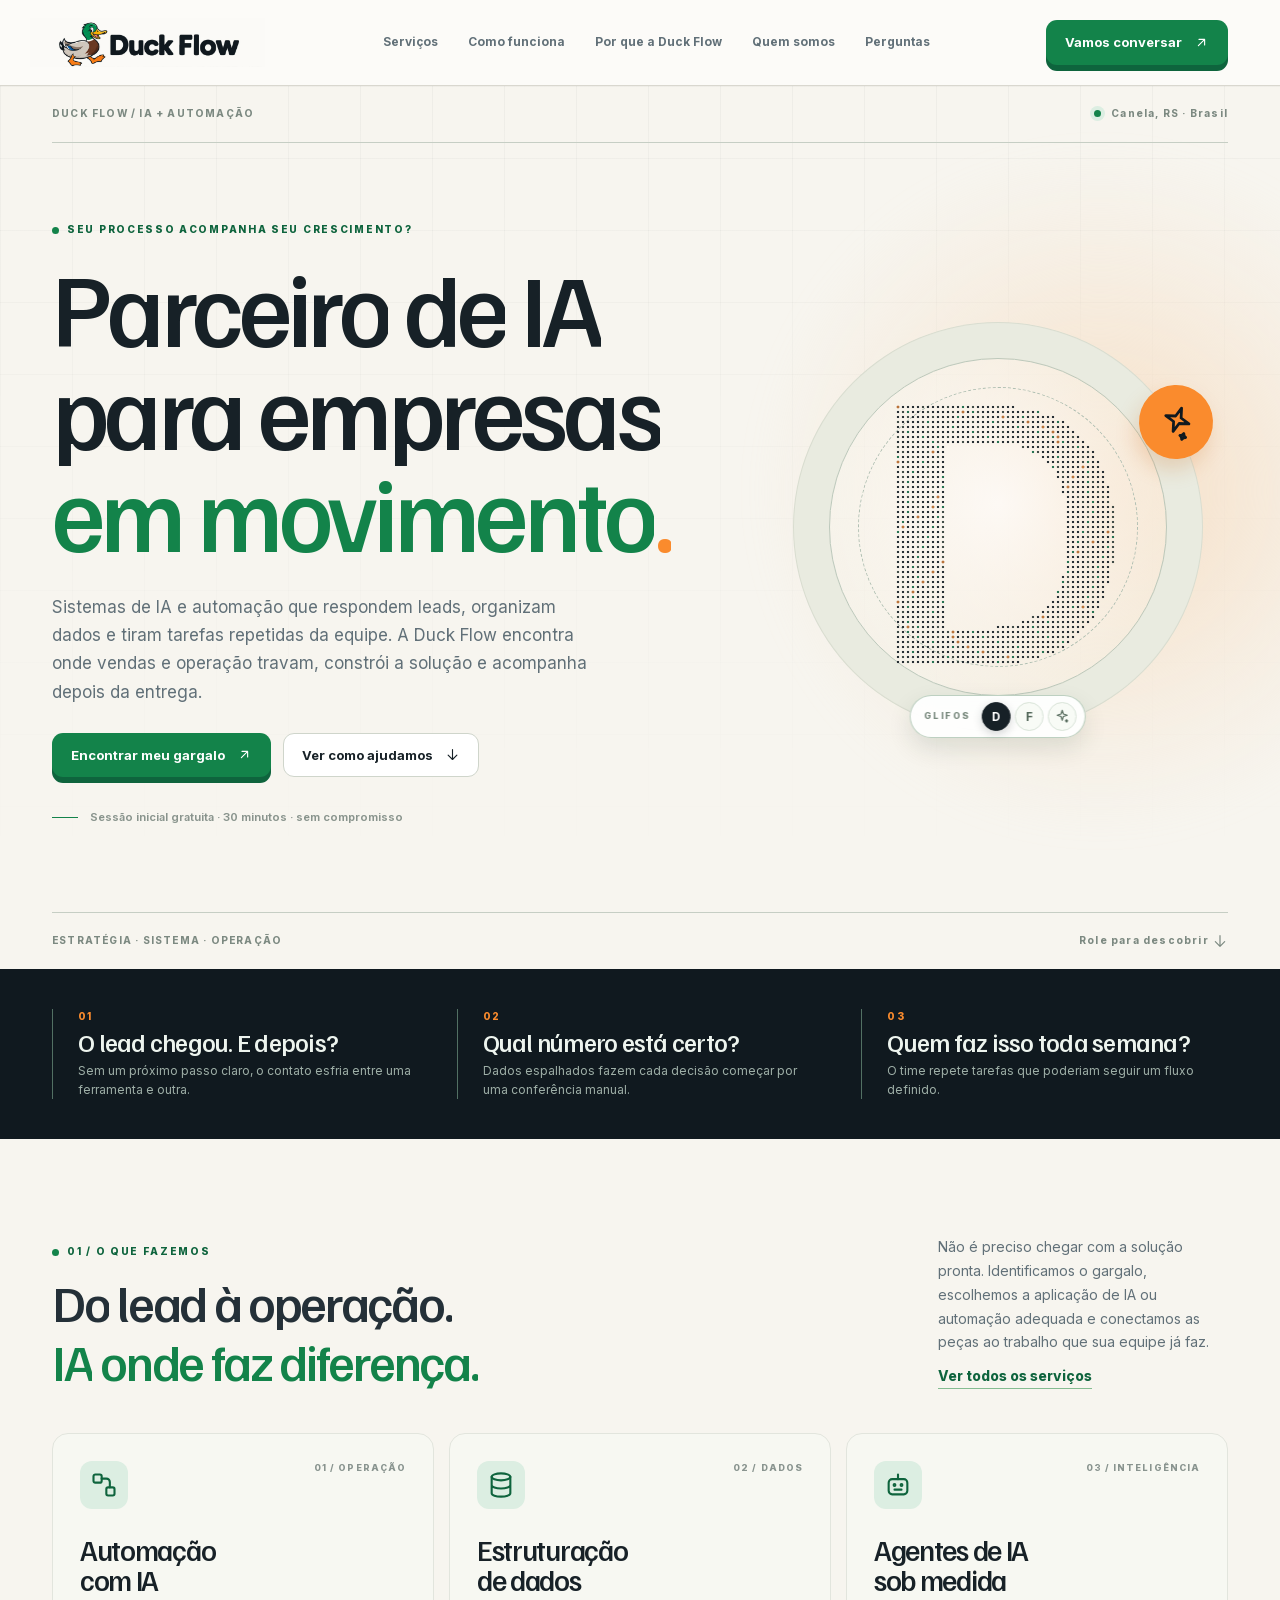
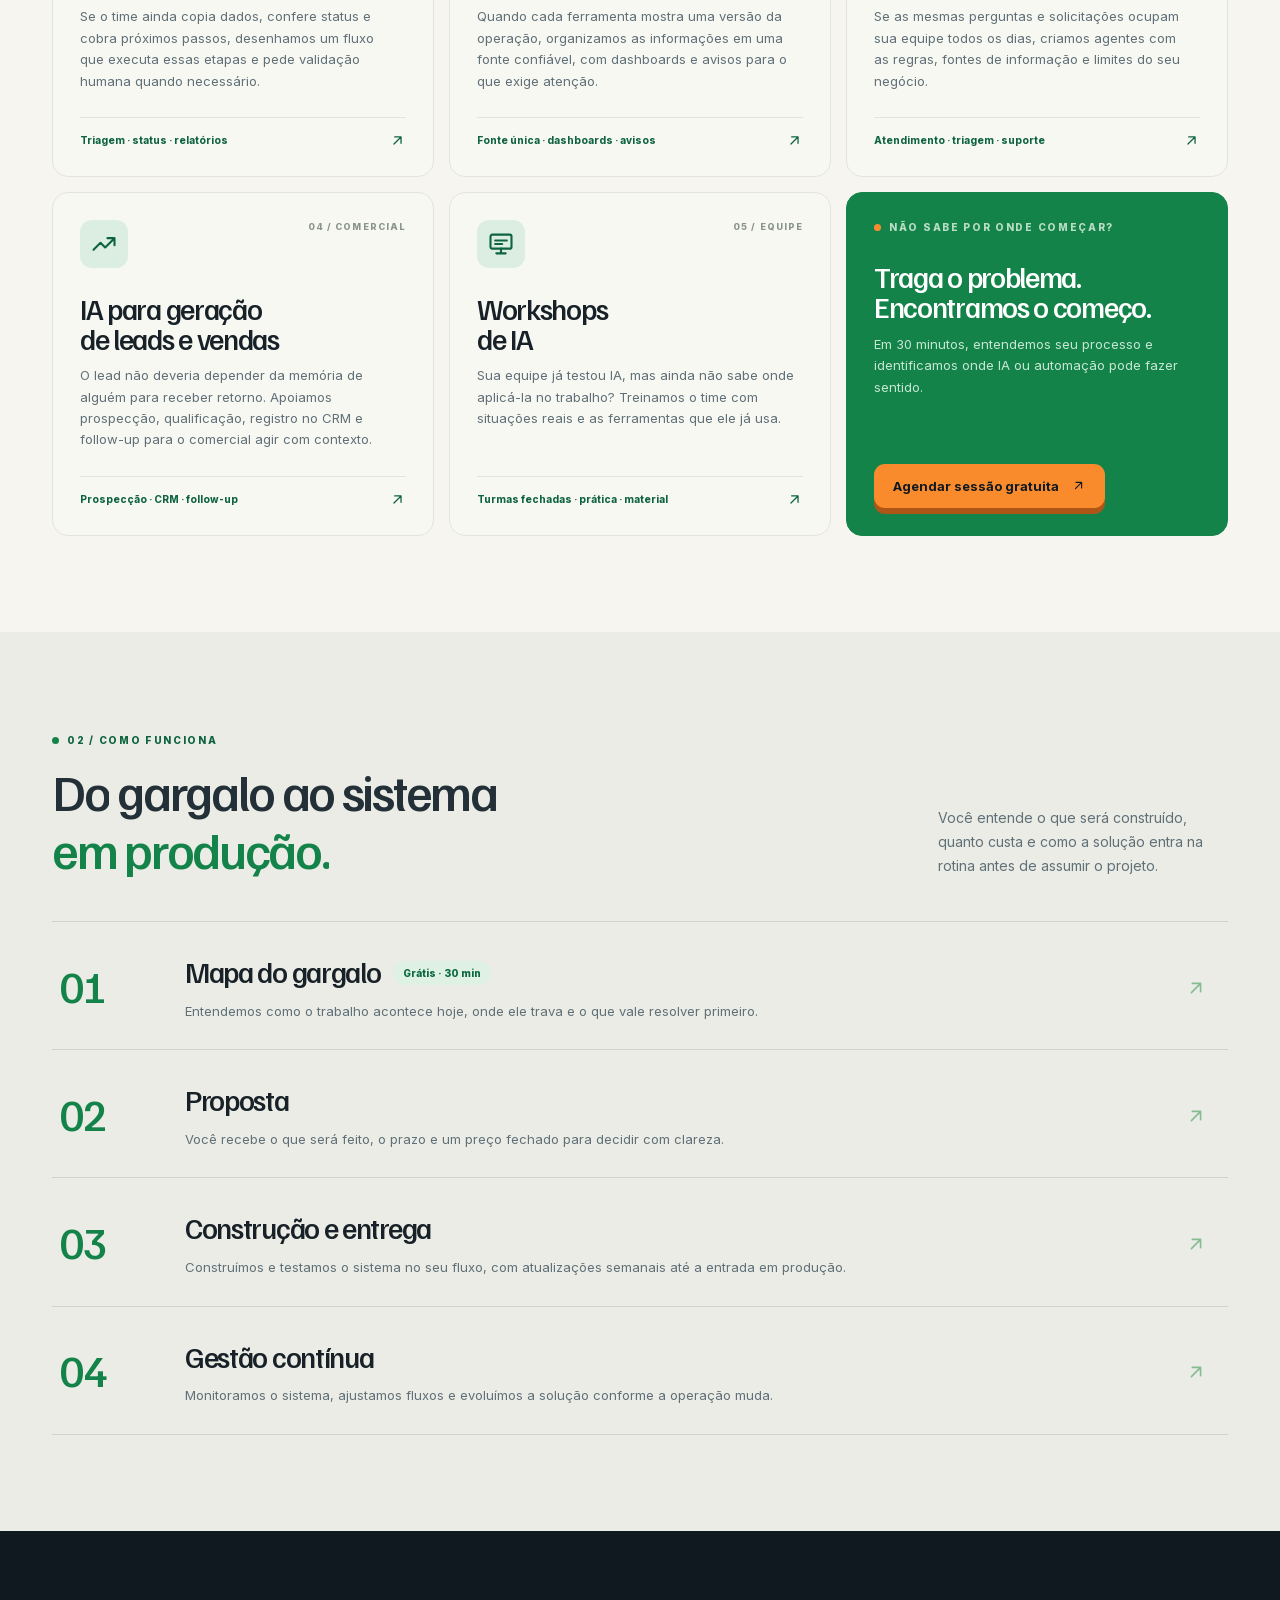
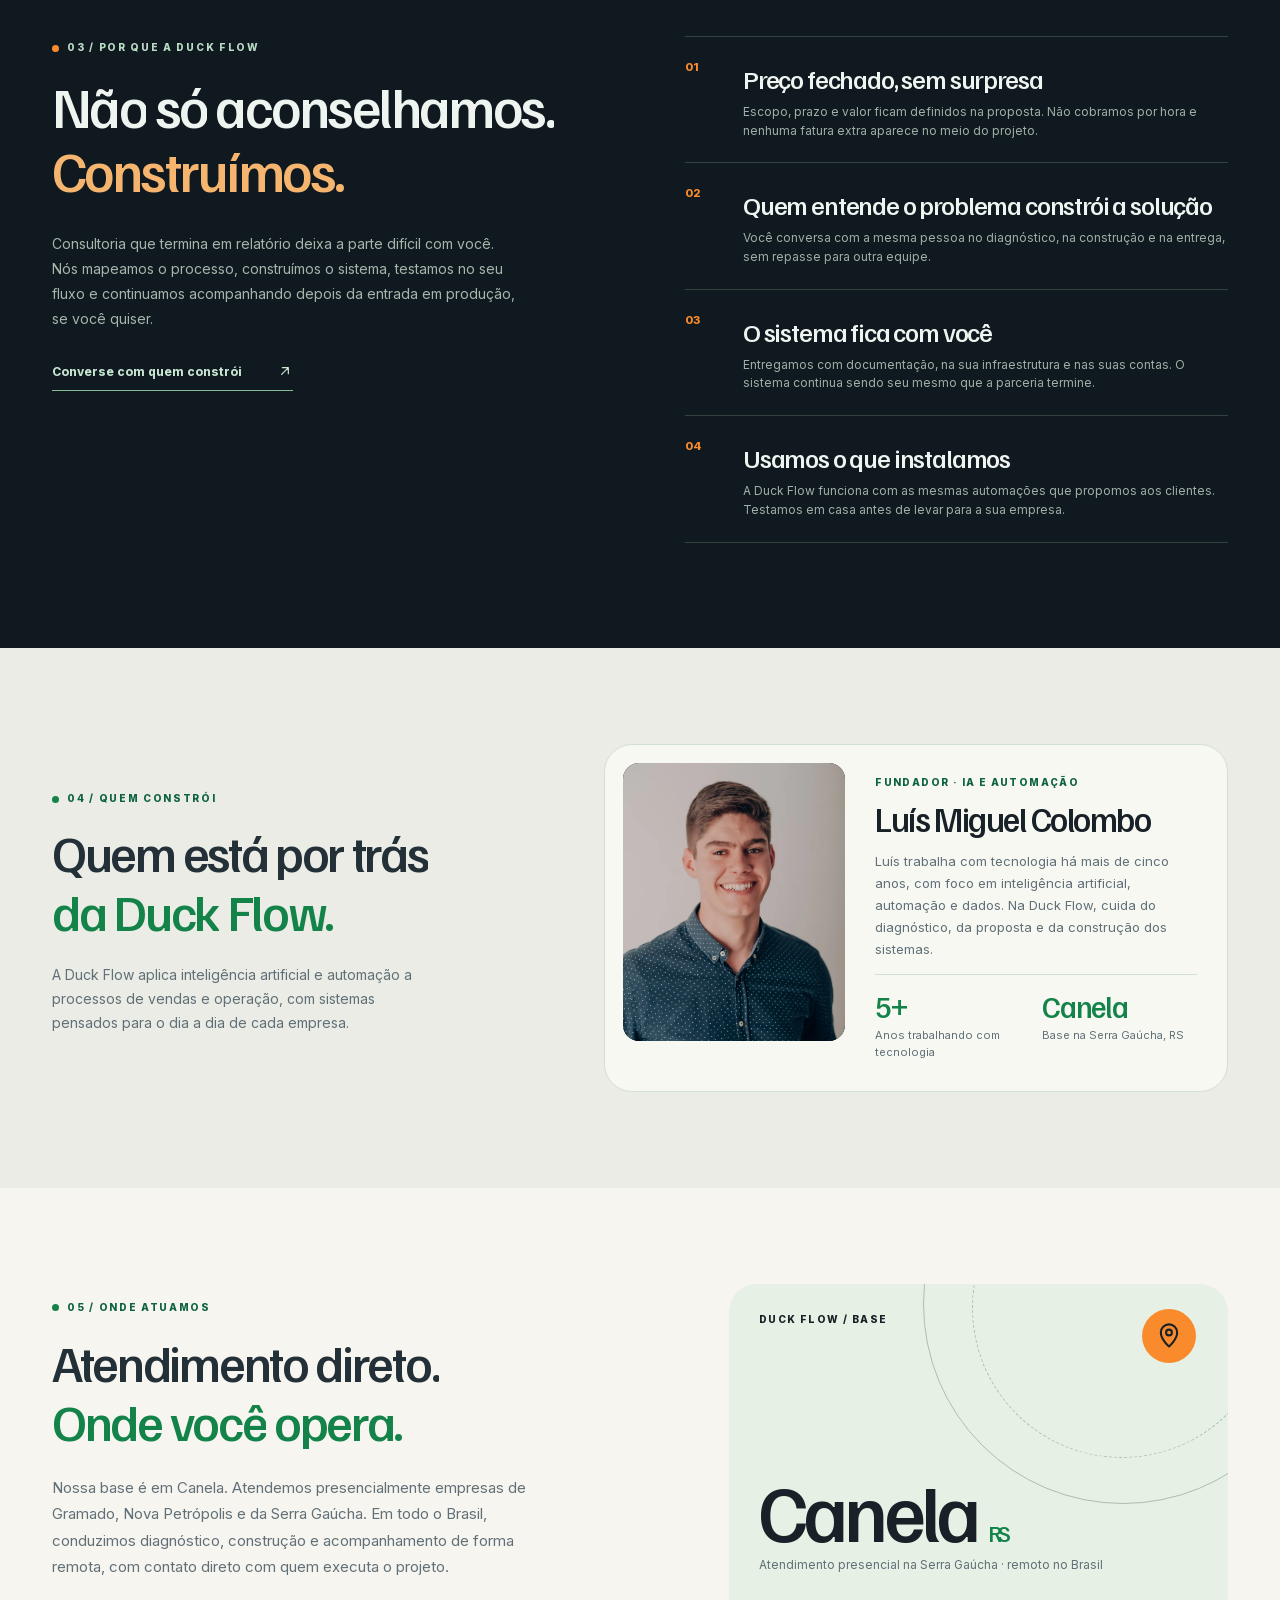
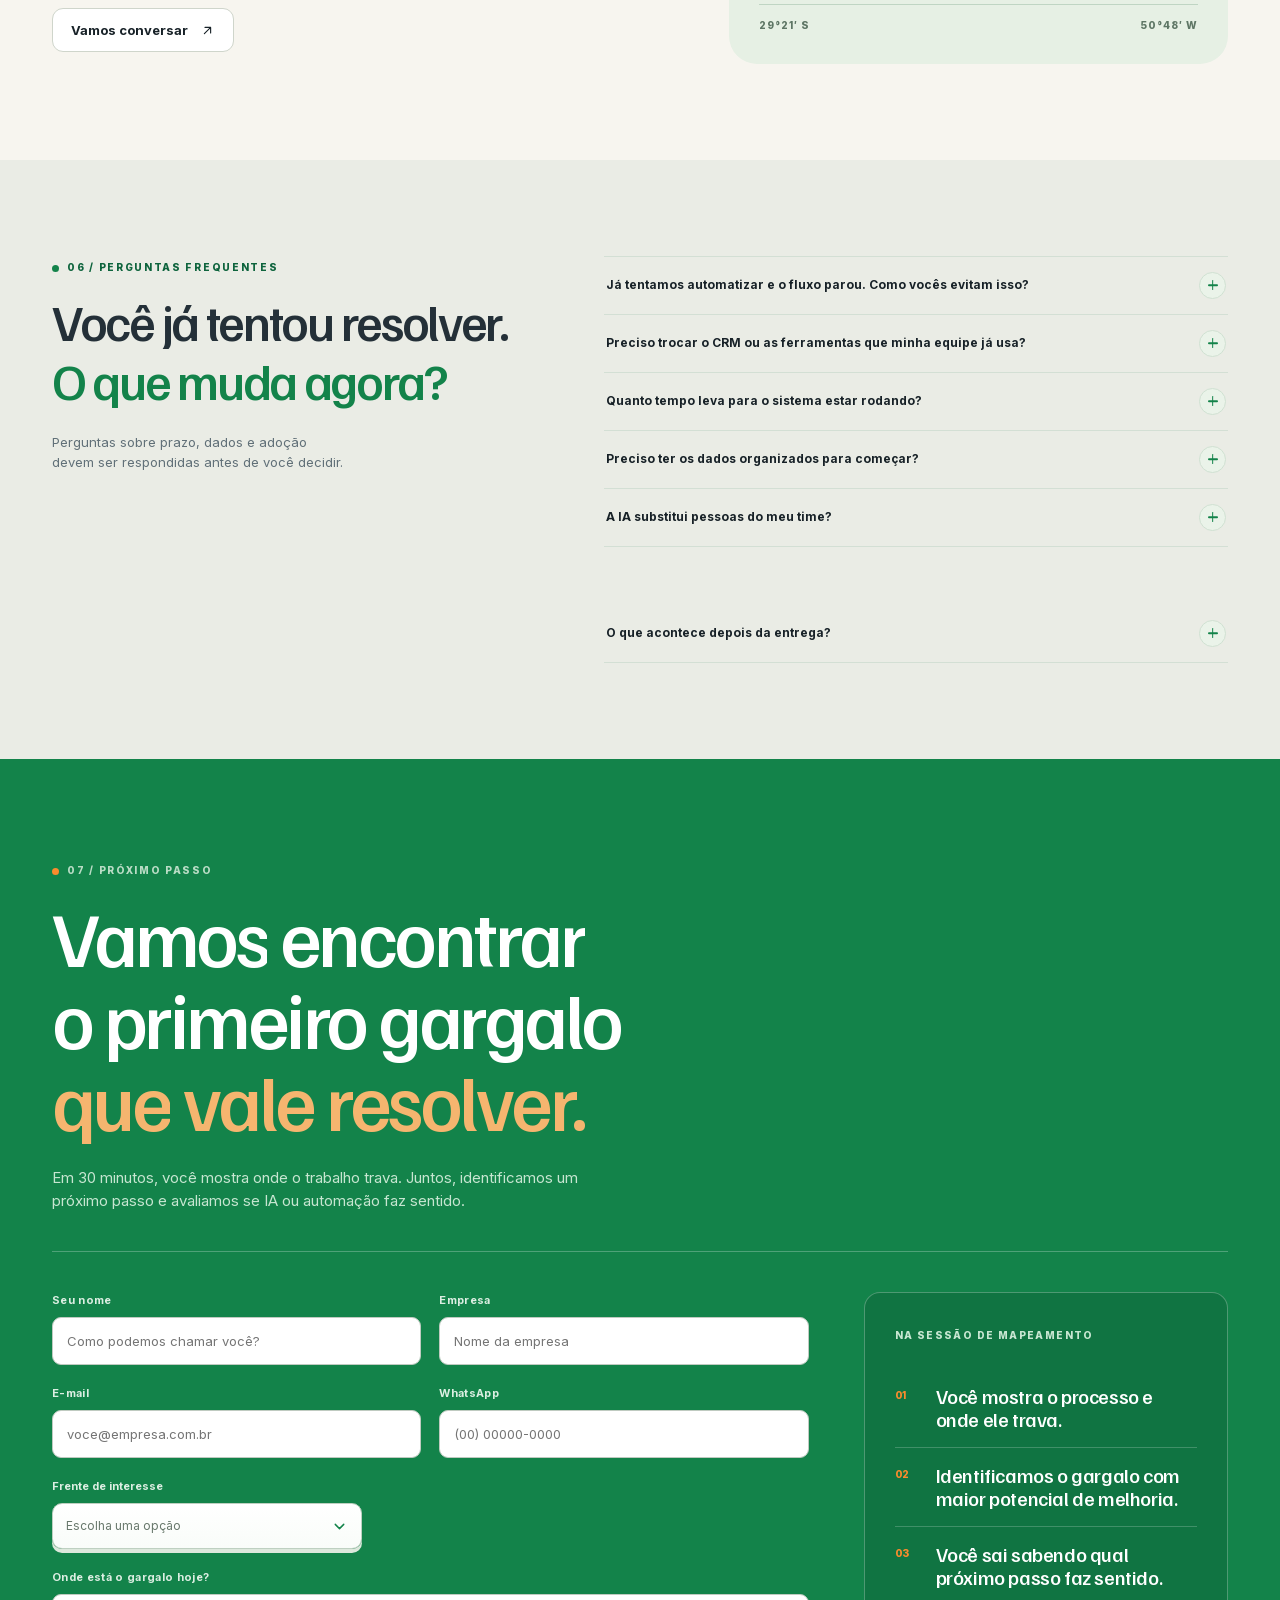
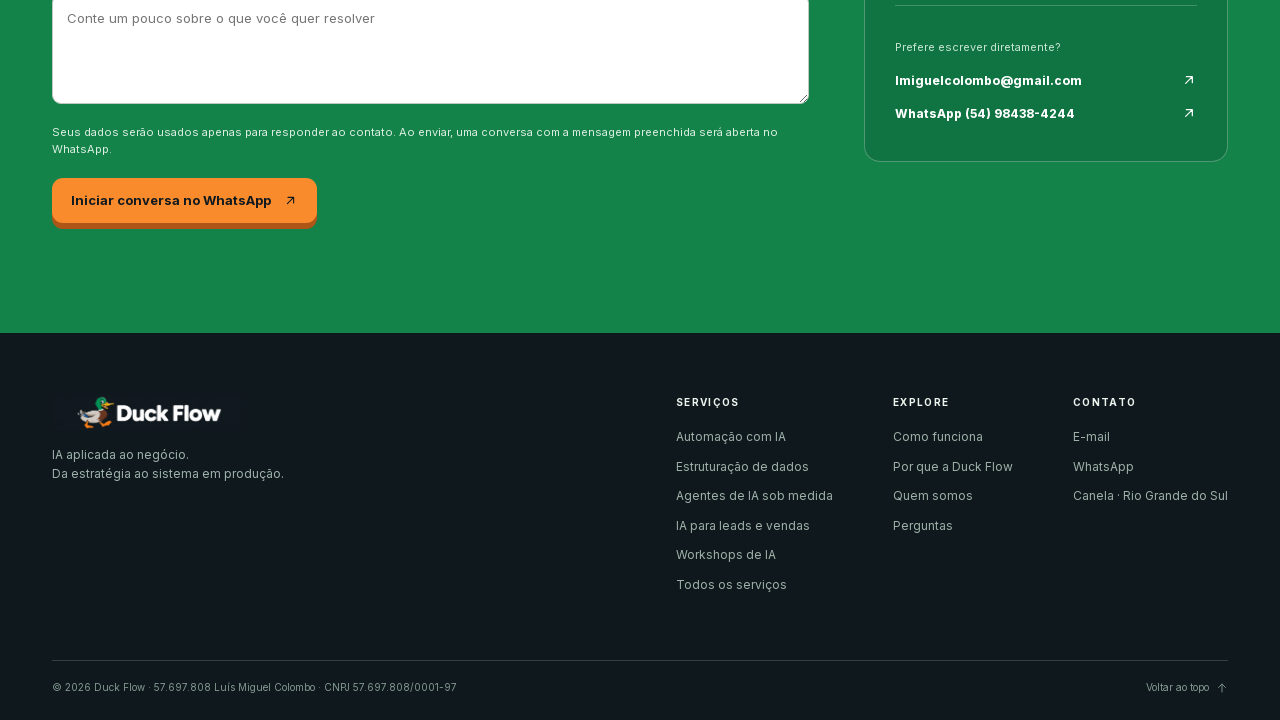
==== commit eb678a86: "Add founder section with photo, service pages, and updated copy - New "Quem constrói" section with f" ====
--- a/index.html
+++ b/index.html
@@ -9,12 +9,16 @@
 <meta name="robots" content="index, follow, max-image-preview:large">
 <meta name="geo.region" content="BR-RS"><meta name="geo.placename" content="Canela, Rio Grande do Sul">
 <link rel="canonical" href="https://duckflow.com.br/">
-<link rel="icon" type="image/webp" href="assets/brand/logo-reduzida-2.webp">
+<link rel="icon" href="favicon.ico" sizes="any" type="image/x-icon">
+<link rel="icon" href="assets/favicons/favicon-32x32.png" sizes="32x32" type="image/png">
+<link rel="icon" href="assets/favicons/favicon-16x16.png" sizes="16x16" type="image/png">
+<link rel="apple-touch-icon" href="assets/favicons/apple-touch-icon.png" sizes="180x180">
+<link rel="manifest" href="assets/favicons/site-manifest.json">
 <link rel="preload" href="assets/brand/familjen-grotesk-latin.woff2" as="font" type="font/woff2" crossorigin>
 <link rel="preload" href="assets/brand/inter-latin.woff2" as="font" type="font/woff2" crossorigin>
 <meta property="og:type" content="website"><meta property="og:locale" content="pt_BR">
 <meta property="og:url" content="https://duckflow.com.br/"><meta property="og:site_name" content="Duck Flow">
-<meta property="og:title" content="Duck Flow — IA e automação para empresas em movimento">
+<meta property="og:title" content="Duck Flow — O parceiro de IA para empresas em movimento">
 <meta property="og:description" content="Leads sem retorno, dados espalhados e tarefas manuais? Encontramos o gargalo e construímos o sistema para resolvê-lo.">
 <meta property="og:image" content="https://duckflow.com.br/assets/brand/logo-com-texto-dark.webp">
 <meta name="twitter:card" content="summary_large_image">
@@ -27,9 +31,9 @@
     }
   }, {once: true});
 }
-</script><link rel="stylesheet" href="assets/css/site.css?v=20260927a">
+</script><link rel="stylesheet" href="assets/css/site.css?v=20260930a">
 <script type="application/ld+json">
-{"@context":"https://schema.org","@graph":[{"@type":"Organization","@id":"https://duckflow.com.br/#organization","name":"Duck Flow","legalName":"57.697.808 Luís Miguel Colombo","url":"https://duckflow.com.br/","email":"lmiguelcolombo@gmail.com","telephone":"+5554984384244","taxID":"57.697.808/0001-97","foundingDate":"2024-10-15","logo":"https://duckflow.com.br/assets/brand/logo-reduzida-2.webp","address":{"@type":"PostalAddress","streetAddress":"Avenida das Américas, 357 — Palace Hotel","addressLocality":"Canela","addressRegion":"RS","postalCode":"95680-534","addressCountry":"BR"},"areaServed":["Canela","Gramado","Nova Petrópolis","Serra Gaúcha","Brasil"]},{"@type":"ProfessionalService","@id":"https://duckflow.com.br/#service","name":"Duck Flow — IA e automação","url":"https://duckflow.com.br/","parentOrganization":{"@id":"https://duckflow.com.br/#organization"},"hasOfferCatalog":{"@type":"OfferCatalog","name":"Serviços de IA e automação","itemListElement":[{"@type":"Offer","itemOffered":{"@type":"Service","name":"Automação com IA"}},{"@type":"Offer","itemOffered":{"@type":"Service","name":"Estruturação de dados"}},{"@type":"Offer","itemOffered":{"@type":"Service","name":"Agentes de IA sob medida"}},{"@type":"Offer","itemOffered":{"@type":"Service","name":"IA para geração de leads e vendas"}},{"@type":"Offer","itemOffered":{"@type":"Service","name":"Workshops de IA"}}]}},{"@type":"WebSite","@id":"https://duckflow.com.br/#website","name":"Duck Flow","url":"https://duckflow.com.br/","inLanguage":"pt-BR","publisher":{"@id":"https://duckflow.com.br/#organization"}}]}
+{"@context":"https://schema.org","@graph":[{"@type":"Organization","@id":"https://duckflow.com.br/#organization","name":"Duck Flow","legalName":"57.697.808 Luís Miguel Colombo","url":"https://duckflow.com.br/","email":"lmiguelcolombo@gmail.com","telephone":"+5554984384244","taxID":"57.697.808/0001-97","foundingDate":"2024-10-15","founder":{"@id":"https://duckflow.com.br/#luis-miguel-colombo"},"logo":"https://duckflow.com.br/assets/brand/logo-reduzida-2.webp","address":{"@type":"PostalAddress","streetAddress":"Avenida das Américas, 357 — Palace Hotel","addressLocality":"Canela","addressRegion":"RS","postalCode":"95680-534","addressCountry":"BR"},"areaServed":["Canela","Gramado","Nova Petrópolis","Serra Gaúcha","Brasil"]},{"@type":"ProfessionalService","@id":"https://duckflow.com.br/#service","name":"Duck Flow — IA e automação","url":"https://duckflow.com.br/","parentOrganization":{"@id":"https://duckflow.com.br/#organization"},"hasOfferCatalog":{"@type":"OfferCatalog","name":"Serviços de IA e automação","itemListElement":[{"@type":"Offer","itemOffered":{"@type":"Service","name":"Automação com IA","url":"https://duckflow.com.br/servicos/automacao-com-ia/"}},{"@type":"Offer","itemOffered":{"@type":"Service","name":"Estruturação de dados","url":"https://duckflow.com.br/servicos/estruturacao-de-dados/"}},{"@type":"Offer","itemOffered":{"@type":"Service","name":"Agentes de IA sob medida","url":"https://duckflow.com.br/servicos/agentes-de-ia/"}},{"@type":"Offer","itemOffered":{"@type":"Service","name":"IA para geração de leads e vendas","url":"https://duckflow.com.br/servicos/ia-para-vendas/"}},{"@type":"Offer","itemOffered":{"@type":"Service","name":"Workshops de IA","url":"https://duckflow.com.br/servicos/workshops-de-ia/"}}]}},{"@type":"Person","@id":"https://duckflow.com.br/#luis-miguel-colombo","name":"Luís Miguel Colombo","image":"https://duckflow.com.br/assets/team/luis-miguel.webp","jobTitle":"Fundador","worksFor":{"@id":"https://duckflow.com.br/#organization"},"knowsAbout":["Inteligência artificial","Automação de processos","Agentes de IA"]},{"@type":"WebSite","@id":"https://duckflow.com.br/#website","name":"Duck Flow","url":"https://duckflow.com.br/","inLanguage":"pt-BR","publisher":{"@id":"https://duckflow.com.br/#organization"}}]}
 </script>
 </head>
 <body>
@@ -49,32 +53,35 @@
 <a class="skip-link" href="#conteudo">Pular para o conteúdo</a>
 <header class="site-header" id="topo"><div class="container header-inner">
 <a class="brand" href="#topo" aria-label="Duck Flow, voltar ao início"><img src="assets/brand/logo-com-texto-white.webp" width="1600" height="332" alt="Duck Flow"></a>
-<nav class="main-nav" id="main-nav" aria-label="Navegação principal"><a href="#servicos">Serviços</a><a href="#como-funciona">Como funciona</a><a href="#diferenciais">Por que a Duck Flow</a><a href="#perguntas">Perguntas</a></nav>
+<nav class="main-nav" id="main-nav" aria-label="Navegação principal"><a href="#servicos">Serviços</a><a href="#como-funciona">Como funciona</a><a href="#diferenciais">Por que a Duck Flow</a><a href="#quem-somos">Quem somos</a><a href="#perguntas">Perguntas</a></nav>
 <a class="button button-primary header-cta" href="#contato">Vamos conversar <svg class="icon" aria-hidden="true" focusable="false"><use href="#icon-arrow-up-right"></use></svg></a>
 <button class="menu-toggle" type="button" aria-controls="main-nav" aria-expanded="false" aria-label="Abrir menu"><span></span><span></span></button>
 </div></header>
 <main id="conteudo">
 <section class="hero" aria-labelledby="hero-title"><div class="container">
 <div class="hero-topline"><span>DUCK FLOW / IA + AUTOMAÇÃO</span><span><i class="live-dot" aria-hidden="true"></i> Canela, RS · Brasil</span></div>
-<div class="hero-grid"><div class="hero-content"><span class="eyebrow">Seu processo acompanha seu crescimento?</span><h1 id="hero-title" data-text-reveal>IA e automação<br>para empresas<br><em>em movimento</em><span class="hero-period">.</span></h1><p class="hero-lede" data-text-fade>Leads sem retorno, dados espalhados e tarefas repetidas tomam tempo da sua equipe. A Duck Flow conecta ferramentas e constrói sistemas de IA para vendas e operação funcionarem com menos improviso.</p><div class="hero-actions"><a class="button button-primary" href="#contato">Encontrar meu gargalo <svg class="icon" aria-hidden="true" focusable="false"><use href="#icon-arrow-up-right"></use></svg></a><a class="button button-outline" href="#servicos">Ver como ajudamos <svg class="icon" aria-hidden="true" focusable="false"><use href="#icon-arrow-down"></use></svg></a></div><p class="hero-note"><span class="note-line"></span> Sessão inicial gratuita · 30 minutos · sem compromisso</p></div>
+<div class="hero-grid"><div class="hero-content"><span class="eyebrow">Seu processo acompanha seu crescimento?</span><h1 id="hero-title" data-text-reveal>Parceiro de IA<br>para empresas<br><em>em movimento</em><span class="hero-period">.</span></h1><p class="hero-lede" data-text-fade>Sistemas de IA e automação que respondem leads, organizam dados e tiram tarefas repetidas da equipe. A Duck Flow encontra onde vendas e operação travam, constrói a solução e acompanha depois da entrega.</p><div class="hero-actions"><a class="button button-primary" href="#contato">Encontrar meu gargalo <svg class="icon" aria-hidden="true" focusable="false"><use href="#icon-arrow-up-right"></use></svg></a><a class="button button-outline" href="#servicos">Ver como ajudamos <svg class="icon" aria-hidden="true" focusable="false"><use href="#icon-arrow-down"></use></svg></a></div><p class="hero-note"><span class="note-line"></span> Sessão inicial gratuita · 30 minutos · sem compromisso</p></div>
 <div class="hero-art"><canvas class="glyph-canvas" id="glyphCanvas" width="660" height="660" role="img" aria-label="Letra D formada por partículas escuras"></canvas><div class="art-orbit" aria-hidden="true"><svg class="icon" aria-hidden="true" focusable="false"><use href="#icon-sparkle"></use></svg></div><div class="hero-glyph-toolbar"><span>GLIFOS</span><div class="glyph-controls" role="group" aria-label="Escolher letra em destaque"><button type="button" data-glyph="D" aria-pressed="true" aria-label="Mostrar letra D">D</button><button type="button" data-glyph="F" aria-pressed="false" aria-label="Mostrar letra F">F</button><button type="button" data-glyph="✦" aria-pressed="false" aria-label="Mostrar estrela"><svg class="icon" aria-hidden="true" focusable="false"><use href="#icon-sparkle"></use></svg></button></div></div></div></div>
 <div class="hero-bottom"><span>ESTRATÉGIA · SISTEMA · OPERAÇÃO</span><a href="#visao">Role para descobrir <svg class="icon" aria-hidden="true" focusable="false"><use href="#icon-arrow-down"></use></svg></a></div></div></section>
 <section class="signal-strip" id="visao" aria-label="Gargalos que resolvemos"><div class="container signal-grid"><div><span class="signal-number">01</span><strong>O lead chegou. E depois?</strong><p>Sem um próximo passo claro, o contato esfria entre uma ferramenta e outra.</p></div><div><span class="signal-number">02</span><strong>Qual número está certo?</strong><p>Dados espalhados fazem cada decisão começar por uma conferência manual.</p></div><div><span class="signal-number">03</span><strong>Quem faz isso toda semana?</strong><p>O time repete tarefas que poderiam seguir um fluxo definido.</p></div></div></section>
 <section class="section services" id="servicos" aria-labelledby="servicos-title"><div class="container">
-<div class="section-heading" data-text-fade-child><div><span class="eyebrow">01 / O que fazemos</span><h2 id="servicos-title" data-text-reveal>Do lead à operação.<br><em>IA onde faz diferença.</em></h2></div><p>Não é preciso chegar com a solução pronta. Identificamos o gargalo, escolhemos a aplicação de IA ou automação adequada e conectamos as peças ao trabalho que sua equipe já faz.</p></div>
+<div class="section-heading" data-text-fade-child><div><span class="eyebrow">01 / O que fazemos</span><h2 id="servicos-title" data-text-reveal>Do lead à operação.<br><em>IA onde faz diferença.</em></h2></div><p>Não é preciso chegar com a solução pronta. Identificamos o gargalo, escolhemos a aplicação de IA ou automação adequada e conectamos as peças ao trabalho que sua equipe já faz. <a class="inline-link" href="servicos/">Ver todos os serviços</a></p></div>
 <div class="service-grid">
-<article class="service-card"><div class="card-top"><span class="service-icon"><svg class="icon" aria-hidden="true" focusable="false"><use href="#icon-workflow"></use></svg></span><span>01 / OPERAÇÃO</span></div><h3>Automação<br>com IA</h3><p>Se o time ainda copia dados, confere status e cobra próximos passos, desenhamos um fluxo que executa essas etapas e pede validação humana quando necessário.</p><div class="card-foot">Triagem · status · relatórios <svg class="icon" aria-hidden="true" focusable="false"><use href="#icon-arrow-up-right"></use></svg></div></article>
-<article class="service-card"><div class="card-top"><span class="service-icon"><svg class="icon" aria-hidden="true" focusable="false"><use href="#icon-database"></use></svg></span><span>02 / DADOS</span></div><h3>Estruturação<br>de dados</h3><p>Quando cada ferramenta mostra uma versão da operação, organizamos as informações em uma fonte confiável, com dashboards e avisos para o que exige atenção.</p><div class="card-foot">Fonte única · dashboards · avisos <svg class="icon" aria-hidden="true" focusable="false"><use href="#icon-arrow-up-right"></use></svg></div></article>
-<article class="service-card"><div class="card-top"><span class="service-icon"><svg class="icon" aria-hidden="true" focusable="false"><use href="#icon-bot"></use></svg></span><span>03 / INTELIGÊNCIA</span></div><h3>Agentes de IA<br>sob medida</h3><p>Se as mesmas perguntas e solicitações ocupam sua equipe todos os dias, criamos agentes com as regras, fontes de informação e limites do seu negócio.</p><div class="card-foot">Atendimento · triagem · suporte <svg class="icon" aria-hidden="true" focusable="false"><use href="#icon-arrow-up-right"></use></svg></div></article>
-<article class="service-card"><div class="card-top"><span class="service-icon"><svg class="icon" aria-hidden="true" focusable="false"><use href="#icon-trend"></use></svg></span><span>04 / COMERCIAL</span></div><h3>IA para geração<br>de leads e vendas</h3><p>O lead não deveria depender da memória de alguém para receber retorno. Apoiamos prospecção, qualificação, registro no CRM e follow-up para o comercial agir com contexto.</p><div class="card-foot">Prospecção · CRM · follow-up <svg class="icon" aria-hidden="true" focusable="false"><use href="#icon-arrow-up-right"></use></svg></div></article>
-<article class="service-card"><div class="card-top"><span class="service-icon"><svg class="icon" aria-hidden="true" focusable="false"><use href="#icon-workshop"></use></svg></span><span>05 / EQUIPE</span></div><h3>Workshops<br>de IA</h3><p>Sua equipe já testou IA, mas ainda não sabe onde aplicá-la no trabalho? Treinamos o time com situações reais e as ferramentas que ele já usa.</p><div class="card-foot">Turmas fechadas · prática · material <svg class="icon" aria-hidden="true" focusable="false"><use href="#icon-arrow-up-right"></use></svg></div></article>
+<article class="service-card"><div class="card-top"><span class="service-icon"><svg class="icon" aria-hidden="true" focusable="false"><use href="#icon-workflow"></use></svg></span><span>01 / OPERAÇÃO</span></div><h3><a href="servicos/automacao-com-ia/">Automação<br>com IA</a></h3><p>Se o time ainda copia dados, confere status e cobra próximos passos, desenhamos um fluxo que executa essas etapas e pede validação humana quando necessário.</p><div class="card-foot">Triagem · status · relatórios <svg class="icon" aria-hidden="true" focusable="false"><use href="#icon-arrow-up-right"></use></svg></div></article>
+<article class="service-card"><div class="card-top"><span class="service-icon"><svg class="icon" aria-hidden="true" focusable="false"><use href="#icon-database"></use></svg></span><span>02 / DADOS</span></div><h3><a href="servicos/estruturacao-de-dados/">Estruturação<br>de dados</a></h3><p>Quando cada ferramenta mostra uma versão da operação, organizamos as informações em uma fonte confiável, com dashboards e avisos para o que exige atenção.</p><div class="card-foot">Fonte única · dashboards · avisos <svg class="icon" aria-hidden="true" focusable="false"><use href="#icon-arrow-up-right"></use></svg></div></article>
+<article class="service-card"><div class="card-top"><span class="service-icon"><svg class="icon" aria-hidden="true" focusable="false"><use href="#icon-bot"></use></svg></span><span>03 / INTELIGÊNCIA</span></div><h3><a href="servicos/agentes-de-ia/">Agentes de IA<br>sob medida</a></h3><p>Se as mesmas perguntas e solicitações ocupam sua equipe todos os dias, criamos agentes com as regras, fontes de informação e limites do seu negócio.</p><div class="card-foot">Atendimento · triagem · suporte <svg class="icon" aria-hidden="true" focusable="false"><use href="#icon-arrow-up-right"></use></svg></div></article>
+<article class="service-card"><div class="card-top"><span class="service-icon"><svg class="icon" aria-hidden="true" focusable="false"><use href="#icon-trend"></use></svg></span><span>04 / COMERCIAL</span></div><h3><a href="servicos/ia-para-vendas/">IA para geração<br>de leads e vendas</a></h3><p>O lead não deveria depender da memória de alguém para receber retorno. Apoiamos prospecção, qualificação, registro no CRM e follow-up para o comercial agir com contexto.</p><div class="card-foot">Prospecção · CRM · follow-up <svg class="icon" aria-hidden="true" focusable="false"><use href="#icon-arrow-up-right"></use></svg></div></article>
+<article class="service-card"><div class="card-top"><span class="service-icon"><svg class="icon" aria-hidden="true" focusable="false"><use href="#icon-workshop"></use></svg></span><span>05 / EQUIPE</span></div><h3><a href="servicos/workshops-de-ia/">Workshops<br>de IA</a></h3><p>Sua equipe já testou IA, mas ainda não sabe onde aplicá-la no trabalho? Treinamos o time com situações reais e as ferramentas que ele já usa.</p><div class="card-foot">Turmas fechadas · prática · material <svg class="icon" aria-hidden="true" focusable="false"><use href="#icon-arrow-up-right"></use></svg></div></article>
 <article class="service-card service-card-cta"><span class="eyebrow light">Não sabe por onde começar?</span><h3>Traga o problema.<br>Encontramos o começo.</h3><p>Em 30 minutos, entendemos seu processo e identificamos onde IA ou automação pode fazer sentido.</p><a class="button button-orange" href="#contato">Agendar sessão gratuita <svg class="icon" aria-hidden="true" focusable="false"><use href="#icon-arrow-up-right"></use></svg></a></article>
 </div></div></section>
 <section class="section approach" id="como-funciona" aria-labelledby="processo-title"><div class="container"><div class="section-heading" data-text-fade-child><div><span class="eyebrow">02 / Como funciona</span><h2 id="processo-title" data-text-reveal>Do gargalo ao sistema<br><em>em produção.</em></h2></div><p>Você entende o que será construído, quanto custa e como a solução entra na rotina antes de assumir o projeto.</p></div>
 <div class="process-list"><article><span class="process-num">01</span><div><h3>Mapa do gargalo <span class="pill">Grátis · 30 min</span></h3><p>Entendemos como o trabalho acontece hoje, onde ele trava e o que vale resolver primeiro.</p></div><span class="process-arrow" aria-hidden="true"><svg class="icon" aria-hidden="true" focusable="false"><use href="#icon-arrow-up-right"></use></svg></span></article><article><span class="process-num">02</span><div><h3>Proposta</h3><p>Você recebe o que será feito, o prazo e um preço fechado para decidir com clareza.</p></div><span class="process-arrow" aria-hidden="true"><svg class="icon" aria-hidden="true" focusable="false"><use href="#icon-arrow-up-right"></use></svg></span></article><article><span class="process-num">03</span><div><h3>Construção e entrega</h3><p>Construímos e testamos o sistema no seu fluxo, com atualizações semanais até a entrada em produção.</p></div><span class="process-arrow" aria-hidden="true"><svg class="icon" aria-hidden="true" focusable="false"><use href="#icon-arrow-up-right"></use></svg></span></article><article><span class="process-num">04</span><div><h3>Gestão contínua</h3><p>Monitoramos o sistema, ajustamos fluxos e evoluímos a solução conforme a operação muda.</p></div><span class="process-arrow" aria-hidden="true"><svg class="icon" aria-hidden="true" focusable="false"><use href="#icon-arrow-up-right"></use></svg></span></article></div></div></section>
-<section class="dark-panel" id="diferenciais" aria-labelledby="diferenciais-title"><div class="container dark-grid"><div class="dark-intro" data-text-fade-child><span class="eyebrow light">03 / Por que a Duck Flow</span><h2 id="diferenciais-title" data-text-reveal>Tecnologia é o meio.<br><em>Seu processo</em><br>é o ponto de partida.</h2><p>Talvez você já tenha testado ferramentas que não entraram na rotina. Começamos pelo processo, definimos o que a solução precisa fazer e entregamos o sistema documentado na sua infraestrutura.</p><a class="text-link" href="#contato">Converse com quem constrói <svg class="icon" aria-hidden="true" focusable="false"><use href="#icon-arrow-up-right"></use></svg></a></div><div class="advantage-list"><article><span>01</span><div><h3>Preço fechado por projeto</h3><p>Escopo, prazo e valor definidos na proposta, antes de começar.</p></div></article><article><span>02</span><div><h3>Contato direto com o time</h3><p>Quem entende o problema participa também da construção e da entrega.</p></div></article><article><span>03</span><div><h3>O sistema fica com você</h3><p>Entrega documentada na sua infraestrutura, com caminho claro para acompanhamento e evolução.</p></div></article><article><span>04</span><div><h3>Aplicação na prática</h3><p>Antes de sugerir IA, identificamos a tarefa, quem a executa e o resultado que precisa melhorar.</p></div></article></div></div></section>
-<section class="section region" aria-labelledby="regiao-title"><div class="container region-grid"><div><span class="eyebrow">04 / Onde atuamos</span><h2 id="regiao-title" data-text-reveal>Atendimento direto.<br><em>Onde você opera.</em></h2><p>Nossa base é em Canela. Atendemos presencialmente empresas de Gramado, Nova Petrópolis e da Serra Gaúcha. Em todo o Brasil, conduzimos diagnóstico, construção e acompanhamento de forma remota, com contato direto com quem executa o projeto.</p><a class="button button-outline" href="#contato">Vamos conversar <svg class="icon" aria-hidden="true" focusable="false"><use href="#icon-arrow-up-right"></use></svg></a></div><div class="region-card"><span class="region-card-top">DUCK FLOW / BASE</span><div class="region-symbol"><svg class="icon" aria-hidden="true" focusable="false"><use href="#icon-location"></use></svg></div><strong>Canela <span>RS</span></strong><p>Atendimento presencial na Serra Gaúcha · remoto no Brasil</p><div class="region-card-bottom"><span>29°21′ S</span><span>50°48′ W</span></div></div></div></section>
-<section class="section faq-section" id="perguntas" aria-labelledby="faq-title"><div class="container faq-grid"><div><span class="eyebrow">05 / Perguntas frequentes</span><h2 id="faq-title" data-text-reveal>Você já tentou resolver.<br><em>O que muda agora?</em></h2><p>Perguntas sobre prazo, dados e adoção devem ser respondidas antes de você decidir.</p></div><div class="faq-list">
+<section class="dark-panel" id="diferenciais" aria-labelledby="diferenciais-title"><div class="container dark-grid"><div class="dark-intro" data-text-fade-child><span class="eyebrow light">03 / Por que a Duck Flow</span><h2 id="diferenciais-title" data-text-reveal>Não só aconselhamos.<br><em>Construímos.</em></h2><p>Consultoria que termina em relatório deixa a parte difícil com você. Nós mapeamos o processo, construímos o sistema, testamos no seu fluxo e continuamos acompanhando depois da entrada em produção, se você quiser.</p><a class="text-link" href="#contato">Converse com quem constrói <svg class="icon" aria-hidden="true" focusable="false"><use href="#icon-arrow-up-right"></use></svg></a></div><div class="advantage-list"><article><span>01</span><div><h3>Preço fechado, sem surpresa</h3><p>Escopo, prazo e valor ficam definidos na proposta. Não cobramos por hora e nenhuma fatura extra aparece no meio do projeto.</p></div></article><article><span>02</span><div><h3>Quem entende o problema constrói a solução</h3><p>Você conversa com a mesma pessoa no diagnóstico, na construção e na entrega, sem repasse para outra equipe.</p></div></article><article><span>03</span><div><h3>O sistema fica com você</h3><p>Entregamos com documentação, na sua infraestrutura e nas suas contas. O sistema continua sendo seu mesmo que a parceria termine.</p></div></article><article><span>04</span><div><h3>Usamos o que instalamos</h3><p>A Duck Flow funciona com as mesmas automações que propomos aos clientes. Testamos em casa antes de levar para a sua empresa.</p></div></article></div></div></section>
+<section class="section team" id="quem-somos" aria-labelledby="time-title"><div class="container team-grid"><div class="team-intro"><span class="eyebrow">04 / Quem constrói</span><h2 id="time-title" data-text-reveal>Quem está por trás<br><em>da Duck Flow.</em></h2><p>A Duck Flow aplica inteligência artificial e automação a processos de vendas e operação, com sistemas pensados para o dia a dia de cada empresa.</p></div>
+<article class="team-card"><div class="team-photo">
+<img src="assets/team/luis-miguel.webp" width="800" height="1000" alt="Luís Miguel Colombo, fundador da Duck Flow" loading="lazy"></div><div class="team-body"><span class="team-role">Fundador · IA e automação</span><h3>Luís Miguel Colombo</h3><p>Luís trabalha com tecnologia há mais de cinco anos, com foco em inteligência artificial, automação e dados. Na Duck Flow, cuida do diagnóstico, da proposta e da construção dos sistemas.</p><dl class="team-facts"><div><dt>5+</dt><dd>Anos trabalhando com tecnologia</dd></div><div><dt>Canela</dt><dd>Base na Serra Gaúcha, RS</dd></div></dl></div></article></div></section>
+<section class="section region" aria-labelledby="regiao-title"><div class="container region-grid"><div><span class="eyebrow">05 / Onde atuamos</span><h2 id="regiao-title" data-text-reveal>Atendimento direto.<br><em>Onde você opera.</em></h2><p>Nossa base é em Canela. Atendemos presencialmente empresas de Gramado, Nova Petrópolis e da Serra Gaúcha. Em todo o Brasil, conduzimos diagnóstico, construção e acompanhamento de forma remota, com contato direto com quem executa o projeto.</p><a class="button button-outline" href="#contato">Vamos conversar <svg class="icon" aria-hidden="true" focusable="false"><use href="#icon-arrow-up-right"></use></svg></a></div><div class="region-card"><span class="region-card-top">DUCK FLOW / BASE</span><div class="region-symbol"><svg class="icon" aria-hidden="true" focusable="false"><use href="#icon-location"></use></svg></div><strong>Canela <span>RS</span></strong><p>Atendimento presencial na Serra Gaúcha · remoto no Brasil</p><div class="region-card-bottom"><span>29°21′ S</span><span>50°48′ W</span></div></div></div></section>
+<section class="section faq-section" id="perguntas" aria-labelledby="faq-title"><div class="container faq-grid"><div><span class="eyebrow">06 / Perguntas frequentes</span><h2 id="faq-title" data-text-reveal>Você já tentou resolver.<br><em>O que muda agora?</em></h2><p>Perguntas sobre prazo, dados e adoção devem ser respondidas antes de você decidir.</p></div><div class="faq-list">
 <div class="faq-row"><button class="faq-q" type="button" id="faq-q-6" aria-expanded="false" aria-controls="faq-a-6"><span>Já tentamos automatizar e o fluxo parou. Como vocês evitam isso?</span><span class="faq-icon" aria-hidden="true"></span></button><div class="faq-answer" id="faq-a-6" role="region" aria-labelledby="faq-q-6" aria-hidden="true"><div class="faq-answer-inner"><p>Começamos pelo processo e pelas regras que a equipe realmente usa. Depois, construímos e testamos o fluxo antes de colocá-lo em produção. A entrega inclui documentação; monitoramento e evolução podem continuar em uma gestão opcional.</p></div></div></div>
 <div class="faq-row"><button class="faq-q" type="button" id="faq-q-7" aria-expanded="false" aria-controls="faq-a-7"><span>Preciso trocar o CRM ou as ferramentas que minha equipe já usa?</span><span class="faq-icon" aria-hidden="true"></span></button><div class="faq-answer" id="faq-a-7" role="region" aria-labelledby="faq-q-7" aria-hidden="true"><div class="faq-answer-inner"><p>O primeiro passo é entender o que você já usa. A proposta deixa claro quais ferramentas serão mantidas, integradas ou precisarão de ajustes. A solução é desenhada para o fluxo da empresa, não para impor uma ferramenta.</p></div></div></div>
 <div class="faq-row"><button class="faq-q" type="button" id="faq-q-1" aria-expanded="false" aria-controls="faq-a-1"><span>Quanto tempo leva para o sistema estar rodando?</span><span class="faq-icon" aria-hidden="true"></span></button><div class="faq-answer" id="faq-a-1" role="region" aria-labelledby="faq-q-1" aria-hidden="true"><div class="faq-answer-inner"><p>Depende do escopo. O prazo entra na proposta antes de você assinar. O acesso aos dados e às ferramentas da operação também influencia o cronograma, por isso alinhamos isso logo no início.</p></div></div></div>
@@ -83,7 +90,7 @@
 <div class="faq-row"><button class="faq-q" type="button" id="faq-q-4" aria-expanded="false" aria-controls="faq-a-4"><span>Quanto custa um projeto?</span><span class="faq-icon" aria-hidden="true"></span></button><div class="faq-answer" id="faq-a-4" role="region" aria-labelledby="faq-q-4" aria-hidden="true"><div class="faq-answer-inner"><p>Trabalhamos com preço fechado por projeto. O valor depende do escopo e é apresentado na proposta. A primeira sessão de mapeamento, de 30 minutos, é gratuita.</p></div></div></div>
 <div class="faq-row"><button class="faq-q" type="button" id="faq-q-5" aria-expanded="false" aria-controls="faq-a-5"><span>O que acontece depois da entrega?</span><span class="faq-icon" aria-hidden="true"></span></button><div class="faq-answer" id="faq-a-5" role="region" aria-labelledby="faq-q-5" aria-hidden="true"><div class="faq-answer-inner"><p>O sistema é entregue na sua infraestrutura, com documentação. Podemos continuar monitorando e evoluindo a solução em uma gestão contínua opcional.</p></div></div></div>
 </div></div></section>
-<section class="contact-section" id="contato" aria-labelledby="contato-title"><div class="container"><div class="contact-heading" data-text-fade-child><span class="eyebrow light">06 / Próximo passo</span><h2 id="contato-title" data-text-reveal>Vamos encontrar<br>o primeiro gargalo<br><em>que vale resolver.</em></h2><p>Em 30 minutos, você mostra onde o trabalho trava. Juntos, identificamos um próximo passo e avaliamos se IA ou automação faz sentido.</p></div><div class="contact-grid"><form id="contact-form" class="contact-form" novalidate><div class="form-row"><label>Seu nome <input name="nome" type="text" autocomplete="name" placeholder="Como podemos chamar você?" required></label><label>Empresa <input name="empresa" type="text" autocomplete="organization" placeholder="Nome da empresa" required></label></div><div class="form-row"><label>E-mail <input name="email" type="email" autocomplete="email" placeholder="voce@empresa.com.br" required></label><label>WhatsApp <input name="whatsapp" type="tel" autocomplete="tel" inputmode="tel" placeholder="(00) 00000-0000" required></label></div><div class="select-demo" id="interest-select">
+<section class="contact-section" id="contato" aria-labelledby="contato-title"><div class="container"><div class="contact-heading" data-text-fade-child><span class="eyebrow light">07 / Próximo passo</span><h2 id="contato-title" data-text-reveal>Vamos encontrar<br>o primeiro gargalo<br><em>que vale resolver.</em></h2><p>Em 30 minutos, você mostra onde o trabalho trava. Juntos, identificamos um próximo passo e avaliamos se IA ou automação faz sentido.</p></div><div class="contact-grid"><form id="contact-form" class="contact-form" novalidate><div class="form-row"><label>Seu nome <input name="nome" type="text" autocomplete="name" placeholder="Como podemos chamar você?" required></label><label>Empresa <input name="empresa" type="text" autocomplete="organization" placeholder="Nome da empresa" required></label></div><div class="form-row"><label>E-mail <input name="email" type="email" autocomplete="email" placeholder="voce@empresa.com.br" required></label><label>WhatsApp <input name="whatsapp" type="tel" autocomplete="tel" inputmode="tel" placeholder="(00) 00000-0000" required></label></div><div class="select-demo" id="interest-select">
 <span class="select-label" id="interest-label">Frente de interesse</span>
 <button class="select-trigger" type="button" aria-haspopup="listbox" aria-expanded="false" aria-controls="interest-options" aria-labelledby="interest-label interest-value"><span id="interest-value">Escolha uma opção</span><svg class="select-chevron" viewBox="0 0 24 24" aria-hidden="true"><path d="m6 9 6 6 6-6"/></svg></button>
 <div class="select-panel" id="interest-options" role="listbox" aria-labelledby="interest-label" aria-hidden="true">
@@ -97,8 +104,8 @@
 <select class="select-native" name="frente" aria-label="Frente de interesse"><option value="Ainda não sei">Ainda não sei</option><option>Automação com IA</option><option>Estruturação de dados</option><option>Agentes de IA sob medida</option><option>IA para geração de leads e vendas</option><option>Workshops de IA</option></select>
 </div><label>Onde está o gargalo hoje? <textarea name="mensagem" rows="4" placeholder="Conte um pouco sobre o que você quer resolver"></textarea></label><p class="privacy-note">Seus dados serão usados apenas para responder ao contato. Ao enviar, uma conversa com a mensagem preenchida será aberta no WhatsApp.</p><div class="form-actions"><button class="button button-orange" type="submit">Iniciar conversa no WhatsApp <svg class="icon" aria-hidden="true" focusable="false"><use href="#icon-arrow-up-right"></use></svg></button><p id="form-status" role="status" aria-live="polite"></p></div></form><aside class="contact-aside"><span class="aside-label">NA SESSÃO DE MAPEAMENTO</span><ol><li><span>01</span> Você mostra o processo e onde ele trava.</li><li><span>02</span> Identificamos o gargalo com maior potencial de melhoria.</li><li><span>03</span> Você sai sabendo qual próximo passo faz sentido.</li></ol><div class="aside-bottom"><p>Prefere escrever diretamente?</p><a href="mailto:lmiguelcolombo@gmail.com">lmiguelcolombo@gmail.com <svg class="icon" aria-hidden="true" focusable="false"><use href="#icon-arrow-up-right"></use></svg></a><a href="https://wa.me/5554984384244" target="_blank" rel="noopener noreferrer">WhatsApp (54) 98438-4244 <svg class="icon" aria-hidden="true" focusable="false"><use href="#icon-arrow-up-right"></use></svg></a></div></aside></div></div></section>
 </main>
-<footer class="site-footer"><div class="container"><div class="footer-main"><div><a href="#topo" class="footer-brand" aria-label="Duck Flow, voltar ao início"><img src="assets/brand/logo-com-texto-dark.webp" alt="Duck Flow" width="220" height="90"></a><p>IA aplicada ao negócio.<br>Da estratégia ao sistema em produção.</p></div><div class="footer-links"><div><strong>Explore</strong><a href="#servicos">Serviços</a><a href="#como-funciona">Como funciona</a><a href="#diferenciais">Por que a Duck Flow</a><a href="#perguntas">Perguntas</a></div><div><strong>Contato</strong><a href="mailto:lmiguelcolombo@gmail.com">E-mail</a><a href="https://wa.me/5554984384244" target="_blank" rel="noopener noreferrer">WhatsApp</a><span>Canela · Rio Grande do Sul</span></div></div></div><div class="footer-bottom"><span>© 2026 Duck Flow · 57.697.808 Luís Miguel Colombo · CNPJ 57.697.808/0001-97</span><a href="#topo">Voltar ao topo <svg class="icon" aria-hidden="true" focusable="false"><use href="#icon-arrow-up"></use></svg></a></div></div></footer>
+<footer class="site-footer"><div class="container"><div class="footer-main"><div><a href="#topo" class="footer-brand" aria-label="Duck Flow, voltar ao início"><img src="assets/brand/logo-com-texto-dark.webp" alt="Duck Flow" width="220" height="90"></a><p>IA aplicada ao negócio.<br>Da estratégia ao sistema em produção.</p></div><div class="footer-links"><div><strong>Serviços</strong><a href="servicos/automacao-com-ia/">Automação com IA</a><a href="servicos/estruturacao-de-dados/">Estruturação de dados</a><a href="servicos/agentes-de-ia/">Agentes de IA sob medida</a><a href="servicos/ia-para-vendas/">IA para leads e vendas</a><a href="servicos/workshops-de-ia/">Workshops de IA</a><a href="servicos/">Todos os serviços</a></div><div><strong>Explore</strong><a href="#como-funciona">Como funciona</a><a href="#diferenciais">Por que a Duck Flow</a><a href="#quem-somos">Quem somos</a><a href="#perguntas">Perguntas</a></div><div><strong>Contato</strong><a href="mailto:lmiguelcolombo@gmail.com">E-mail</a><a href="https://wa.me/5554984384244" target="_blank" rel="noopener noreferrer">WhatsApp</a><span>Canela · Rio Grande do Sul</span></div></div></div><div class="footer-bottom"><span>© 2026 Duck Flow · 57.697.808 Luís Miguel Colombo · CNPJ 57.697.808/0001-97</span><a href="#topo">Voltar ao topo <svg class="icon" aria-hidden="true" focusable="false"><use href="#icon-arrow-up"></use></svg></a></div></div></footer>
 <script src="assets/js/site.js?v=20260926c" defer></script>
-<script src="assets/js/text-motion.js?v=20260926c" defer></script>
+<script src="assets/js/text-motion.js?v=20260930a" defer></script>
 </body>
 </html>
--- a/assets/css/site.css
+++ b/assets/css/site.css
@@ -136,3 +136,30 @@
 .select-check .icon{width:16px;height:16px}
 .footer-bottom .icon{width:12px;height:12px;margin-left:4px}
 @media(max-width:800px){.art-orbit .icon{width:27px;height:27px}}
+
+/* Card title links cover the whole service card. */
+.service-card{position:relative}.service-card h3 a::after{content:'';position:absolute;inset:0;border-radius:inherit}.service-card h3 a:focus-visible{outline:none}.service-card:has(h3 a:focus-visible){outline:3px solid var(--focus);outline-offset:3px}
+.inline-link{display:inline-block;margin-top:10px;color:var(--green-deep);font-weight:750;border-bottom:1px solid #85bc91}.inline-link:hover{color:var(--green)}
+
+/* Founder section. */
+.team{background:#eaece5}.team-grid{display:grid;grid-template-columns:.85fr 1.15fr;gap:90px;align-items:center}.team-intro h2{margin:18px 0 20px}.team-intro>p{max-width:360px;color:var(--muted);font-size:14px;line-height:1.7}
+.team-card{display:grid;grid-template-columns:minmax(200px,.8fr) 1.2fr;gap:30px;padding:18px;border:1px solid #d3dfd4;border-radius:var(--radius-lg);background:#f7f8f2}
+.team-photo{position:relative;overflow:hidden;aspect-ratio:4/5;display:grid;place-items:center;border-radius:var(--radius-md);background:var(--night)}.team-photo img{width:100%;height:100%;object-fit:cover;object-position:center 25%}
+.team-monogram{color:#f5b56f;font:500 88px/1 var(--font-display);letter-spacing:-.06em}
+.team-body{display:flex;flex-direction:column;padding:12px 12px 12px 0}.team-role{color:var(--green-deep);font-size:10px;font-weight:800;letter-spacing:.14em;text-transform:uppercase}.team-body h3{margin:12px 0 14px;color:var(--ink);font-size:34px;line-height:1}.team-body p{color:var(--muted);font-size:13px;line-height:1.7}
+.team-facts{display:grid;grid-template-columns:1fr 1fr;gap:12px;margin:auto 0 0;padding-top:16px;border-top:1px solid #d3dfd4}.team-facts dt{color:var(--green);font:500 30px/1 var(--font-display);letter-spacing:-.04em}.team-facts dd{margin:6px 0 0;color:var(--muted);font-size:11px}
+
+/* Service pages. */
+.page-hero{position:relative;overflow:hidden;background:var(--paper);padding:26px 0 90px}.page-hero::before{content:'';position:absolute;inset:0;background-image:linear-gradient(rgba(23,33,39,.035) 1px,transparent 1px),linear-gradient(90deg,rgba(23,33,39,.035) 1px,transparent 1px);background-size:72px 72px;mask-image:linear-gradient(to bottom,#000,transparent 90%)}.page-hero .container{position:relative}
+.breadcrumb ol{display:flex;flex-wrap:wrap;gap:8px;margin:0 0 70px;padding:0 0 20px;list-style:none;border-bottom:1px solid #c6cec4;color:#7c8981;font-size:10px;font-weight:750;letter-spacing:.12em;text-transform:uppercase}.breadcrumb li+li::before{content:'/';margin-right:8px}.breadcrumb a:hover{color:var(--green)}
+.page-hero h1{max-width:900px;margin:22px 0 25px;color:var(--ink);font-size:clamp(48px,6.4vw,92px);line-height:.92}.page-hero .hero-lede{max-width:620px}
+.deliver-grid{display:grid;grid-template-columns:repeat(2,1fr);gap:15px}.deliver-grid article{padding:27px;border:1px solid #e2e5dd;border-radius:var(--radius-md);background:#f7f8f2}.deliver-grid span{color:var(--orange);font-size:10px;font-weight:800;letter-spacing:.14em}.deliver-grid h3{margin:14px 0 8px;color:var(--ink);font-size:27px;line-height:1.05}.deliver-grid p{margin:0;color:var(--muted);font-size:13px;line-height:1.65}
+.use-list{display:grid;grid-template-columns:repeat(2,1fr);gap:0 40px;margin:0;padding:0;list-style:none}.use-list li{display:flex;gap:14px;align-items:center;padding:18px 0;border-bottom:1px solid #32433f;font:500 21px/1.2 var(--font-display);letter-spacing:-.02em}.use-list .icon{color:var(--orange)}
+.related-grid{display:grid;grid-template-columns:repeat(4,1fr);gap:15px}.related-grid a{display:flex;flex-direction:column;gap:18px;min-height:170px;padding:22px;border:1px solid #d3dfd4;border-radius:var(--radius-md);background:#f7f8f2;transition:transform .25s var(--ease),box-shadow .25s}.related-grid a:hover{transform:translateY(-6px);box-shadow:var(--shadow)}.related-grid strong{color:var(--ink);font:500 23px/1.05 var(--font-display);letter-spacing:-.03em}.related-grid span{display:flex;justify-content:space-between;margin-top:auto;color:var(--green-deep);font-size:10px;font-weight:750}
+.catalog-list{border-top:1px solid #cdd4c9}.catalog-list article{display:grid;grid-template-columns:70px 1.1fr 1fr auto;gap:30px;align-items:center;padding:30px 8px;border-bottom:1px solid #cdd4c9}.catalog-list h2{margin:0 0 8px;color:var(--ink);font-size:clamp(28px,3vw,38px)}.catalog-list p{margin:0;color:var(--muted);font-size:13px;line-height:1.65}.catalog-tags{display:flex;flex-wrap:wrap;gap:8px}.catalog-tags li{list-style:none}.catalog-tags{margin:0;padding:0}
+.cta-band .contact-heading{border-bottom:0;padding-bottom:0}.cta-actions{display:flex;flex-wrap:wrap;gap:14px;margin-top:32px}.cta-band .button-outline{background:transparent;color:#fff;border-color:rgba(255,255,255,.5)}
+.footer-links{gap:60px}
+
+@media(max-width:1100px){.team-grid{gap:55px}.team-card{grid-template-columns:1fr 1.2fr}.related-grid{grid-template-columns:repeat(2,1fr)}.catalog-list article{grid-template-columns:60px 1fr;gap:18px}.catalog-list article>:nth-child(n+3){grid-column:2}}
+@media(max-width:800px){.team-grid{grid-template-columns:1fr;gap:35px}.page-hero{padding-bottom:60px}.breadcrumb ol{margin-bottom:45px}.deliver-grid,.use-list{grid-template-columns:1fr}.footer-links{flex-wrap:wrap;gap:35px}}
+@media(max-width:600px){.team-card{grid-template-columns:1fr}.team-body{padding:4px}.team-photo{aspect-ratio:1}.related-grid{grid-template-columns:1fr}.related-grid a{min-height:0}.use-list li{font-size:18px}.catalog-list article{grid-template-columns:1fr}.catalog-list article>:nth-child(n+3){grid-column:auto}}
